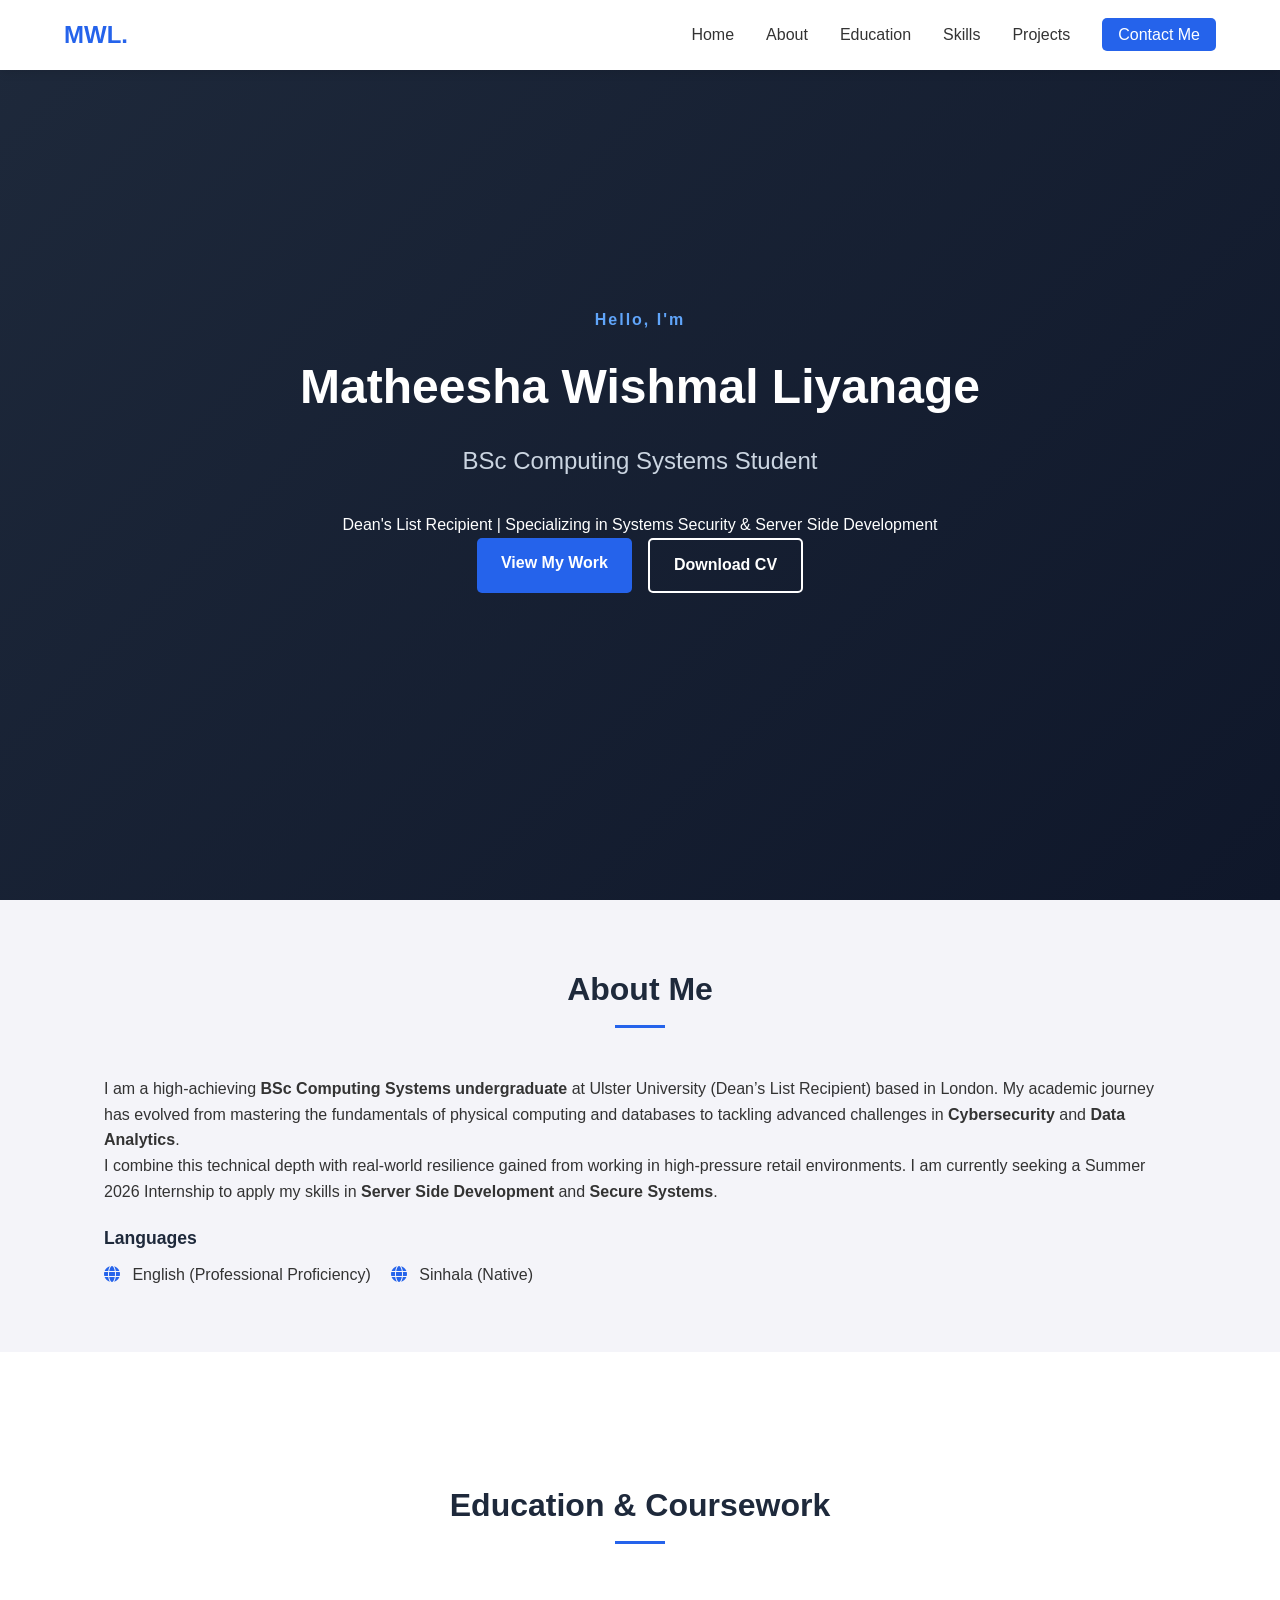
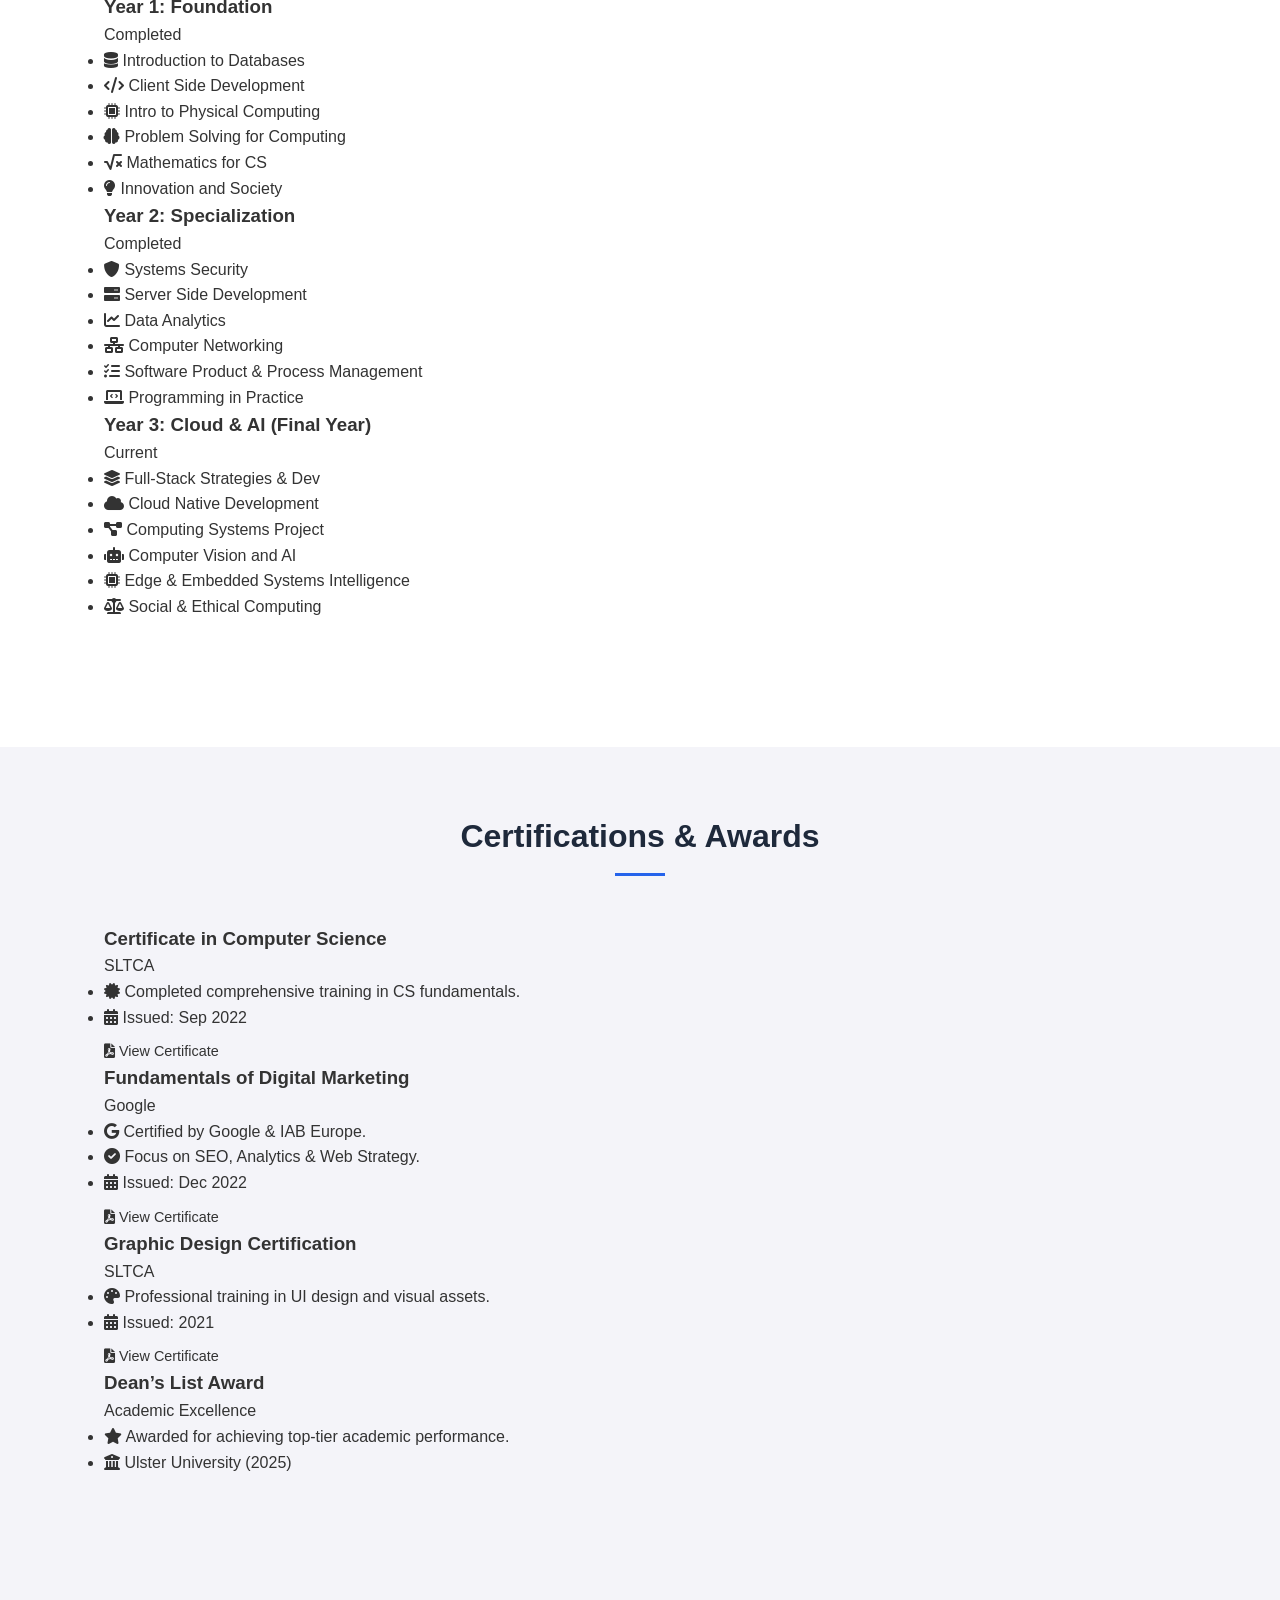
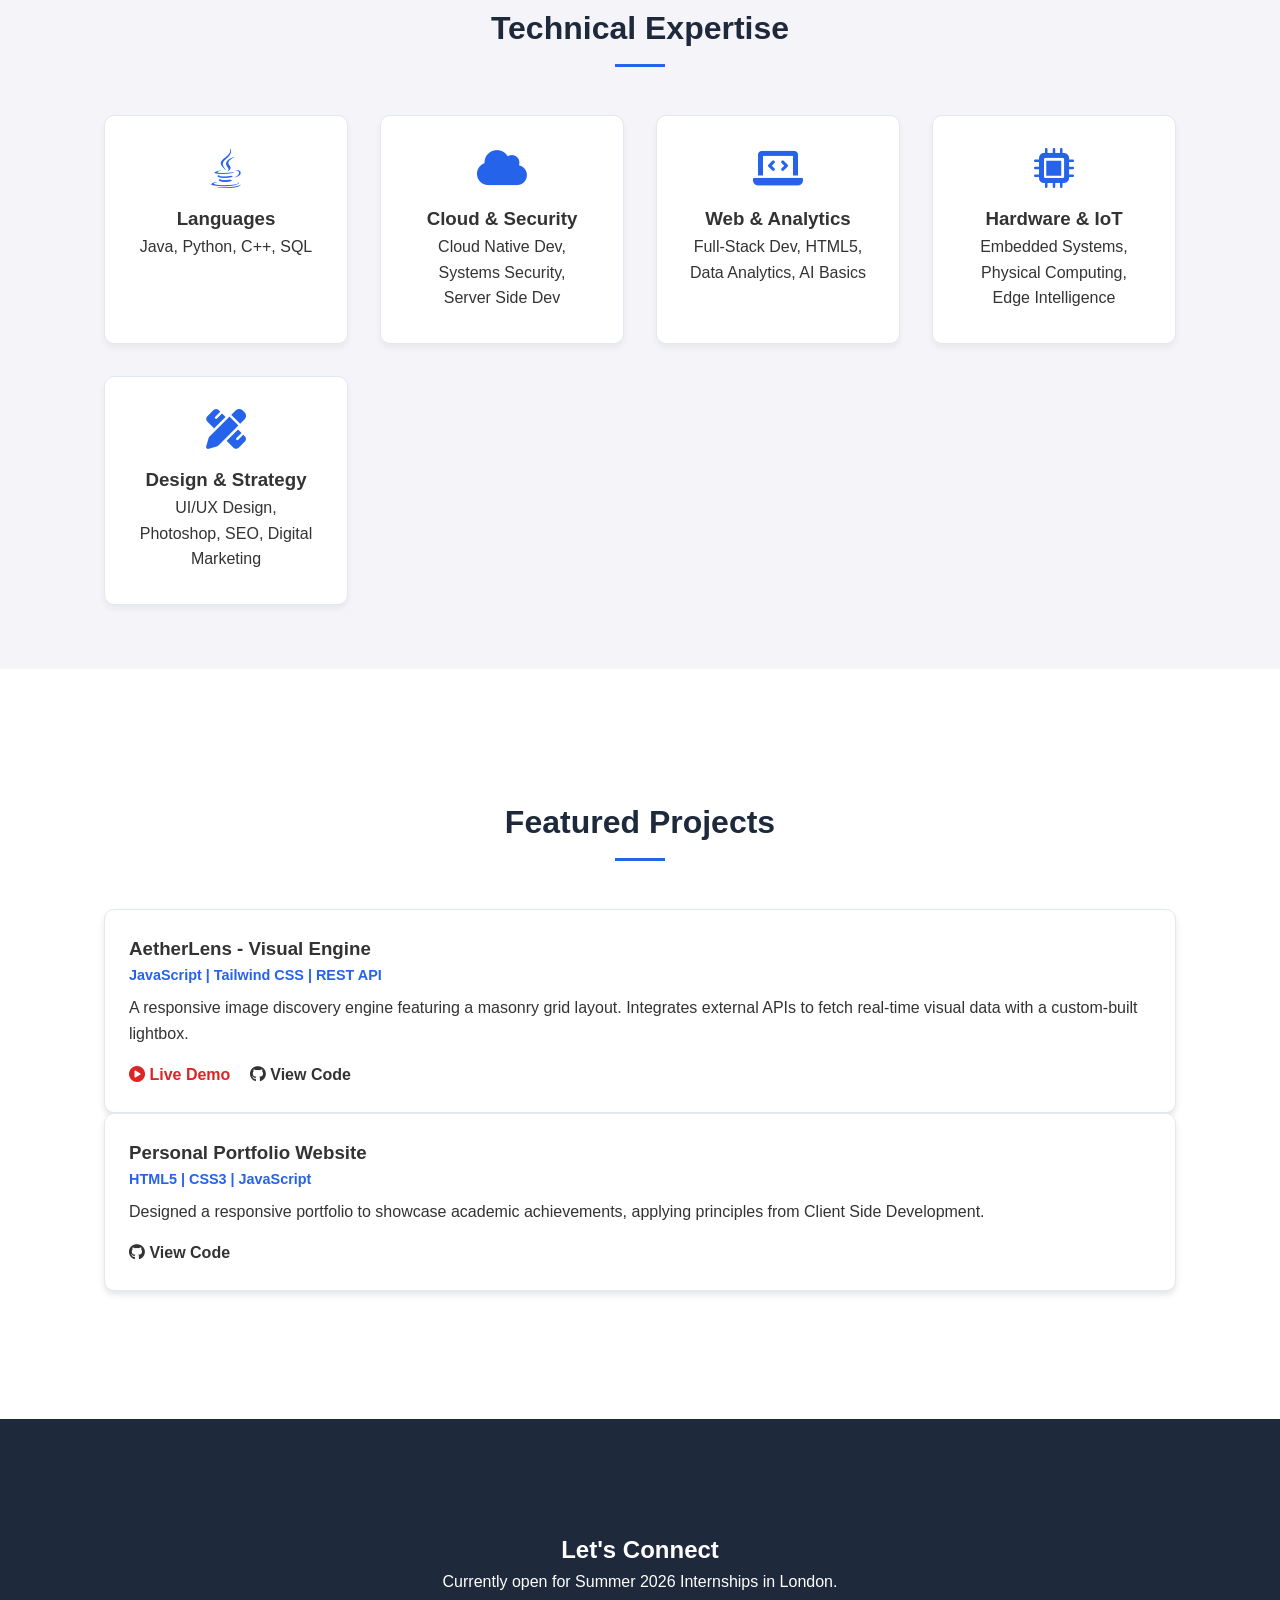
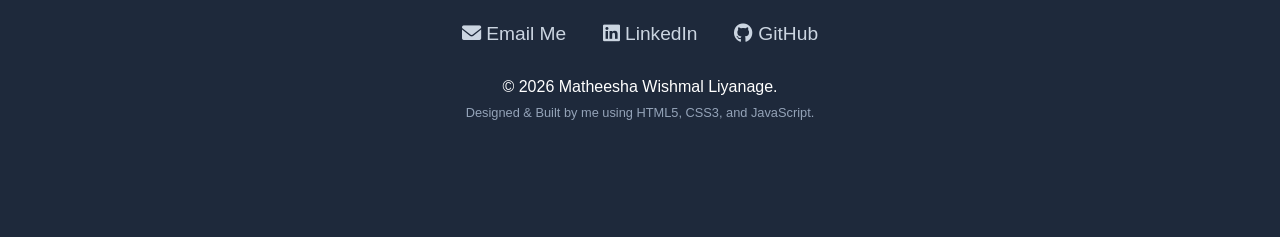
==== index.html @ f0bfdd02 "Revise portfolio website structure and content Updated the portfolio website to include new sections" ====
<!DOCTYPE html>
<html lang="en">
<head>
    <meta charset="UTF-8">
    <meta name="viewport" content="width=device-width, initial-scale=1.0">
    <title>Matheesha Wishmal Liyanage | Portfolio</title>
    <link rel="stylesheet" href="style.css">
    <link rel="stylesheet" href="https://cdnjs.cloudflare.com/ajax/libs/font-awesome/6.0.0/css/all.min.css">
</head>
<body>

    <nav class="navbar">
        <div class="logo">MWL.</div>
        <ul class="nav-links">
            <li><a href="#home">Home</a></li>
            <li><a href="#about">About</a></li>
            <li><a href="#education">Education</a></li>
            <li><a href="#skills">Skills</a></li>
            <li><a href="#projects">Projects</a></li>
            <li><a href="#contact" class="btn-contact">Contact Me</a></li>
        </ul>
        <div class="hamburger">
            <i class="fas fa-bars"></i>
        </div>
    </nav>

    <section id="home" class="hero">
        <div class="hero-content">
            <span class="greeting">Hello, I'm</span>
            <h1>Matheesha Wishmal Liyanage</h1>
            <h2>BSc Computing Systems Student</h2>
            <p>Dean's List Recipient | Specializing in Systems Security & Server Side Development</p>
            <div class="hero-buttons">
                <a href="#projects" class="btn primary">View My Work</a>
                <a href="cv.pdf" target="_blank" class="btn secondary">Download CV</a>
            </div>
        </div>
    </section>

    <section id="about" class="container">
        <h2 class="section-title">About Me</h2>
        <div class="about-content hidden">
            <div class="about-text">
		
                <p>
                    I am a high-achieving <strong>BSc Computing Systems undergraduate</strong> at Ulster University (Dean’s List Recipient) based in London. 
                    My academic journey has evolved from mastering the fundamentals of physical computing and databases to tackling advanced challenges in <strong>Cybersecurity</strong> and <strong>Data Analytics</strong>.
                </p>
                <p>
                    I combine this technical depth with real-world resilience gained from working in high-pressure retail environments. I am currently seeking a Summer 2026 Internship to apply my skills in <strong>Server Side Development</strong> and <strong>Secure Systems</strong>.
                </p>

		<div class="languages-block" style="margin-top: 20px;">
                    <h3 style="font-size: 1.1rem; margin-bottom: 10px; color: #1e293b;">Languages</h3>
                    <ul style="list-style: none; display: flex; gap: 20px;">
                        <li><i class="fas fa-globe" style="color: #2563eb; margin-right: 8px;"></i> English (Professional Proficiency)</li>
                        <li><i class="fas fa-globe" style="color: #2563eb; margin-right: 8px;"></i> Sinhala (Native)</li>
                    </ul>
                </div>
            </div>
        </div>
    </section>

    <section id="education" class="bg-light">
        <div class="container">
            <h2 class="section-title">Education & Coursework</h2>
            <div class="education-grid">
                

                <div class="edu-card hidden">
                    <div class="edu-header">
                        <h3>Year 1: Foundation</h3>
                        <span class="badge completed">Completed</span>
                    </div>
                    <ul class="module-list">
                        <li><i class="fas fa-database"></i> Introduction to Databases</li>
                        <li><i class="fas fa-code"></i> Client Side Development</li>
                        <li><i class="fas fa-microchip"></i> Intro to Physical Computing</li>
                        <li><i class="fas fa-brain"></i> Problem Solving for Computing</li>
                        <li><i class="fas fa-square-root-alt"></i> Mathematics for CS</li>
                        <li><i class="fas fa-lightbulb"></i> Innovation and Society</li>
                    </ul>
                </div>
		
		<div class="edu-card hidden">
                    <div class="edu-header">
                        <h3>Year 2: Specialization</h3>
                        <span class="badge completed">Completed</span>
                    </div>
                    <ul class="module-list">
                        <li><i class="fas fa-shield-alt"></i> Systems Security</li>
                        <li><i class="fas fa-server"></i> Server Side Development</li>
                        <li><i class="fas fa-chart-line"></i> Data Analytics</li>
                        <li><i class="fas fa-network-wired"></i> Computer Networking</li>
                        <li><i class="fas fa-tasks"></i> Software Product & Process Management</li>
                        <li><i class="fas fa-laptop-code"></i> Programming in Practice</li>
                    </ul>
                </div>
		
		<div class="edu-card hidden">
                    <div class="edu-header">
                        <h3>Year 3: Cloud & AI (Final Year)</h3>
                        <span class="badge">Current</span>
                    </div>
                    <ul class="module-list">
                        <li><i class="fas fa-layer-group"></i> Full-Stack Strategies & Dev</li>
                        <li><i class="fas fa-cloud"></i> Cloud Native Development</li>
                        <li><i class="fas fa-project-diagram"></i> Computing Systems Project</li>
                        <li><i class="fas fa-robot"></i> Computer Vision and AI</li>
                        <li><i class="fas fa-microchip"></i> Edge & Embedded Systems Intelligence</li>
                        <li><i class="fas fa-balance-scale"></i> Social & Ethical Computing</li>
                    </ul>
                </div>

            </div>
        </div>
    </section>

	<section id="certifications" class="container">
        <h2 class="section-title">Certifications & Awards</h2>
        <div class="education-grid">
            
            <div class="edu-card hidden">
                <div class="edu-header">
                    <h3>Certificate in Computer Science</h3>
                    <span class="badge">SLTCA</span>
                </div>
                <ul class="module-list">
                    <li><i class="fas fa-certificate"></i> Completed comprehensive training in CS fundamentals.</li>
                    <li><i class="fas fa-calendar-alt"></i> Issued: Sep 2022</li>
                </ul>
                <a href="cert-cs.pdf" target="_blank" class="project-links" style="display:block; margin-top:10px; font-size:0.9rem;">
                    <i class="fas fa-file-pdf"></i> View Certificate
                </a>
            </div>

            <div class="edu-card hidden">
                <div class="edu-header">
                    <h3>Fundamentals of Digital Marketing</h3>
                    <span class="badge">Google</span>
                </div>
                <ul class="module-list">
                    <li><i class="fab fa-google"></i> Certified by Google & IAB Europe.</li>
                    <li><i class="fas fa-check-circle"></i> Focus on SEO, Analytics & Web Strategy.</li>
                    <li><i class="fas fa-calendar-alt"></i> Issued: Dec 2022</li>
                </ul>
                <a href="cert-google.pdf" target="_blank" class="project-links" style="display:block; margin-top:10px; font-size:0.9rem;">
                    <i class="fas fa-file-pdf"></i> View Certificate
                </a>
            </div>

            <div class="edu-card hidden">
                <div class="edu-header">
                    <h3>Graphic Design Certification</h3>
                    <span class="badge">SLTCA</span>
                </div>
                <ul class="module-list">
                    <li><i class="fas fa-palette"></i> Professional training in UI design and visual assets.</li>
                    <li><i class="fas fa-calendar-alt"></i> Issued: 2021</li>
                </ul>
                <a href="cert-graphic.pdf" target="_blank" class="project-links" style="display:block; margin-top:10px; font-size:0.9rem;">
                    <i class="fas fa-file-pdf"></i> View Certificate
                </a>
            </div>

            <div class="edu-card hidden">
                <div class="edu-header">
                    <h3>Dean’s List Award</h3>
                    <span class="badge completed">Academic Excellence</span>
                </div>
                <ul class="module-list">
                    <li><i class="fas fa-star"></i> Awarded for achieving top-tier academic performance.</li>
                    <li><i class="fas fa-university"></i> Ulster University (2025)</li>
                </ul>
                </div>

        </div>
    </section>

            

        </div>
    </section>

    <section id="skills" class="container">
        <h2 class="section-title">Technical Expertise</h2>
        <div class="skills-grid">

            
            <div class="skill-card hidden">
                <i class="fab fa-java"></i>
                <h3>Languages</h3>
                <p>Java, Python, C++, SQL</p>
            </div>
            
            <div class="skill-card hidden">
                <i class="fas fa-cloud"></i>
                <h3>Cloud & Security</h3>
                <p>Cloud Native Dev, Systems Security, Server Side Dev</p>
            </div>
            
            <div class="skill-card hidden">
                <i class="fas fa-laptop-code"></i>
                <h3>Web & Analytics</h3>
                <p>Full-Stack Dev, HTML5, Data Analytics, AI Basics</p>
            </div>

            <div class="skill-card hidden">
                <i class="fas fa-microchip"></i>
                <h3>Hardware & IoT</h3>
                <p>Embedded Systems, Physical Computing, Edge Intelligence</p>
            </div>

	<div class="skill-card hidden">
                <i class="fas fa-pencil-ruler"></i>
                <h3>Design & Strategy</h3>
                <p>UI/UX Design, Photoshop, SEO, Digital Marketing</p>
            </div>

        </div>
    </section>

    <section id="projects" class="bg-light">
        <div class="container">
            <h2 class="section-title">Featured Projects</h2>
            <div class="project-card hidden">
                <div class="project-info">
                    <h3>AetherLens - Visual Engine</h3>
                    <p class="tech-stack">JavaScript | Tailwind CSS | REST API</p>
                    <p>A responsive image discovery engine featuring a masonry grid layout. Integrates external APIs to fetch real-time visual data with a custom-built lightbox.</p>
                    <div class="project-links">
                        <a href="aether-lens.html" target="_blank" style="color: #dc2626; font-weight: bold;">
                            <i class="fas fa-play-circle"></i> Live Demo
                        </a>
                        <a href="https://github.com/matheeshawishmal/matheeshawishmal.github.io/blob/main/aether-lens.html" target="_blank" style="margin-left: 15px;">
                            <i class="fab fa-github"></i> View Code
                        </a>
                    </div>
                </div>
            </div>

                <div class="project-card hidden">
                    <div class="project-info">
                        <h3>Personal Portfolio Website</h3>
                        <p class="tech-stack">HTML5 | CSS3 | JavaScript</p>
                        <p>Designed a responsive portfolio to showcase academic achievements, applying principles from Client Side Development.</p>
                        <div class="project-links">
                            <a href="https://github.com/YOUR_USERNAME/REPO_NAME" target="_blank"><i class="fab fa-github"></i> View Code</a>
                        </div>
                    </div>
                </div>

            </div>
        </div>
    </section>

    <section id="contact" class="footer hidden">
        <div class="container">
            <h2>Let's Connect</h2>
            <p>Currently open for Summer 2026 Internships in London.</p>
            <div class="social-links">
                <a href="mailto:matheesha528@gmail.com"><i class="fas fa-envelope"></i> Email Me</a>
                <a href="https://www.linkedin.com/in/matheesha-wishmal-4859822b1/" target="_blank"><i class="fab fa-linkedin"></i> LinkedIn</a>
                <a href="MatheeshaWishmal.github.io" target="_blank"><i class="fab fa-github"></i> GitHub</a>
            </div>
            <p class="copyright">
    &copy; 2026 Matheesha Wishmal Liyanage. <br>
    <span style="font-size: 0.8rem; color: #94a3b8;">
        Designed & Built by me using HTML5, CSS3, and JavaScript.
    </span>
</p>
        </div>
    </section>

    <script src="script.js"></script>
</body>
</html>
---- style.css ----
/* General Reset */
* {
    margin: 0;
    padding: 0;
    box-sizing: border-box;
    font-family: 'Segoe UI', Tahoma, Geneva, Verdana, sans-serif;
}

body {
    background-color: #f4f4f9;
    color: #333;
    line-height: 1.6;
}

a {
    text-decoration: none;
    color: inherit;
}

/* Navbar */
.navbar {
    display: flex;
    justify-content: space-between;
    align-items: center;
    padding: 1rem 5%;
    background-color: #fff;
    box-shadow: 0 2px 10px rgba(0,0,0,0.1);
    position: fixed;
    width: 100%;
    top: 0;
    z-index: 1000;
}

.logo {
    font-size: 1.5rem;
    font-weight: bold;
    color: #2563eb; /* Tech Blue */
}

.nav-links {
    list-style: none;
    display: flex;
    gap: 2rem;
}

.nav-links a {
    font-weight: 500;
    transition: color 0.3s;
}

.nav-links a:hover {
    color: #2563eb;
}

.btn-contact {
    background-color: #2563eb;
    color: white !important;
    padding: 0.5rem 1rem;
    border-radius: 5px;
}

.hamburger {
    display: none;
    cursor: pointer;
}

/* Hero Section */
.hero {
    height: 100vh;
    display: flex;
    justify-content: center;
    align-items: center;
    text-align: center;
    background: linear-gradient(135deg, #1e293b 0%, #0f172a 100%);
    color: white;
    padding: 0 1rem;
}

.greeting {
    color: #60a5fa;
    font-weight: bold;
    letter-spacing: 2px;
}

.hero h1 {
    font-size: 3rem;
    margin: 1rem 0;
}

.hero h2 {
    font-size: 1.5rem;
    font-weight: 400;
    color: #cbd5e1;
    margin-bottom: 2rem;
}

.hero-buttons {
    display: flex;
    gap: 1rem;
    justify-content: center;
}

.btn {
    padding: 0.8rem 1.5rem;
    border-radius: 5px;
    font-weight: bold;
    transition: transform 0.2s;
}

.btn:hover {
    transform: translateY(-2px);
}

.primary {
    background-color: #2563eb;
    color: white;
}

.secondary {
    background-color: transparent;
    border: 2px solid white;
    color: white;
}

/* Sections General */
.container {
    padding: 4rem 5%;
    max-width: 1200px;
    margin: 0 auto;
}

.section-title {
    text-align: center;
    font-size: 2rem;
    margin-bottom: 3rem;
    color: #1e293b;
    position: relative;
}

.section-title::after {
    content: '';
    display: block;
    width: 50px;
    height: 3px;
    background-color: #2563eb;
    margin: 10px auto 0;
}

.bg-light {
    background-color: white;
    padding: 4rem 0;
}

/* Skills Grid */
.skills-grid {
    display: grid;
    grid-template-columns: repeat(auto-fit, minmax(200px, 1fr));
    gap: 2rem;
}

.skill-card {
    background: white;
    padding: 2rem;
    border-radius: 10px;
    box-shadow: 0 4px 6px rgba(0,0,0,0.05);
    text-align: center;
    border: 1px solid #e2e8f0;
    transition: transform 0.3s;
}

.skill-card:hover {
    transform: translateY(-5px);
    border-color: #2563eb;
}

.skill-card i {
    font-size: 2.5rem;
    color: #2563eb;
    margin-bottom: 1rem;
}

/* Projects Grid */
.projects-grid {
    display: grid;
    grid-template-columns: repeat(auto-fit, minmax(300px, 1fr));
    gap: 2rem;
}

.project-card {
    background: white;
    border-radius: 10px;
    overflow: hidden;
    box-shadow: 0 4px 6px rgba(0,0,0,0.1);
    border: 1px solid #e2e8f0;
}

.project-info {
    padding: 1.5rem;
}

.tech-stack {
    color: #2563eb;
    font-weight: bold;
    font-size: 0.9rem;
    margin-bottom: 0.5rem;
}

.project-links a {
    display: inline-block;
    margin-top: 1rem;
    color: #333;
    font-weight: bold;
}

.project-links a:hover {
    color: #2563eb;
}

/* Footer */
.footer {
    background-color: #1e293b;
    color: white;
    text-align: center;
    padding: 3rem 1rem;
}

.social-links {
    margin: 1.5rem 0;
}

.social-links a {
    margin: 0 1rem;
    font-size: 1.2rem;
    color: #cbd5e1;
}

.social-links a:hover {
    color: white;
}

/* Mobile Responsive */
@media (max-width: 768px) {
    .nav-links {
        display: none; /* Add JS toggle for real menu */
    }
    .hero h1 {
        font-size: 2rem;
    }
}
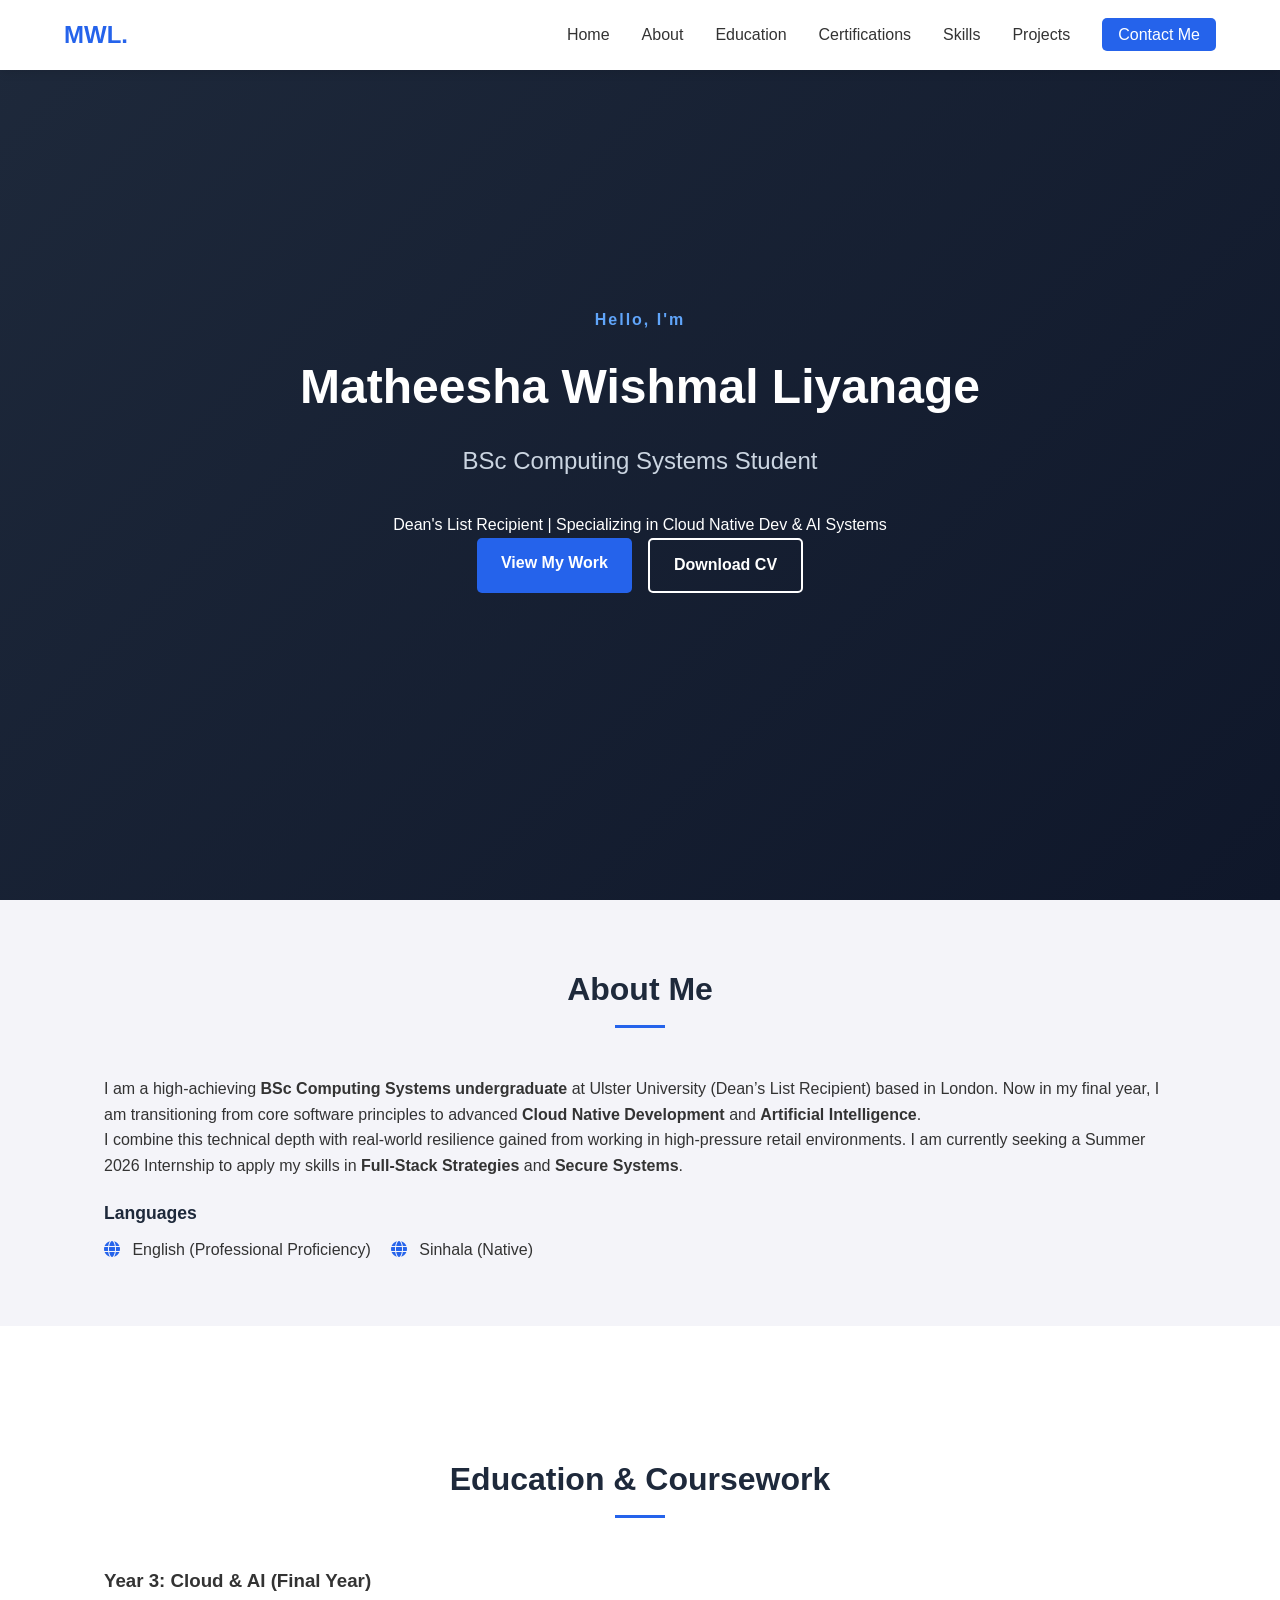
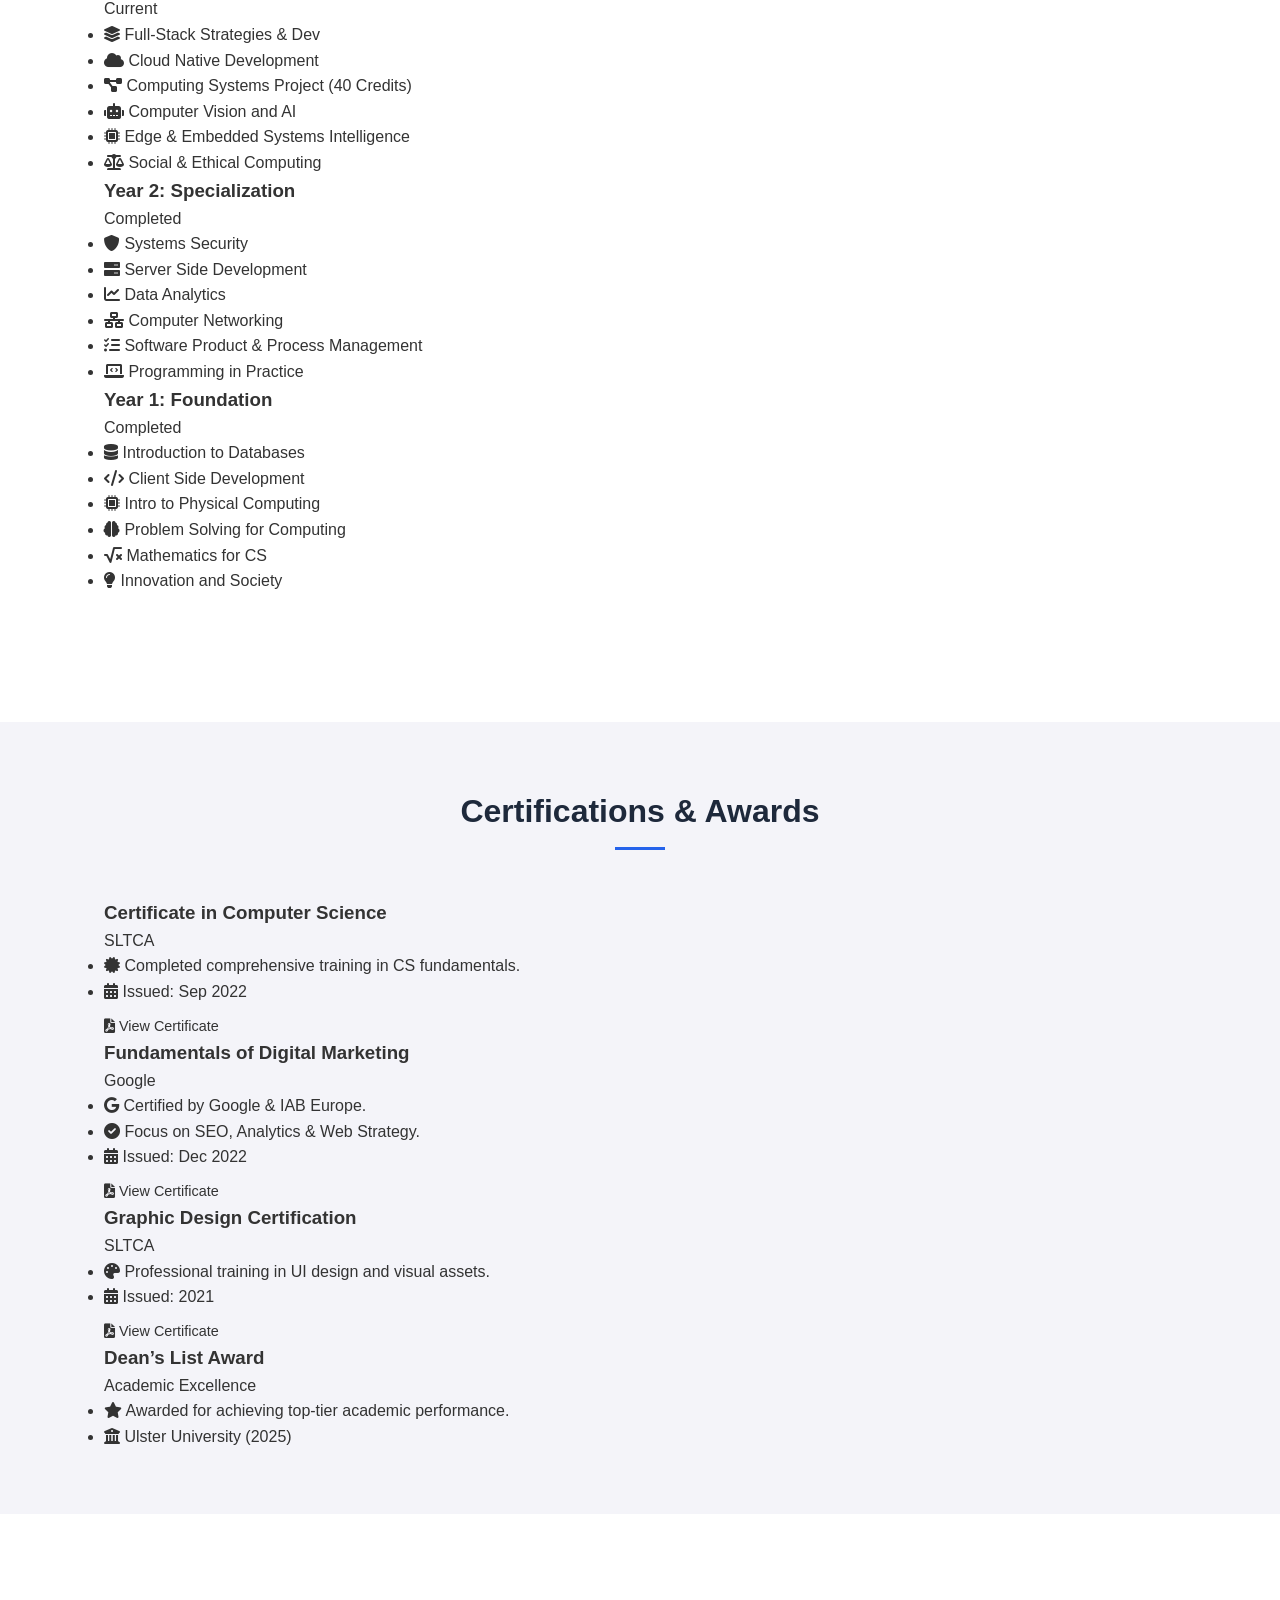
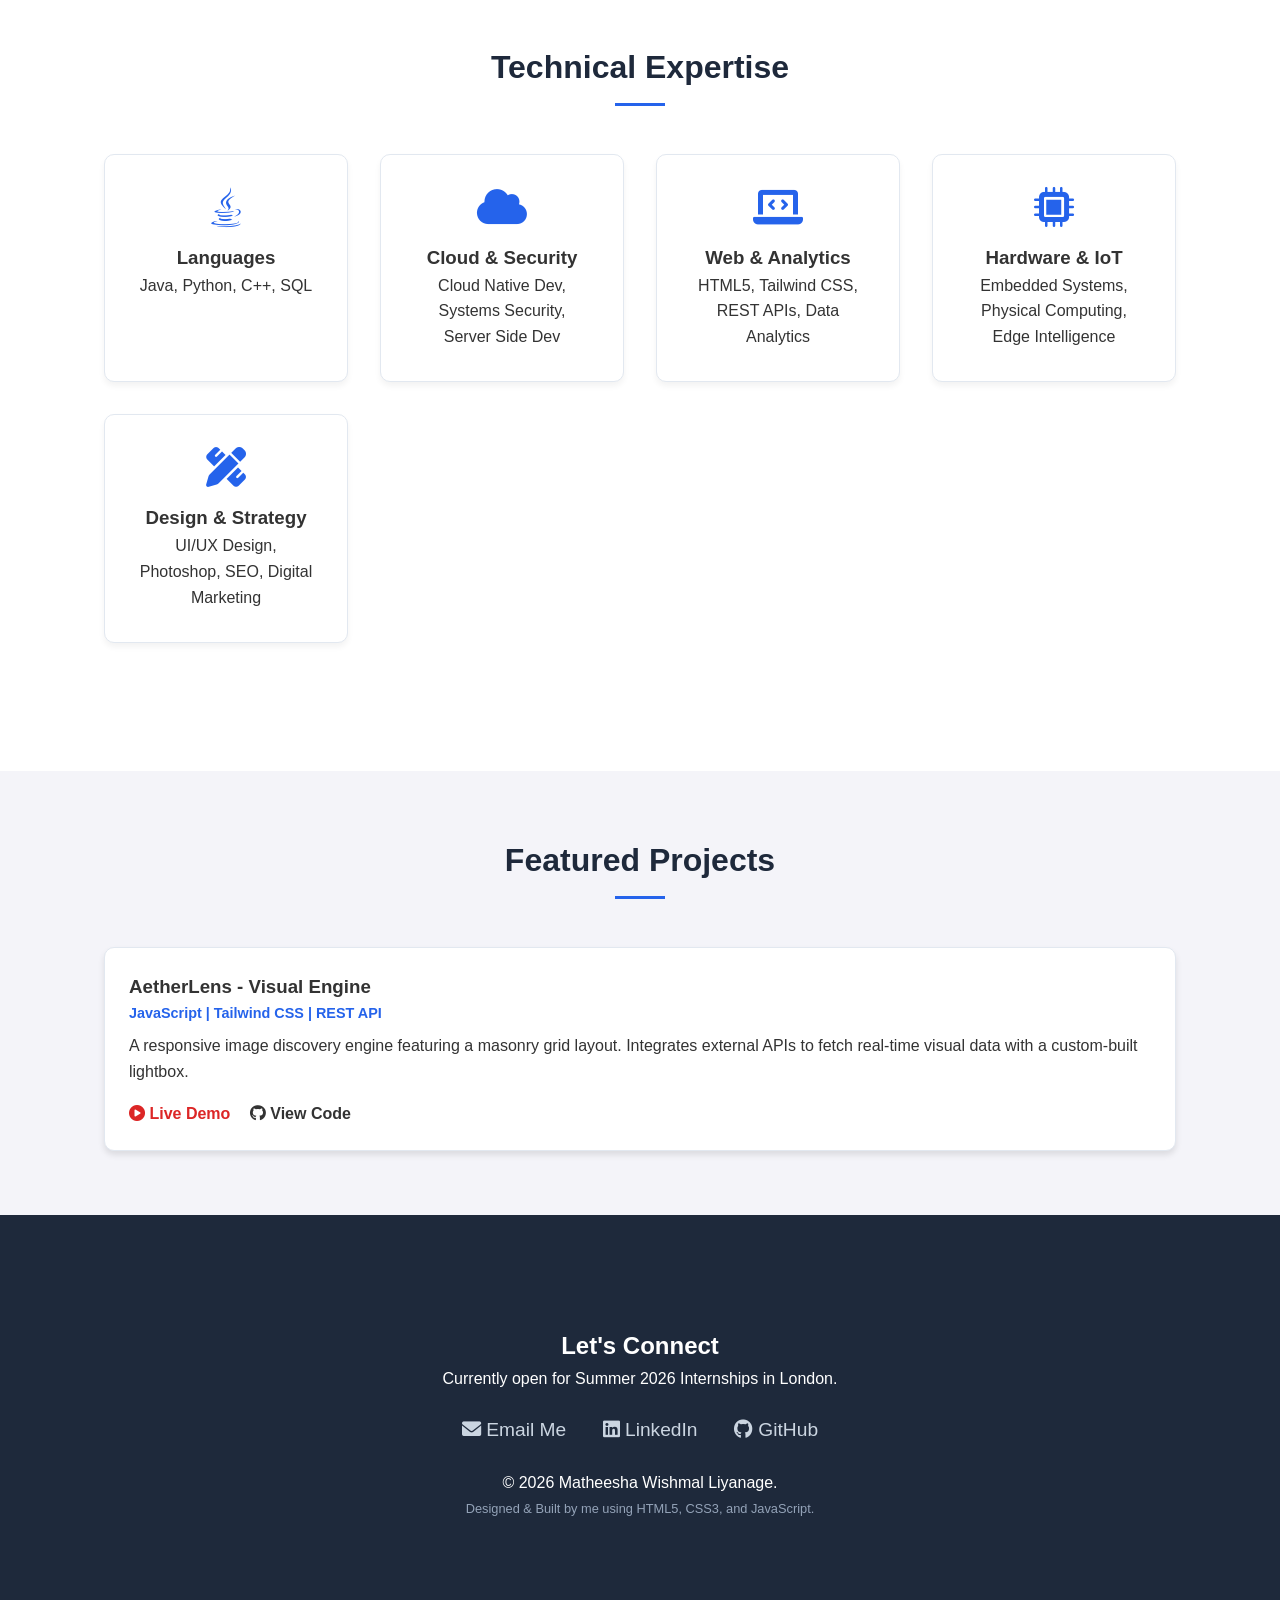
==== commit 273862d9: "Add files via upload" ====
--- a/index.html
+++ b/index.html
@@ -15,6 +15,7 @@
             <li><a href="#home">Home</a></li>
             <li><a href="#about">About</a></li>
             <li><a href="#education">Education</a></li>
+            <li><a href="#certifications">Certifications</a></li>
             <li><a href="#skills">Skills</a></li>
             <li><a href="#projects">Projects</a></li>
             <li><a href="#contact" class="btn-contact">Contact Me</a></li>
@@ -29,7 +30,7 @@
             <span class="greeting">Hello, I'm</span>
             <h1>Matheesha Wishmal Liyanage</h1>
             <h2>BSc Computing Systems Student</h2>
-            <p>Dean's List Recipient | Specializing in Systems Security & Server Side Development</p>
+            <p>Dean's List Recipient | Specializing in Cloud Native Dev & AI Systems</p>
             <div class="hero-buttons">
                 <a href="#projects" class="btn primary">View My Work</a>
                 <a href="cv.pdf" target="_blank" class="btn secondary">Download CV</a>
@@ -41,16 +42,15 @@
         <h2 class="section-title">About Me</h2>
         <div class="about-content hidden">
             <div class="about-text">
-		
                 <p>
                     I am a high-achieving <strong>BSc Computing Systems undergraduate</strong> at Ulster University (Dean’s List Recipient) based in London. 
-                    My academic journey has evolved from mastering the fundamentals of physical computing and databases to tackling advanced challenges in <strong>Cybersecurity</strong> and <strong>Data Analytics</strong>.
+                    Now in my final year, I am transitioning from core software principles to advanced <strong>Cloud Native Development</strong> and <strong>Artificial Intelligence</strong>.
                 </p>
                 <p>
-                    I combine this technical depth with real-world resilience gained from working in high-pressure retail environments. I am currently seeking a Summer 2026 Internship to apply my skills in <strong>Server Side Development</strong> and <strong>Secure Systems</strong>.
+                    I combine this technical depth with real-world resilience gained from working in high-pressure retail environments. I am currently seeking a Summer 2026 Internship to apply my skills in <strong>Full-Stack Strategies</strong> and <strong>Secure Systems</strong>.
                 </p>
-
-		<div class="languages-block" style="margin-top: 20px;">
+                
+                <div class="languages-block" style="margin-top: 20px;">
                     <h3 style="font-size: 1.1rem; margin-bottom: 10px; color: #1e293b;">Languages</h3>
                     <ul style="list-style: none; display: flex; gap: 20px;">
                         <li><i class="fas fa-globe" style="color: #2563eb; margin-right: 8px;"></i> English (Professional Proficiency)</li>
@@ -66,6 +66,35 @@
             <h2 class="section-title">Education & Coursework</h2>
             <div class="education-grid">
                 
+                <div class="edu-card hidden">
+                    <div class="edu-header">
+                        <h3>Year 3: Cloud & AI (Final Year)</h3>
+                        <span class="badge">Current</span>
+                    </div>
+                    <ul class="module-list">
+                        <li><i class="fas fa-layer-group"></i> Full-Stack Strategies & Dev</li>
+                        <li><i class="fas fa-cloud"></i> Cloud Native Development</li>
+                        <li><i class="fas fa-project-diagram"></i> Computing Systems Project (40 Credits)</li>
+                        <li><i class="fas fa-robot"></i> Computer Vision and AI</li>
+                        <li><i class="fas fa-microchip"></i> Edge & Embedded Systems Intelligence</li>
+                        <li><i class="fas fa-balance-scale"></i> Social & Ethical Computing</li>
+                    </ul>
+                </div>
+
+                <div class="edu-card hidden">
+                    <div class="edu-header">
+                        <h3>Year 2: Specialization</h3>
+                        <span class="badge completed">Completed</span>
+                    </div>
+                    <ul class="module-list">
+                        <li><i class="fas fa-shield-alt"></i> Systems Security</li>
+                        <li><i class="fas fa-server"></i> Server Side Development</li>
+                        <li><i class="fas fa-chart-line"></i> Data Analytics</li>
+                        <li><i class="fas fa-network-wired"></i> Computer Networking</li>
+                        <li><i class="fas fa-tasks"></i> Software Product & Process Management</li>
+                        <li><i class="fas fa-laptop-code"></i> Programming in Practice</li>
+                    </ul>
+                </div>
 
                 <div class="edu-card hidden">
                     <div class="edu-header">
@@ -81,42 +110,12 @@
                         <li><i class="fas fa-lightbulb"></i> Innovation and Society</li>
                     </ul>
                 </div>
-		
-		<div class="edu-card hidden">
-                    <div class="edu-header">
-                        <h3>Year 2: Specialization</h3>
-                        <span class="badge completed">Completed</span>
-                    </div>
-                    <ul class="module-list">
-                        <li><i class="fas fa-shield-alt"></i> Systems Security</li>
-                        <li><i class="fas fa-server"></i> Server Side Development</li>
-                        <li><i class="fas fa-chart-line"></i> Data Analytics</li>
-                        <li><i class="fas fa-network-wired"></i> Computer Networking</li>
-                        <li><i class="fas fa-tasks"></i> Software Product & Process Management</li>
-                        <li><i class="fas fa-laptop-code"></i> Programming in Practice</li>
-                    </ul>
-                </div>
-		
-		<div class="edu-card hidden">
-                    <div class="edu-header">
-                        <h3>Year 3: Cloud & AI (Final Year)</h3>
-                        <span class="badge">Current</span>
-                    </div>
-                    <ul class="module-list">
-                        <li><i class="fas fa-layer-group"></i> Full-Stack Strategies & Dev</li>
-                        <li><i class="fas fa-cloud"></i> Cloud Native Development</li>
-                        <li><i class="fas fa-project-diagram"></i> Computing Systems Project</li>
-                        <li><i class="fas fa-robot"></i> Computer Vision and AI</li>
-                        <li><i class="fas fa-microchip"></i> Edge & Embedded Systems Intelligence</li>
-                        <li><i class="fas fa-balance-scale"></i> Social & Ethical Computing</li>
-                    </ul>
-                </div>
-
-            </div>
-        </div>
-    </section>
-
-	<section id="certifications" class="container">
+
+            </div>
+        </div>
+    </section>
+
+    <section id="certifications" class="container">
         <h2 class="section-title">Certifications & Awards</h2>
         <div class="education-grid">
             
@@ -172,85 +171,70 @@
                     <li><i class="fas fa-star"></i> Awarded for achieving top-tier academic performance.</li>
                     <li><i class="fas fa-university"></i> Ulster University (2025)</li>
                 </ul>
-                </div>
-
-        </div>
-    </section>
-
+            </div>
+
+        </div>
+    </section>
+
+    <section id="skills" class="bg-light">
+        <div class="container">
+            <h2 class="section-title">Technical Expertise</h2>
+            <div class="skills-grid">
+                
+                <div class="skill-card hidden">
+                    <i class="fab fa-java"></i>
+                    <h3>Languages</h3>
+                    <p>Java, Python, C++, SQL</p>
+                </div>
+                
+                <div class="skill-card hidden">
+                    <i class="fas fa-cloud"></i>
+                    <h3>Cloud & Security</h3>
+                    <p>Cloud Native Dev, Systems Security, Server Side Dev</p>
+                </div>
+                
+                <div class="skill-card hidden">
+                    <i class="fas fa-laptop-code"></i>
+                    <h3>Web & Analytics</h3>
+                    <p>HTML5, Tailwind CSS, REST APIs, Data Analytics</p>
+                </div>
+
+                <div class="skill-card hidden">
+                    <i class="fas fa-microchip"></i>
+                    <h3>Hardware & IoT</h3>
+                    <p>Embedded Systems, Physical Computing, Edge Intelligence</p>
+                </div>
+
+                <div class="skill-card hidden">
+                    <i class="fas fa-pencil-ruler"></i>
+                    <h3>Design & Strategy</h3>
+                    <p>UI/UX Design, Photoshop, SEO, Digital Marketing</p>
+                </div>
+
+            </div>
+        </div>
+    </section>
+
+    <section id="projects" class="container">
+        <h2 class="section-title">Featured Projects</h2>
+        <div class="projects-grid">
             
-
-        </div>
-    </section>
-
-    <section id="skills" class="container">
-        <h2 class="section-title">Technical Expertise</h2>
-        <div class="skills-grid">
-
-            
-            <div class="skill-card hidden">
-                <i class="fab fa-java"></i>
-                <h3>Languages</h3>
-                <p>Java, Python, C++, SQL</p>
-            </div>
-            
-            <div class="skill-card hidden">
-                <i class="fas fa-cloud"></i>
-                <h3>Cloud & Security</h3>
-                <p>Cloud Native Dev, Systems Security, Server Side Dev</p>
-            </div>
-            
-            <div class="skill-card hidden">
-                <i class="fas fa-laptop-code"></i>
-                <h3>Web & Analytics</h3>
-                <p>Full-Stack Dev, HTML5, Data Analytics, AI Basics</p>
-            </div>
-
-            <div class="skill-card hidden">
-                <i class="fas fa-microchip"></i>
-                <h3>Hardware & IoT</h3>
-                <p>Embedded Systems, Physical Computing, Edge Intelligence</p>
-            </div>
-
-	<div class="skill-card hidden">
-                <i class="fas fa-pencil-ruler"></i>
-                <h3>Design & Strategy</h3>
-                <p>UI/UX Design, Photoshop, SEO, Digital Marketing</p>
-            </div>
-
-        </div>
-    </section>
-
-    <section id="projects" class="bg-light">
-        <div class="container">
-            <h2 class="section-title">Featured Projects</h2>
             <div class="project-card hidden">
                 <div class="project-info">
                     <h3>AetherLens - Visual Engine</h3>
                     <p class="tech-stack">JavaScript | Tailwind CSS | REST API</p>
                     <p>A responsive image discovery engine featuring a masonry grid layout. Integrates external APIs to fetch real-time visual data with a custom-built lightbox.</p>
                     <div class="project-links">
-                        <a href="aether-lens.html" target="_blank" style="color: #dc2626; font-weight: bold;">
+                        <a href="aether-lens.html" target="_blank" style="color: #dc2626; font-weight: bold; margin-right: 15px;">
                             <i class="fas fa-play-circle"></i> Live Demo
                         </a>
-                        <a href="https://github.com/matheeshawishmal/matheeshawishmal.github.io/blob/main/aether-lens.html" target="_blank" style="margin-left: 15px;">
+                        <a href="https://github.com/matheeshawishmal/matheeshawishmal.github.io/blob/main/aether-lens.html" target="_blank">
                             <i class="fab fa-github"></i> View Code
                         </a>
                     </div>
                 </div>
             </div>
 
-                <div class="project-card hidden">
-                    <div class="project-info">
-                        <h3>Personal Portfolio Website</h3>
-                        <p class="tech-stack">HTML5 | CSS3 | JavaScript</p>
-                        <p>Designed a responsive portfolio to showcase academic achievements, applying principles from Client Side Development.</p>
-                        <div class="project-links">
-                            <a href="https://github.com/YOUR_USERNAME/REPO_NAME" target="_blank"><i class="fab fa-github"></i> View Code</a>
-                        </div>
-                    </div>
-                </div>
-
-            </div>
         </div>
     </section>
 
@@ -260,18 +244,18 @@
             <p>Currently open for Summer 2026 Internships in London.</p>
             <div class="social-links">
                 <a href="mailto:matheesha528@gmail.com"><i class="fas fa-envelope"></i> Email Me</a>
-                <a href="https://www.linkedin.com/in/matheesha-wishmal-4859822b1/" target="_blank"><i class="fab fa-linkedin"></i> LinkedIn</a>
-                <a href="MatheeshaWishmal.github.io" target="_blank"><i class="fab fa-github"></i> GitHub</a>
+                <a href="https://www.linkedin.com/in/matheesha-wishmal/" target="_blank"><i class="fab fa-linkedin"></i> LinkedIn</a>
+                <a href="https://github.com/" target="_blank"><i class="fab fa-github"></i> GitHub</a>
             </div>
             <p class="copyright">
-    &copy; 2026 Matheesha Wishmal Liyanage. <br>
-    <span style="font-size: 0.8rem; color: #94a3b8;">
-        Designed & Built by me using HTML5, CSS3, and JavaScript.
-    </span>
-</p>
+                &copy; 2026 Matheesha Wishmal Liyanage. <br>
+                <span style="font-size: 0.8rem; color: #94a3b8;">
+                    Designed & Built by me using HTML5, CSS3, and JavaScript.
+                </span>
+            </p>
         </div>
     </section>
 
     <script src="script.js"></script>
 </body>
-</html>
+</html>
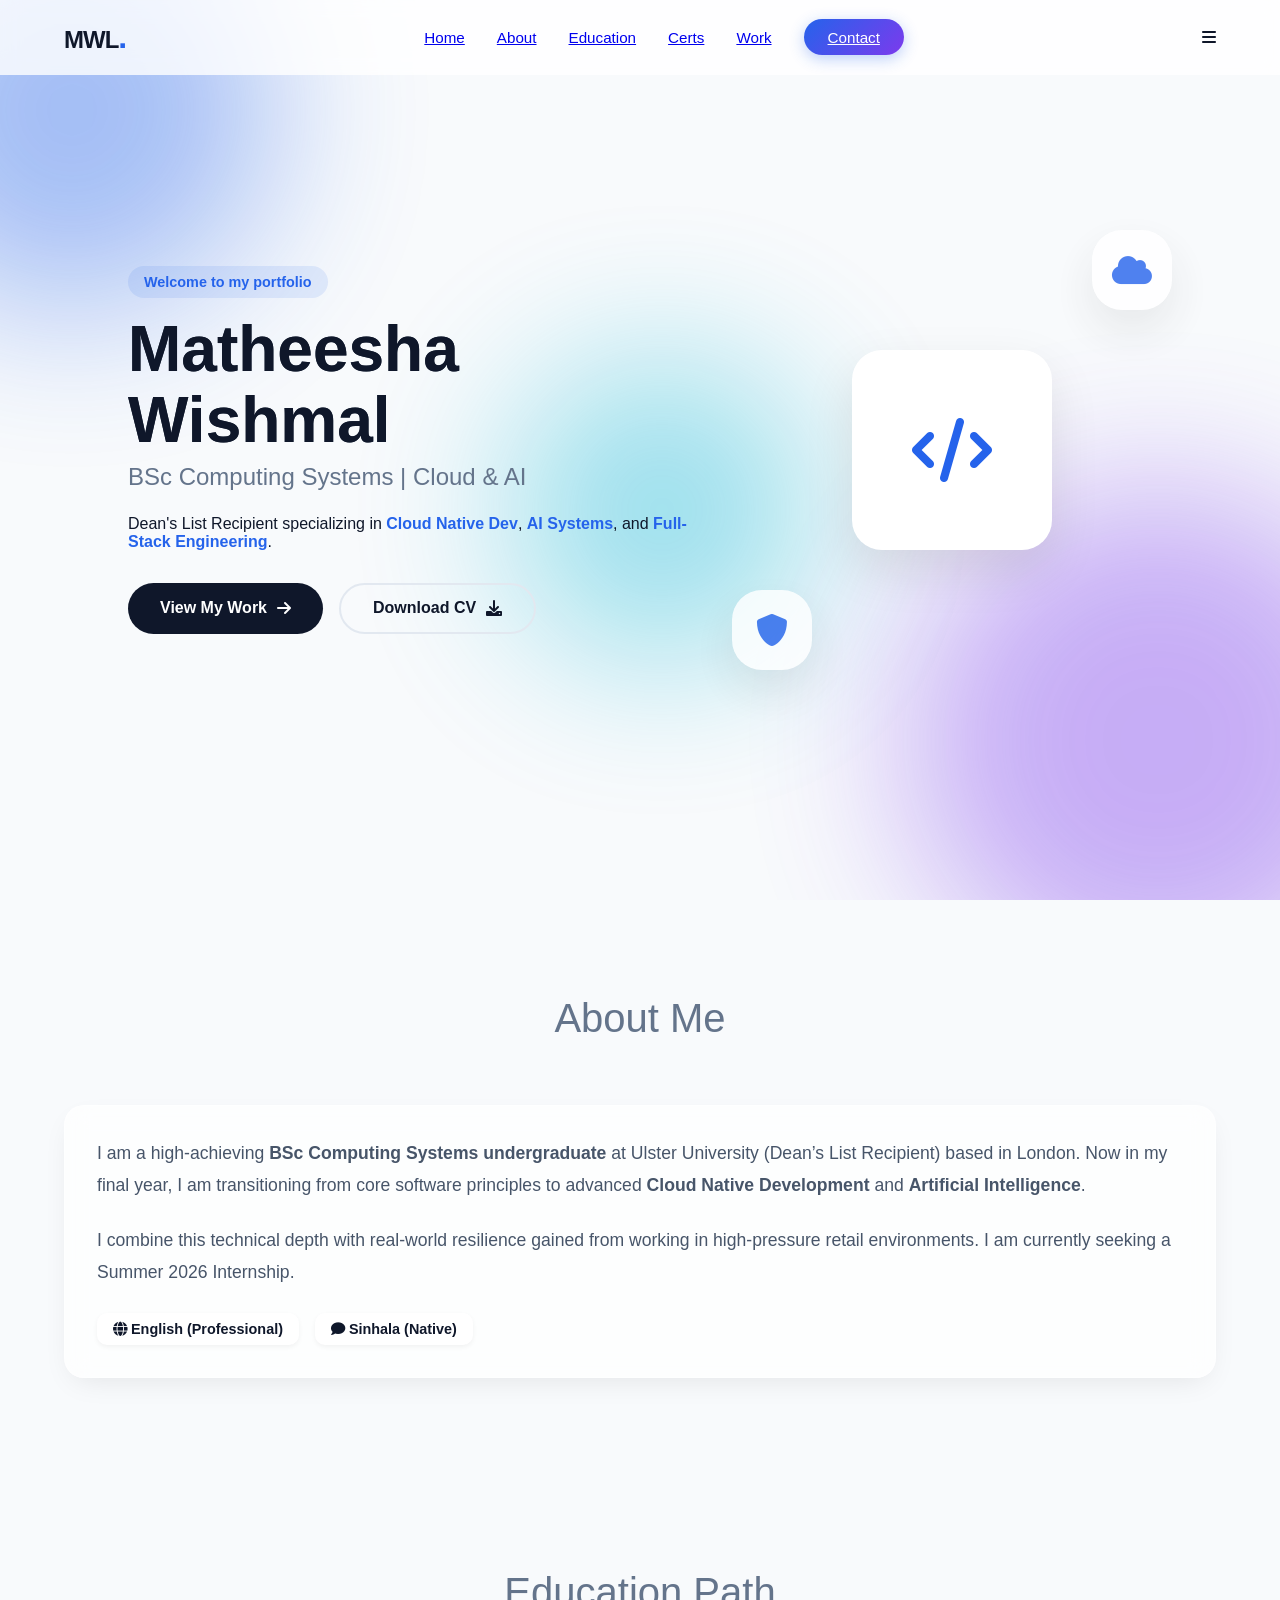
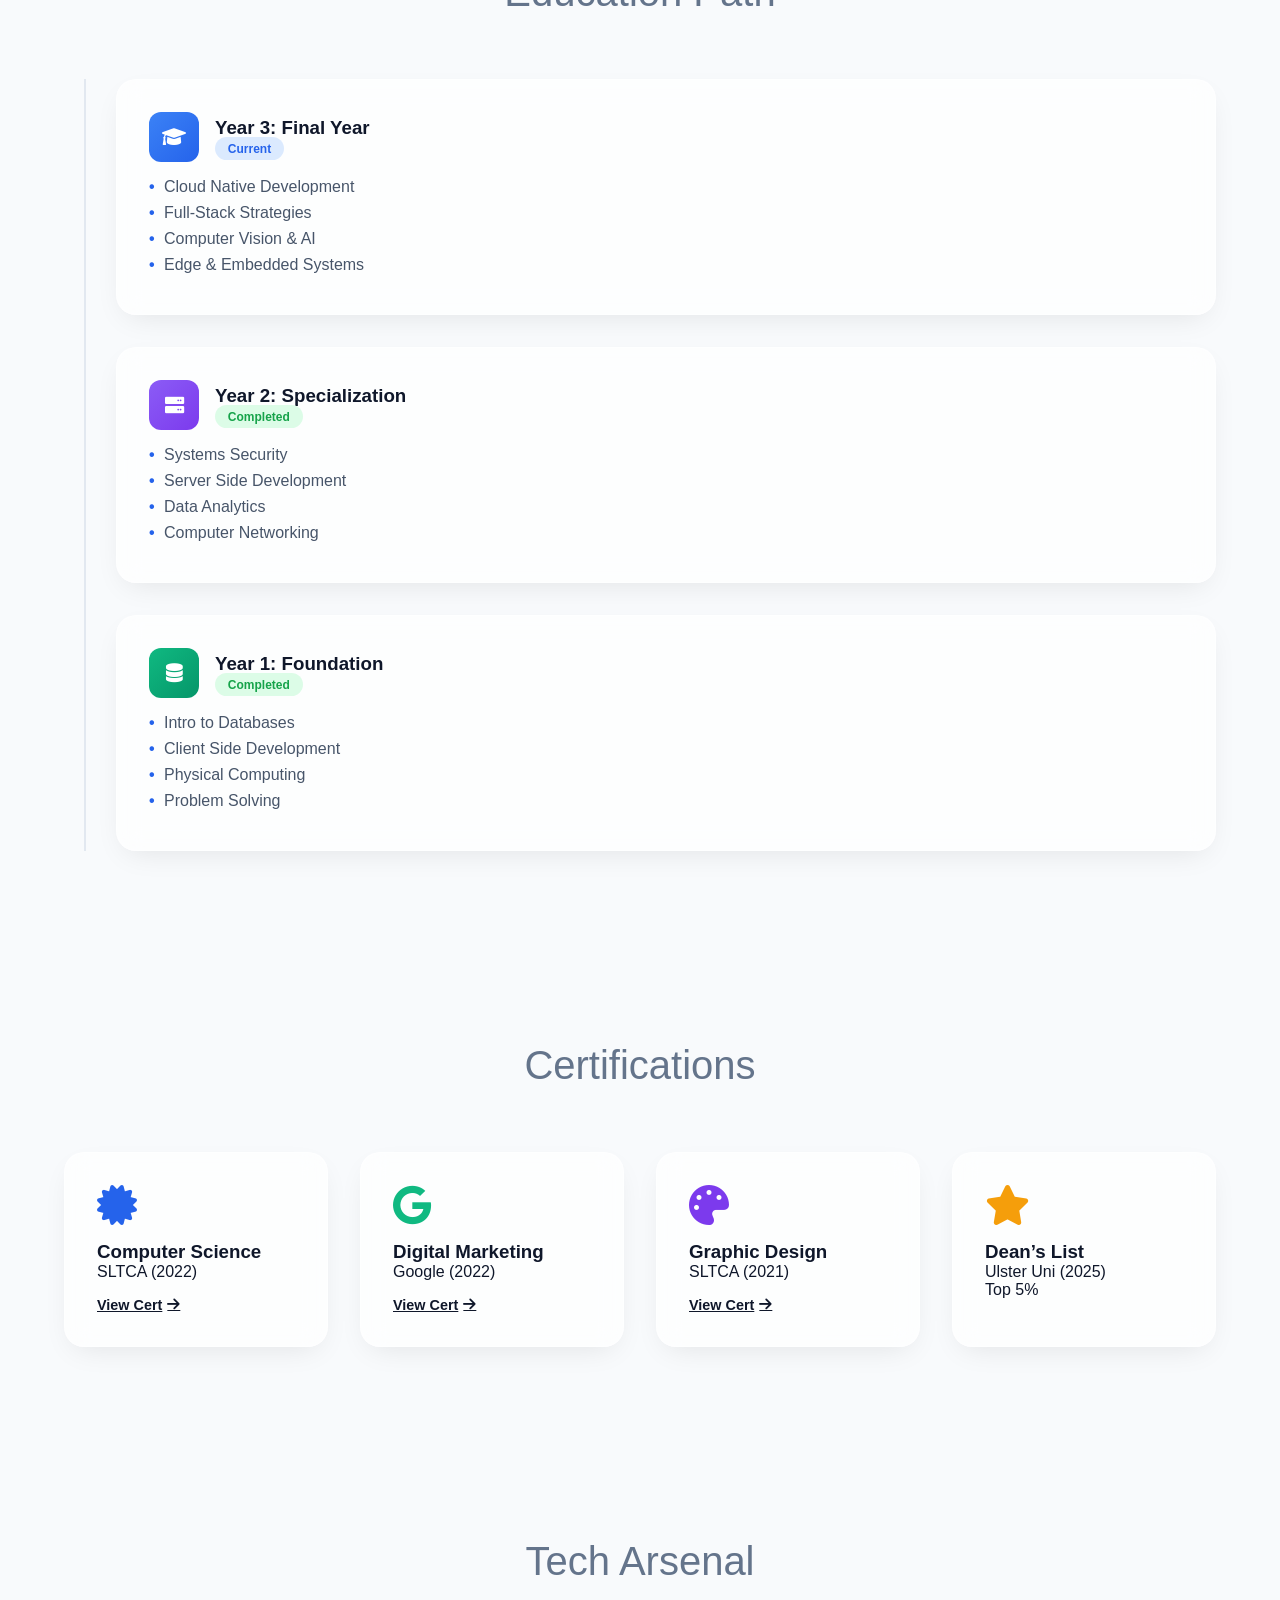
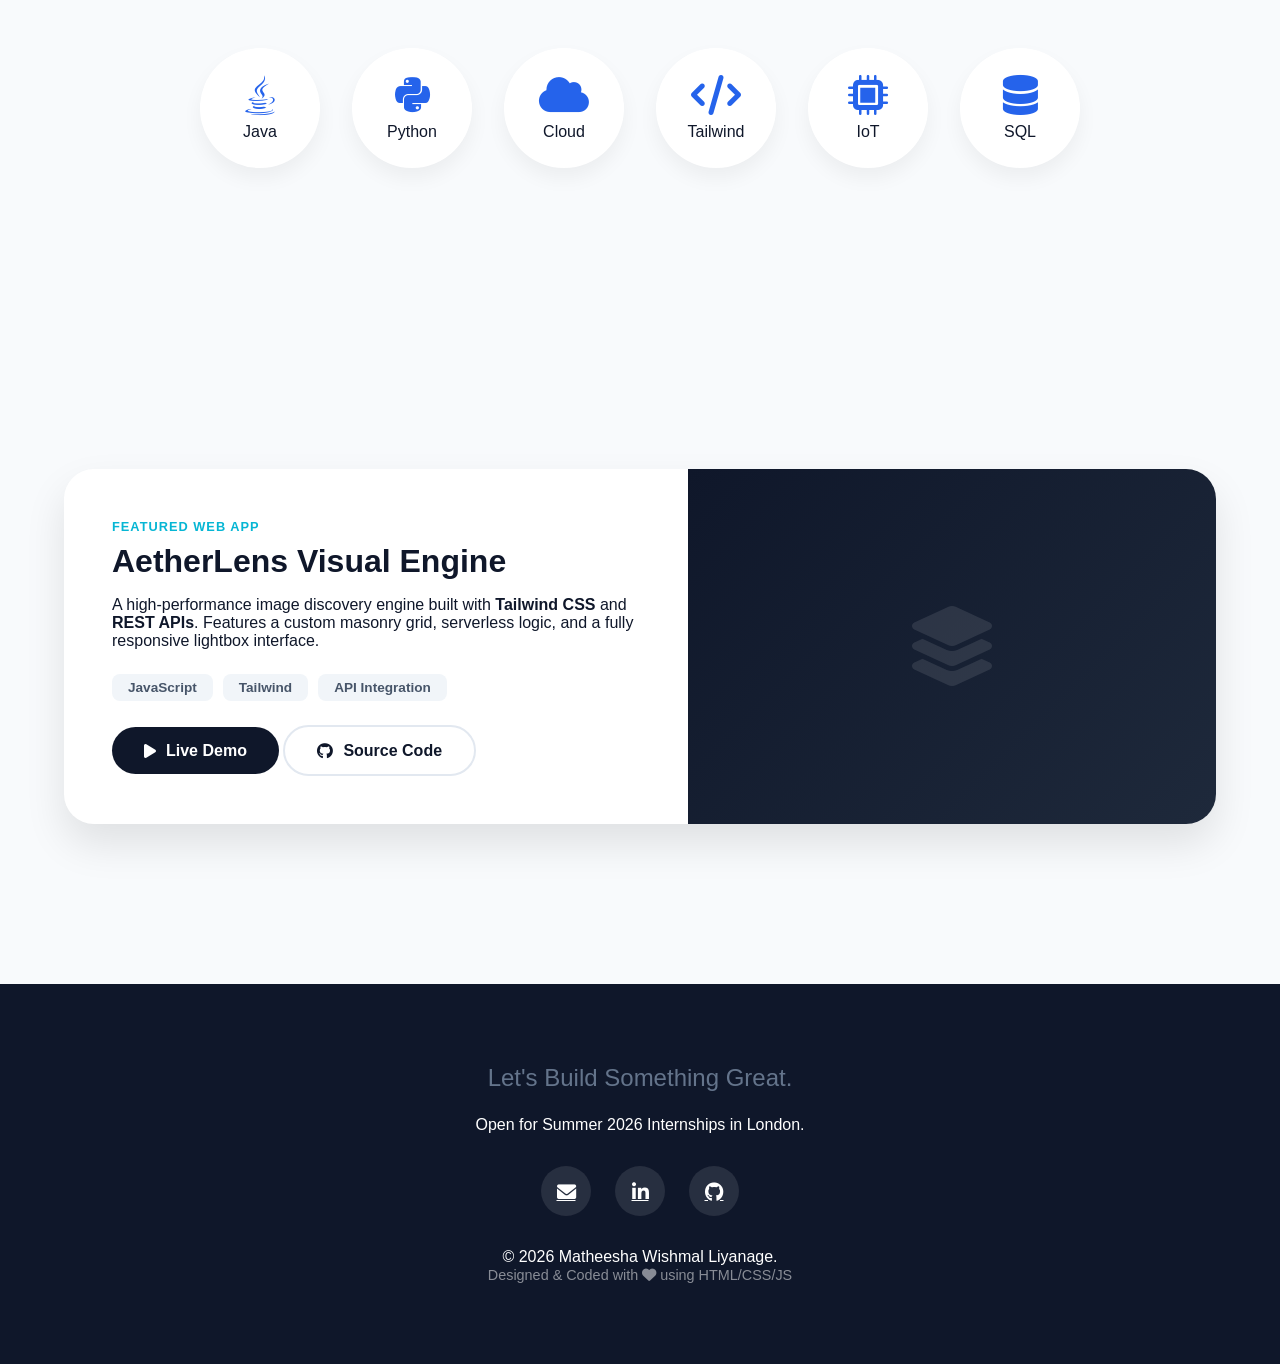
==== commit ca1fa337: "Add files via upload" ====
--- a/index.html
+++ b/index.html
@@ -9,249 +9,243 @@
 </head>
 <body>
 
+    <div class="background-blobs">
+        <div class="blob blob-1"></div>
+        <div class="blob blob-2"></div>
+        <div class="blob blob-3"></div>
+    </div>
+
     <nav class="navbar">
-        <div class="logo">MWL.</div>
+        <div class="logo">MWL<span class="dot">.</span></div>
         <ul class="nav-links">
             <li><a href="#home">Home</a></li>
             <li><a href="#about">About</a></li>
             <li><a href="#education">Education</a></li>
-            <li><a href="#certifications">Certifications</a></li>
-            <li><a href="#skills">Skills</a></li>
-            <li><a href="#projects">Projects</a></li>
-            <li><a href="#contact" class="btn-contact">Contact Me</a></li>
+            <li><a href="#certifications">Certs</a></li>
+            <li><a href="#projects">Work</a></li>
+            <li><a href="#contact" class="btn-contact">Contact</a></li>
         </ul>
-        <div class="hamburger">
-            <i class="fas fa-bars"></i>
-        </div>
+        <div class="hamburger"><i class="fas fa-bars"></i></div>
     </nav>
 
     <section id="home" class="hero">
         <div class="hero-content">
-            <span class="greeting">Hello, I'm</span>
-            <h1>Matheesha Wishmal Liyanage</h1>
-            <h2>BSc Computing Systems Student</h2>
-            <p>Dean's List Recipient | Specializing in Cloud Native Dev & AI Systems</p>
-            <div class="hero-buttons">
-                <a href="#projects" class="btn primary">View My Work</a>
-                <a href="cv.pdf" target="_blank" class="btn secondary">Download CV</a>
+            <span class="badge-pill fade-in-up">Welcome to my portfolio</span>
+            <h1 class="typing-text">Matheesha Wishmal</h1>
+            <h2 class="fade-in-up delay-1">BSc Computing Systems | Cloud & AI</h2>
+            <p class="fade-in-up delay-2">Dean's List Recipient specializing in <span class="highlight">Cloud Native Dev</span>, <span class="highlight">AI Systems</span>, and <span class="highlight">Full-Stack Engineering</span>.</p>
+            
+            <div class="hero-buttons fade-in-up delay-3">
+                <a href="#projects" class="btn primary glow-effect">View My Work <i class="fas fa-arrow-right"></i></a>
+                <a href="cv.pdf" target="_blank" class="btn secondary">Download CV <i class="fas fa-download"></i></a>
+            </div>
+        </div>
+        
+        <div class="hero-visual fade-in-right">
+            <div class="floating-card">
+                <i class="fas fa-code"></i>
+            </div>
+            <div class="floating-card small" style="top: -20px; right: -20px;">
+                <i class="fas fa-cloud"></i>
+            </div>
+            <div class="floating-card small" style="bottom: -20px; left: -20px;">
+                <i class="fas fa-shield-alt"></i>
             </div>
         </div>
     </section>
 
     <section id="about" class="container">
-        <h2 class="section-title">About Me</h2>
-        <div class="about-content hidden">
-            <div class="about-text">
-                <p>
-                    I am a high-achieving <strong>BSc Computing Systems undergraduate</strong> at Ulster University (Dean’s List Recipient) based in London. 
-                    Now in my final year, I am transitioning from core software principles to advanced <strong>Cloud Native Development</strong> and <strong>Artificial Intelligence</strong>.
-                </p>
-                <p>
-                    I combine this technical depth with real-world resilience gained from working in high-pressure retail environments. I am currently seeking a Summer 2026 Internship to apply my skills in <strong>Full-Stack Strategies</strong> and <strong>Secure Systems</strong>.
-                </p>
+        <h2 class="section-title scroll-reveal">About Me</h2>
+        <div class="glass-panel scroll-reveal">
+            <div class="about-grid">
+                <div class="about-text">
+                    <p>
+                        I am a high-achieving <strong>BSc Computing Systems undergraduate</strong> at Ulster University (Dean’s List Recipient) based in London. 
+                        Now in my final year, I am transitioning from core software principles to advanced <strong>Cloud Native Development</strong> and <strong>Artificial Intelligence</strong>.
+                    </p>
+                    <p>
+                        I combine this technical depth with real-world resilience gained from working in high-pressure retail environments. I am currently seeking a Summer 2026 Internship.
+                    </p>
+                    
+                    <div class="languages-row">
+                        <div class="lang-pill"><i class="fas fa-globe"></i> English (Professional)</div>
+                        <div class="lang-pill"><i class="fas fa-comment"></i> Sinhala (Native)</div>
+                    </div>
+                </div>
+            </div>
+        </div>
+    </section>
+
+    <section id="education" class="container">
+        <h2 class="section-title scroll-reveal">Education Path</h2>
+        <div class="timeline">
+            
+            <div class="timeline-item scroll-reveal left">
+                <div class="timeline-content glass-card">
+                    <div class="card-header">
+                        <div class="icon-box gradient-1"><i class="fas fa-graduation-cap"></i></div>
+                        <div>
+                            <h3>Year 3: Final Year</h3>
+                            <span class="status-badge pulse">Current</span>
+                        </div>
+                    </div>
+                    <ul class="styled-list">
+                        <li>Cloud Native Development</li>
+                        <li>Full-Stack Strategies</li>
+                        <li>Computer Vision & AI</li>
+                        <li>Edge & Embedded Systems</li>
+                    </ul>
+                </div>
+            </div>
+
+            <div class="timeline-item scroll-reveal right">
+                <div class="timeline-content glass-card">
+                    <div class="card-header">
+                        <div class="icon-box gradient-2"><i class="fas fa-server"></i></div>
+                        <div>
+                            <h3>Year 2: Specialization</h3>
+                            <span class="status-badge completed">Completed</span>
+                        </div>
+                    </div>
+                    <ul class="styled-list">
+                        <li>Systems Security</li>
+                        <li>Server Side Development</li>
+                        <li>Data Analytics</li>
+                        <li>Computer Networking</li>
+                    </ul>
+                </div>
+            </div>
+
+            <div class="timeline-item scroll-reveal left">
+                <div class="timeline-content glass-card">
+                    <div class="card-header">
+                        <div class="icon-box gradient-3"><i class="fas fa-database"></i></div>
+                        <div>
+                            <h3>Year 1: Foundation</h3>
+                            <span class="status-badge completed">Completed</span>
+                        </div>
+                    </div>
+                    <ul class="styled-list">
+                        <li>Intro to Databases</li>
+                        <li>Client Side Development</li>
+                        <li>Physical Computing</li>
+                        <li>Problem Solving</li>
+                    </ul>
+                </div>
+            </div>
+
+        </div>
+    </section>
+
+    <section id="certifications" class="container">
+        <h2 class="section-title scroll-reveal">Certifications</h2>
+        <div class="grid-4">
+            
+            <div class="glass-card hover-zoom scroll-reveal bottom">
+                <i class="fas fa-certificate card-icon text-blue"></i>
+                <h3>Computer Science</h3>
+                <p class="sm-text">SLTCA (2022)</p>
+                <a href="cert-cs.pdf" target="_blank" class="link-arrow">View Cert <i class="fas fa-arrow-right"></i></a>
+            </div>
+
+            <div class="glass-card hover-zoom scroll-reveal bottom delay-1">
+                <i class="fab fa-google card-icon text-green"></i>
+                <h3>Digital Marketing</h3>
+                <p class="sm-text">Google (2022)</p>
+                <a href="cert-google.pdf" target="_blank" class="link-arrow">View Cert <i class="fas fa-arrow-right"></i></a>
+            </div>
+
+            <div class="glass-card hover-zoom scroll-reveal bottom delay-2">
+                <i class="fas fa-palette card-icon text-purple"></i>
+                <h3>Graphic Design</h3>
+                <p class="sm-text">SLTCA (2021)</p>
+                <a href="cert-graphic.pdf" target="_blank" class="link-arrow">View Cert <i class="fas fa-arrow-right"></i></a>
+            </div>
+
+            <div class="glass-card hover-zoom scroll-reveal bottom delay-3 special-border">
+                <i class="fas fa-star card-icon text-gold"></i>
+                <h3>Dean’s List</h3>
+                <p class="sm-text">Ulster Uni (2025)</p>
+                <span class="gold-badge">Top 5%</span>
+            </div>
+
+        </div>
+    </section>
+
+    <section id="skills" class="container">
+        <h2 class="section-title scroll-reveal">Tech Arsenal</h2>
+        <div class="skills-wrapper">
+            
+            <div class="skill-circle scroll-reveal zoom">
+                <i class="fab fa-java"></i>
+                <span>Java</span>
+            </div>
+            <div class="skill-circle scroll-reveal zoom delay-1">
+                <i class="fab fa-python"></i>
+                <span>Python</span>
+            </div>
+            <div class="skill-circle scroll-reveal zoom delay-2">
+                <i class="fas fa-cloud"></i>
+                <span>Cloud</span>
+            </div>
+            <div class="skill-circle scroll-reveal zoom delay-3">
+                <i class="fas fa-code"></i>
+                <span>Tailwind</span>
+            </div>
+            <div class="skill-circle scroll-reveal zoom delay-1">
+                <i class="fas fa-microchip"></i>
+                <span>IoT</span>
+            </div>
+            <div class="skill-circle scroll-reveal zoom delay-2">
+                <i class="fas fa-database"></i>
+                <span>SQL</span>
+            </div>
+
+        </div>
+    </section>
+
+    <section id="projects" class="container">
+        <h2 class="section-title scroll-reveal">Featured Work</h2>
+        
+        <div class="project-showcase scroll-reveal">
+            <div class="project-content">
+                <span class="project-tag">Featured Web App</span>
+                <h3>AetherLens Visual Engine</h3>
+                <p>A high-performance image discovery engine built with <strong>Tailwind CSS</strong> and <strong>REST APIs</strong>. Features a custom masonry grid, serverless logic, and a fully responsive lightbox interface.</p>
                 
-                <div class="languages-block" style="margin-top: 20px;">
-                    <h3 style="font-size: 1.1rem; margin-bottom: 10px; color: #1e293b;">Languages</h3>
-                    <ul style="list-style: none; display: flex; gap: 20px;">
-                        <li><i class="fas fa-globe" style="color: #2563eb; margin-right: 8px;"></i> English (Professional Proficiency)</li>
-                        <li><i class="fas fa-globe" style="color: #2563eb; margin-right: 8px;"></i> Sinhala (Native)</li>
-                    </ul>
-                </div>
-            </div>
-        </div>
-    </section>
-
-    <section id="education" class="bg-light">
-        <div class="container">
-            <h2 class="section-title">Education & Coursework</h2>
-            <div class="education-grid">
-                
-                <div class="edu-card hidden">
-                    <div class="edu-header">
-                        <h3>Year 3: Cloud & AI (Final Year)</h3>
-                        <span class="badge">Current</span>
-                    </div>
-                    <ul class="module-list">
-                        <li><i class="fas fa-layer-group"></i> Full-Stack Strategies & Dev</li>
-                        <li><i class="fas fa-cloud"></i> Cloud Native Development</li>
-                        <li><i class="fas fa-project-diagram"></i> Computing Systems Project (40 Credits)</li>
-                        <li><i class="fas fa-robot"></i> Computer Vision and AI</li>
-                        <li><i class="fas fa-microchip"></i> Edge & Embedded Systems Intelligence</li>
-                        <li><i class="fas fa-balance-scale"></i> Social & Ethical Computing</li>
-                    </ul>
-                </div>
-
-                <div class="edu-card hidden">
-                    <div class="edu-header">
-                        <h3>Year 2: Specialization</h3>
-                        <span class="badge completed">Completed</span>
-                    </div>
-                    <ul class="module-list">
-                        <li><i class="fas fa-shield-alt"></i> Systems Security</li>
-                        <li><i class="fas fa-server"></i> Server Side Development</li>
-                        <li><i class="fas fa-chart-line"></i> Data Analytics</li>
-                        <li><i class="fas fa-network-wired"></i> Computer Networking</li>
-                        <li><i class="fas fa-tasks"></i> Software Product & Process Management</li>
-                        <li><i class="fas fa-laptop-code"></i> Programming in Practice</li>
-                    </ul>
-                </div>
-
-                <div class="edu-card hidden">
-                    <div class="edu-header">
-                        <h3>Year 1: Foundation</h3>
-                        <span class="badge completed">Completed</span>
-                    </div>
-                    <ul class="module-list">
-                        <li><i class="fas fa-database"></i> Introduction to Databases</li>
-                        <li><i class="fas fa-code"></i> Client Side Development</li>
-                        <li><i class="fas fa-microchip"></i> Intro to Physical Computing</li>
-                        <li><i class="fas fa-brain"></i> Problem Solving for Computing</li>
-                        <li><i class="fas fa-square-root-alt"></i> Mathematics for CS</li>
-                        <li><i class="fas fa-lightbulb"></i> Innovation and Society</li>
-                    </ul>
-                </div>
-
-            </div>
-        </div>
-    </section>
-
-    <section id="certifications" class="container">
-        <h2 class="section-title">Certifications & Awards</h2>
-        <div class="education-grid">
-            
-            <div class="edu-card hidden">
-                <div class="edu-header">
-                    <h3>Certificate in Computer Science</h3>
-                    <span class="badge">SLTCA</span>
-                </div>
-                <ul class="module-list">
-                    <li><i class="fas fa-certificate"></i> Completed comprehensive training in CS fundamentals.</li>
-                    <li><i class="fas fa-calendar-alt"></i> Issued: Sep 2022</li>
-                </ul>
-                <a href="cert-cs.pdf" target="_blank" class="project-links" style="display:block; margin-top:10px; font-size:0.9rem;">
-                    <i class="fas fa-file-pdf"></i> View Certificate
-                </a>
-            </div>
-
-            <div class="edu-card hidden">
-                <div class="edu-header">
-                    <h3>Fundamentals of Digital Marketing</h3>
-                    <span class="badge">Google</span>
-                </div>
-                <ul class="module-list">
-                    <li><i class="fab fa-google"></i> Certified by Google & IAB Europe.</li>
-                    <li><i class="fas fa-check-circle"></i> Focus on SEO, Analytics & Web Strategy.</li>
-                    <li><i class="fas fa-calendar-alt"></i> Issued: Dec 2022</li>
-                </ul>
-                <a href="cert-google.pdf" target="_blank" class="project-links" style="display:block; margin-top:10px; font-size:0.9rem;">
-                    <i class="fas fa-file-pdf"></i> View Certificate
-                </a>
-            </div>
-
-            <div class="edu-card hidden">
-                <div class="edu-header">
-                    <h3>Graphic Design Certification</h3>
-                    <span class="badge">SLTCA</span>
-                </div>
-                <ul class="module-list">
-                    <li><i class="fas fa-palette"></i> Professional training in UI design and visual assets.</li>
-                    <li><i class="fas fa-calendar-alt"></i> Issued: 2021</li>
-                </ul>
-                <a href="cert-graphic.pdf" target="_blank" class="project-links" style="display:block; margin-top:10px; font-size:0.9rem;">
-                    <i class="fas fa-file-pdf"></i> View Certificate
-                </a>
-            </div>
-
-            <div class="edu-card hidden">
-                <div class="edu-header">
-                    <h3>Dean’s List Award</h3>
-                    <span class="badge completed">Academic Excellence</span>
-                </div>
-                <ul class="module-list">
-                    <li><i class="fas fa-star"></i> Awarded for achieving top-tier academic performance.</li>
-                    <li><i class="fas fa-university"></i> Ulster University (2025)</li>
-                </ul>
-            </div>
-
-        </div>
-    </section>
-
-    <section id="skills" class="bg-light">
-        <div class="container">
-            <h2 class="section-title">Technical Expertise</h2>
-            <div class="skills-grid">
-                
-                <div class="skill-card hidden">
-                    <i class="fab fa-java"></i>
-                    <h3>Languages</h3>
-                    <p>Java, Python, C++, SQL</p>
-                </div>
-                
-                <div class="skill-card hidden">
-                    <i class="fas fa-cloud"></i>
-                    <h3>Cloud & Security</h3>
-                    <p>Cloud Native Dev, Systems Security, Server Side Dev</p>
-                </div>
-                
-                <div class="skill-card hidden">
-                    <i class="fas fa-laptop-code"></i>
-                    <h3>Web & Analytics</h3>
-                    <p>HTML5, Tailwind CSS, REST APIs, Data Analytics</p>
-                </div>
-
-                <div class="skill-card hidden">
-                    <i class="fas fa-microchip"></i>
-                    <h3>Hardware & IoT</h3>
-                    <p>Embedded Systems, Physical Computing, Edge Intelligence</p>
-                </div>
-
-                <div class="skill-card hidden">
-                    <i class="fas fa-pencil-ruler"></i>
-                    <h3>Design & Strategy</h3>
-                    <p>UI/UX Design, Photoshop, SEO, Digital Marketing</p>
-                </div>
-
-            </div>
-        </div>
-    </section>
-
-    <section id="projects" class="container">
-        <h2 class="section-title">Featured Projects</h2>
-        <div class="projects-grid">
-            
-            <div class="project-card hidden">
-                <div class="project-info">
-                    <h3>AetherLens - Visual Engine</h3>
-                    <p class="tech-stack">JavaScript | Tailwind CSS | REST API</p>
-                    <p>A responsive image discovery engine featuring a masonry grid layout. Integrates external APIs to fetch real-time visual data with a custom-built lightbox.</p>
-                    <div class="project-links">
-                        <a href="aether-lens.html" target="_blank" style="color: #dc2626; font-weight: bold; margin-right: 15px;">
-                            <i class="fas fa-play-circle"></i> Live Demo
-                        </a>
-                        <a href="https://github.com/matheeshawishmal/matheeshawishmal.github.io/blob/main/aether-lens.html" target="_blank">
-                            <i class="fab fa-github"></i> View Code
-                        </a>
-                    </div>
-                </div>
-            </div>
-
-        </div>
-    </section>
-
-    <section id="contact" class="footer hidden">
-        <div class="container">
-            <h2>Let's Connect</h2>
-            <p>Currently open for Summer 2026 Internships in London.</p>
-            <div class="social-links">
-                <a href="mailto:matheesha528@gmail.com"><i class="fas fa-envelope"></i> Email Me</a>
-                <a href="https://www.linkedin.com/in/matheesha-wishmal/" target="_blank"><i class="fab fa-linkedin"></i> LinkedIn</a>
-                <a href="https://github.com/" target="_blank"><i class="fab fa-github"></i> GitHub</a>
-            </div>
+                <div class="tech-tags">
+                    <span>JavaScript</span>
+                    <span>Tailwind</span>
+                    <span>API Integration</span>
+                </div>
+
+                <div class="project-actions">
+                    <a href="aether-lens.html" target="_blank" class="btn primary"><i class="fas fa-play"></i> Live Demo</a>
+                    <a href="https://github.com/matheeshawishmal/matheeshawishmal.github.io/blob/main/aether-lens.html" target="_blank" class="btn secondary"><i class="fab fa-github"></i> Source Code</a>
+                </div>
+            </div>
+            <div class="project-image">
+                <i class="fas fa-layer-group big-icon"></i>
+                <div class="overlay"></div>
+            </div>
+        </div>
+
+    </section>
+
+    <section id="contact" class="footer">
+        <div class="footer-content scroll-reveal">
+            <h2>Let's Build Something Great.</h2>
+            <p>Open for Summer 2026 Internships in London.</p>
+            
+            <div class="social-orbit">
+                <a href="mailto:matheesha528@gmail.com" class="orbit-item"><i class="fas fa-envelope"></i></a>
+                <a href="https://www.linkedin.com/in/matheesha-wishmal/" target="_blank" class="orbit-item"><i class="fab fa-linkedin-in"></i></a>
+                <a href="https://github.com/" target="_blank" class="orbit-item"><i class="fab fa-github"></i></a>
+            </div>
+
             <p class="copyright">
-                &copy; 2026 Matheesha Wishmal Liyanage. <br>
-                <span style="font-size: 0.8rem; color: #94a3b8;">
-                    Designed & Built by me using HTML5, CSS3, and JavaScript.
-                </span>
+                &copy; 2026 Matheesha Wishmal Liyanage.<br>
+                <span class="faint">Designed & Coded with <i class="fas fa-heart"></i> using HTML/CSS/JS</span>
             </p>
         </div>
     </section>
--- a/style.css
+++ b/style.css
@@ -1,249 +1,179 @@
-/* General Reset */
-* {
-    margin: 0;
-    padding: 0;
-    box-sizing: border-box;
-    font-family: 'Segoe UI', Tahoma, Geneva, Verdana, sans-serif;
+/* --- 1. Variables & Reset --- */
+:root {
+    --primary: #2563eb;
+    --secondary: #7c3aed;
+    --accent: #06b6d4;
+    --dark: #0f172a;
+    --light: #f8fafc;
+    --glass: rgba(255, 255, 255, 0.7);
+    --glass-border: rgba(255, 255, 255, 0.5);
+    --shadow: 0 10px 30px -10px rgba(0, 0, 0, 0.1);
 }
 
-body {
-    background-color: #f4f4f9;
-    color: #333;
-    line-height: 1.6;
+* { margin: 0; padding: 0; box-sizing: border-box; font-family: 'Poppins', sans-serif; }
+html { scroll-behavior: smooth; overflow-x: hidden; }
+body { background: var(--light); color: var(--dark); overflow-x: hidden; position: relative; }
+
+/* --- 2. Animated Background Blobs --- */
+.background-blobs { position: fixed; top: 0; left: 0; width: 100%; height: 100%; z-index: -1; overflow: hidden; }
+.blob { position: absolute; border-radius: 50%; filter: blur(80px); opacity: 0.4; animation: float 10s infinite ease-in-out; }
+.blob-1 { width: 400px; height: 400px; background: var(--primary); top: -10%; left: -10%; }
+.blob-2 { width: 500px; height: 500px; background: var(--secondary); bottom: -10%; right: -10%; animation-delay: 2s; }
+.blob-3 { width: 300px; height: 300px; background: var(--accent); top: 40%; left: 40%; animation-delay: 4s; }
+
+@keyframes float {
+    0%, 100% { transform: translate(0, 0); }
+    50% { transform: translate(30px, -50px); }
 }
 
-a {
-    text-decoration: none;
-    color: inherit;
+/* --- 3. Navbar --- */
+.navbar {
+    display: flex; justify-content: space-between; align-items: center;
+    padding: 1.2rem 5%; position: fixed; width: 100%; top: 0; z-index: 1000;
+    background: rgba(255, 255, 255, 0.8); backdrop-filter: blur(10px);
+    transition: all 0.3s;
 }
+.logo { font-size: 1.5rem; font-weight: 800; letter-spacing: -1px; }
+.logo .dot { color: var(--primary); font-size: 2rem; }
+.nav-links { display: flex; list-style: none; gap: 2rem; }
+.nav-links a { font-weight: 500; transition: color 0.3s; font-size: 0.95rem; }
+.nav-links a:hover { color: var(--primary); }
+.btn-contact {
+    background: linear-gradient(135deg, var(--primary), var(--secondary));
+    color: white !important; padding: 0.6rem 1.5rem; border-radius: 50px;
+    box-shadow: 0 4px 15px rgba(37, 99, 235, 0.3); transition: transform 0.3s;
+}
+.btn-contact:hover { transform: translateY(-3px); }
 
-/* Navbar */
-.navbar {
-    display: flex;
-    justify-content: space-between;
-    align-items: center;
-    padding: 1rem 5%;
-    background-color: #fff;
-    box-shadow: 0 2px 10px rgba(0,0,0,0.1);
-    position: fixed;
-    width: 100%;
-    top: 0;
-    z-index: 1000;
+/* --- 4. Hero Section --- */
+.hero {
+    height: 100vh; display: flex; align-items: center; justify-content: space-between;
+    padding: 0 10%; position: relative;
 }
+.hero-content { max-width: 600px; z-index: 2; }
+.badge-pill {
+    background: rgba(37, 99, 235, 0.1); color: var(--primary); padding: 0.5rem 1rem;
+    border-radius: 30px; font-weight: 600; font-size: 0.9rem; display: inline-block; margin-bottom: 1rem;
+}
+h1 { font-size: 4rem; line-height: 1.1; margin-bottom: 0.5rem; background: linear-gradient(to right, #1e293b, #334155); -webkit-background-clip: text; color: transparent; background-clip: text; color: #0f172a; }
+h2 { font-size: 1.5rem; color: #64748b; font-weight: 400; margin-bottom: 1.5rem; }
+.highlight { color: var(--primary); font-weight: 600; }
 
-.logo {
-    font-size: 1.5rem;
-    font-weight: bold;
-    color: #2563eb; /* Tech Blue */
+.hero-buttons { display: flex; gap: 1rem; margin-top: 2rem; }
+.btn { padding: 0.9rem 2rem; border-radius: 50px; font-weight: 600; text-decoration: none; transition: all 0.3s; display: inline-flex; align-items: center; gap: 10px; }
+.primary { background: var(--dark); color: white; }
+.primary:hover { background: var(--primary); transform: translateY(-5px); box-shadow: 0 10px 20px rgba(37, 99, 235, 0.3); }
+.secondary { border: 2px solid #e2e8f0; color: var(--dark); }
+.secondary:hover { border-color: var(--dark); background: white; }
+
+/* 3D Visual */
+.hero-visual { position: relative; width: 400px; height: 400px; display: flex; justify-content: center; align-items: center; }
+.floating-card {
+    width: 200px; height: 200px; background: white; border-radius: 30px;
+    box-shadow: 0 20px 50px rgba(0,0,0,0.1); display: flex; justify-content: center; align-items: center;
+    font-size: 4rem; color: var(--primary); animation: float 6s infinite ease-in-out; position: absolute;
 }
+.small { width: 80px; height: 80px; font-size: 2rem; z-index: -1; opacity: 0.8; }
 
-.nav-links {
-    list-style: none;
-    display: flex;
-    gap: 2rem;
+/* --- 5. Sections & Glass Cards --- */
+.container { padding: 6rem 5%; max-width: 1300px; margin: 0 auto; }
+.section-title { text-align: center; font-size: 2.5rem; margin-bottom: 4rem; position: relative; }
+.glass-panel, .glass-card {
+    background: var(--glass); backdrop-filter: blur(12px); border: 1px solid var(--glass-border);
+    border-radius: 20px; padding: 2rem; box-shadow: var(--shadow); transition: all 0.4s;
 }
+.hover-zoom:hover { transform: translateY(-10px) scale(1.02); border-color: var(--primary); }
 
-.nav-links a {
-    font-weight: 500;
-    transition: color 0.3s;
+/* About */
+.about-text p { font-size: 1.1rem; color: #475569; margin-bottom: 1.5rem; line-height: 1.8; }
+.languages-row { display: flex; gap: 1rem; margin-top: 1rem; }
+.lang-pill { background: white; padding: 0.5rem 1rem; border-radius: 10px; font-weight: 600; font-size: 0.9rem; box-shadow: 0 2px 5px rgba(0,0,0,0.05); }
+
+/* Timeline */
+.timeline { position: relative; border-left: 2px solid #e2e8f0; margin-left: 20px; padding-left: 30px; display: flex; flex-direction: column; gap: 2rem; }
+.timeline-content { position: relative; }
+.card-header { display: flex; align-items: center; gap: 1rem; margin-bottom: 1rem; }
+.icon-box { width: 50px; height: 50px; border-radius: 12px; display: flex; align-items: center; justify-content: center; color: white; font-size: 1.2rem; }
+.gradient-1 { background: linear-gradient(135deg, #3b82f6, #2563eb); }
+.gradient-2 { background: linear-gradient(135deg, #8b5cf6, #7c3aed); }
+.gradient-3 { background: linear-gradient(135deg, #10b981, #059669); }
+.status-badge { padding: 0.3rem 0.8rem; border-radius: 20px; font-size: 0.75rem; font-weight: 700; background: #dbeafe; color: var(--primary); }
+.status-badge.completed { background: #dcfce7; color: #16a34a; }
+.styled-list li { margin-bottom: 0.5rem; color: #475569; position: relative; padding-left: 15px; list-style: none; }
+.styled-list li::before { content: '•'; color: var(--primary); font-weight: bold; position: absolute; left: 0; }
+
+/* Grid for Certs */
+.grid-4 { display: grid; grid-template-columns: repeat(auto-fit, minmax(250px, 1fr)); gap: 2rem; }
+.card-icon { font-size: 2.5rem; margin-bottom: 1rem; display: block; }
+.text-blue { color: var(--primary); }
+.text-green { color: #10b981; }
+.text-purple { color: var(--secondary); }
+.text-gold { color: #f59e0b; }
+.link-arrow { display: inline-flex; align-items: center; gap: 5px; margin-top: 1rem; color: var(--dark); font-weight: 600; font-size: 0.9rem; }
+.link-arrow:hover { color: var(--primary); gap: 10px; transition: gap 0.3s; }
+
+/* Skills Circles */
+.skills-wrapper { display: flex; flex-wrap: wrap; justify-content: center; gap: 2rem; }
+.skill-circle {
+    width: 120px; height: 120px; border-radius: 50%; background: white;
+    display: flex; flex-direction: column; align-items: center; justify-content: center;
+    box-shadow: 0 10px 20px rgba(0,0,0,0.05); transition: all 0.4s;
 }
+.skill-circle i { font-size: 2.5rem; color: var(--primary); margin-bottom: 0.5rem; }
+.skill-circle:hover { transform: scale(1.1) rotate(5deg); background: var(--primary); }
+.skill-circle:hover i, .skill-circle:hover span { color: white; }
 
-.nav-links a:hover {
-    color: #2563eb;
+/* Projects */
+.project-showcase {
+    background: white; border-radius: 30px; overflow: hidden; display: flex;
+    box-shadow: 0 20px 40px rgba(0,0,0,0.1); flex-wrap: wrap;
 }
+.project-content { padding: 3rem; flex: 1; min-width: 300px; }
+.project-image {
+    flex: 1; min-width: 300px; background: linear-gradient(135deg, #0f172a, #1e293b);
+    display: flex; align-items: center; justify-content: center; position: relative; min-height: 300px;
+}
+.big-icon { font-size: 5rem; color: rgba(255,255,255,0.1); }
+.project-tag { text-transform: uppercase; font-size: 0.8rem; font-weight: 800; color: var(--accent); letter-spacing: 1px; }
+.project-content h3 { font-size: 2rem; margin: 0.5rem 0 1rem; }
+.tech-tags { display: flex; gap: 10px; margin: 1.5rem 0; flex-wrap: wrap; }
+.tech-tags span { background: #f1f5f9; padding: 0.4rem 1rem; border-radius: 8px; font-size: 0.85rem; font-weight: 600; color: #475569; }
 
-.btn-contact {
-    background-color: #2563eb;
-    color: white !important;
-    padding: 0.5rem 1rem;
-    border-radius: 5px;
+/* Contact */
+.footer { background: var(--dark); color: white; padding: 5rem 1rem; text-align: center; margin-top: 4rem; }
+.social-orbit { display: flex; justify-content: center; gap: 1.5rem; margin: 2rem 0; }
+.orbit-item {
+    width: 50px; height: 50px; border-radius: 50%; background: rgba(255,255,255,0.1);
+    display: flex; align-items: center; justify-content: center; color: white;
+    transition: all 0.3s; font-size: 1.2rem;
 }
+.orbit-item:hover { background: var(--primary); transform: scale(1.2); }
+.faint { opacity: 0.5; font-size: 0.9rem; }
 
-.hamburger {
-    display: none;
-    cursor: pointer;
-}
+/* --- 6. Animations --- */
+.scroll-reveal { opacity: 0; transition: all 1s ease; }
+.scroll-reveal.visible { opacity: 1; transform: translate(0, 0); }
 
-/* Hero Section */
-.hero {
-    height: 100vh;
-    display: flex;
-    justify-content: center;
-    align-items: center;
-    text-align: center;
-    background: linear-gradient(135deg, #1e293b 0%, #0f172a 100%);
-    color: white;
-    padding: 0 1rem;
-}
+.left { transform: translateX(-50px); }
+.right { transform: translateX(50px); }
+.bottom { transform: translateY(50px); }
+.zoom { transform: scale(0.5); }
+.zoom.visible { transform: scale(1); }
 
-.greeting {
-    color: #60a5fa;
-    font-weight: bold;
-    letter-spacing: 2px;
-}
+.fade-in-up { opacity: 0; animation: fadeInUp 0.8s forwards; }
+.fade-in-right { opacity: 0; animation: fadeInRight 0.8s forwards; }
 
-.hero h1 {
-    font-size: 3rem;
-    margin: 1rem 0;
-}
+.delay-1 { animation-delay: 0.2s; transition-delay: 0.2s; }
+.delay-2 { animation-delay: 0.4s; transition-delay: 0.4s; }
+.delay-3 { animation-delay: 0.6s; transition-delay: 0.6s; }
 
-.hero h2 {
-    font-size: 1.5rem;
-    font-weight: 400;
-    color: #cbd5e1;
-    margin-bottom: 2rem;
-}
+@keyframes fadeInUp { from { opacity: 0; transform: translateY(30px); } to { opacity: 1; transform: translateY(0); } }
+@keyframes fadeInRight { from { opacity: 0; transform: translateX(50px); } to { opacity: 1; transform: translateX(0); } }
 
-.hero-buttons {
-    display: flex;
-    gap: 1rem;
-    justify-content: center;
-}
-
-.btn {
-    padding: 0.8rem 1.5rem;
-    border-radius: 5px;
-    font-weight: bold;
-    transition: transform 0.2s;
-}
-
-.btn:hover {
-    transform: translateY(-2px);
-}
-
-.primary {
-    background-color: #2563eb;
-    color: white;
-}
-
-.secondary {
-    background-color: transparent;
-    border: 2px solid white;
-    color: white;
-}
-
-/* Sections General */
-.container {
-    padding: 4rem 5%;
-    max-width: 1200px;
-    margin: 0 auto;
-}
-
-.section-title {
-    text-align: center;
-    font-size: 2rem;
-    margin-bottom: 3rem;
-    color: #1e293b;
-    position: relative;
-}
-
-.section-title::after {
-    content: '';
-    display: block;
-    width: 50px;
-    height: 3px;
-    background-color: #2563eb;
-    margin: 10px auto 0;
-}
-
-.bg-light {
-    background-color: white;
-    padding: 4rem 0;
-}
-
-/* Skills Grid */
-.skills-grid {
-    display: grid;
-    grid-template-columns: repeat(auto-fit, minmax(200px, 1fr));
-    gap: 2rem;
-}
-
-.skill-card {
-    background: white;
-    padding: 2rem;
-    border-radius: 10px;
-    box-shadow: 0 4px 6px rgba(0,0,0,0.05);
-    text-align: center;
-    border: 1px solid #e2e8f0;
-    transition: transform 0.3s;
-}
-
-.skill-card:hover {
-    transform: translateY(-5px);
-    border-color: #2563eb;
-}
-
-.skill-card i {
-    font-size: 2.5rem;
-    color: #2563eb;
-    margin-bottom: 1rem;
-}
-
-/* Projects Grid */
-.projects-grid {
-    display: grid;
-    grid-template-columns: repeat(auto-fit, minmax(300px, 1fr));
-    gap: 2rem;
-}
-
-.project-card {
-    background: white;
-    border-radius: 10px;
-    overflow: hidden;
-    box-shadow: 0 4px 6px rgba(0,0,0,0.1);
-    border: 1px solid #e2e8f0;
-}
-
-.project-info {
-    padding: 1.5rem;
-}
-
-.tech-stack {
-    color: #2563eb;
-    font-weight: bold;
-    font-size: 0.9rem;
-    margin-bottom: 0.5rem;
-}
-
-.project-links a {
-    display: inline-block;
-    margin-top: 1rem;
-    color: #333;
-    font-weight: bold;
-}
-
-.project-links a:hover {
-    color: #2563eb;
-}
-
-/* Footer */
-.footer {
-    background-color: #1e293b;
-    color: white;
-    text-align: center;
-    padding: 3rem 1rem;
-}
-
-.social-links {
-    margin: 1.5rem 0;
-}
-
-.social-links a {
-    margin: 0 1rem;
-    font-size: 1.2rem;
-    color: #cbd5e1;
-}
-
-.social-links a:hover {
-    color: white;
-}
-
-/* Mobile Responsive */
+/* Mobile */
 @media (max-width: 768px) {
-    .nav-links {
-        display: none; /* Add JS toggle for real menu */
-    }
-    .hero h1 {
-        font-size: 2rem;
-    }
+    .hero { flex-direction: column; text-align: center; padding-top: 100px; height: auto; padding-bottom: 50px; }
+    .hero-visual { display: none; }
+    h1 { font-size: 2.5rem; }
+    .nav-links { display: none; }
 }
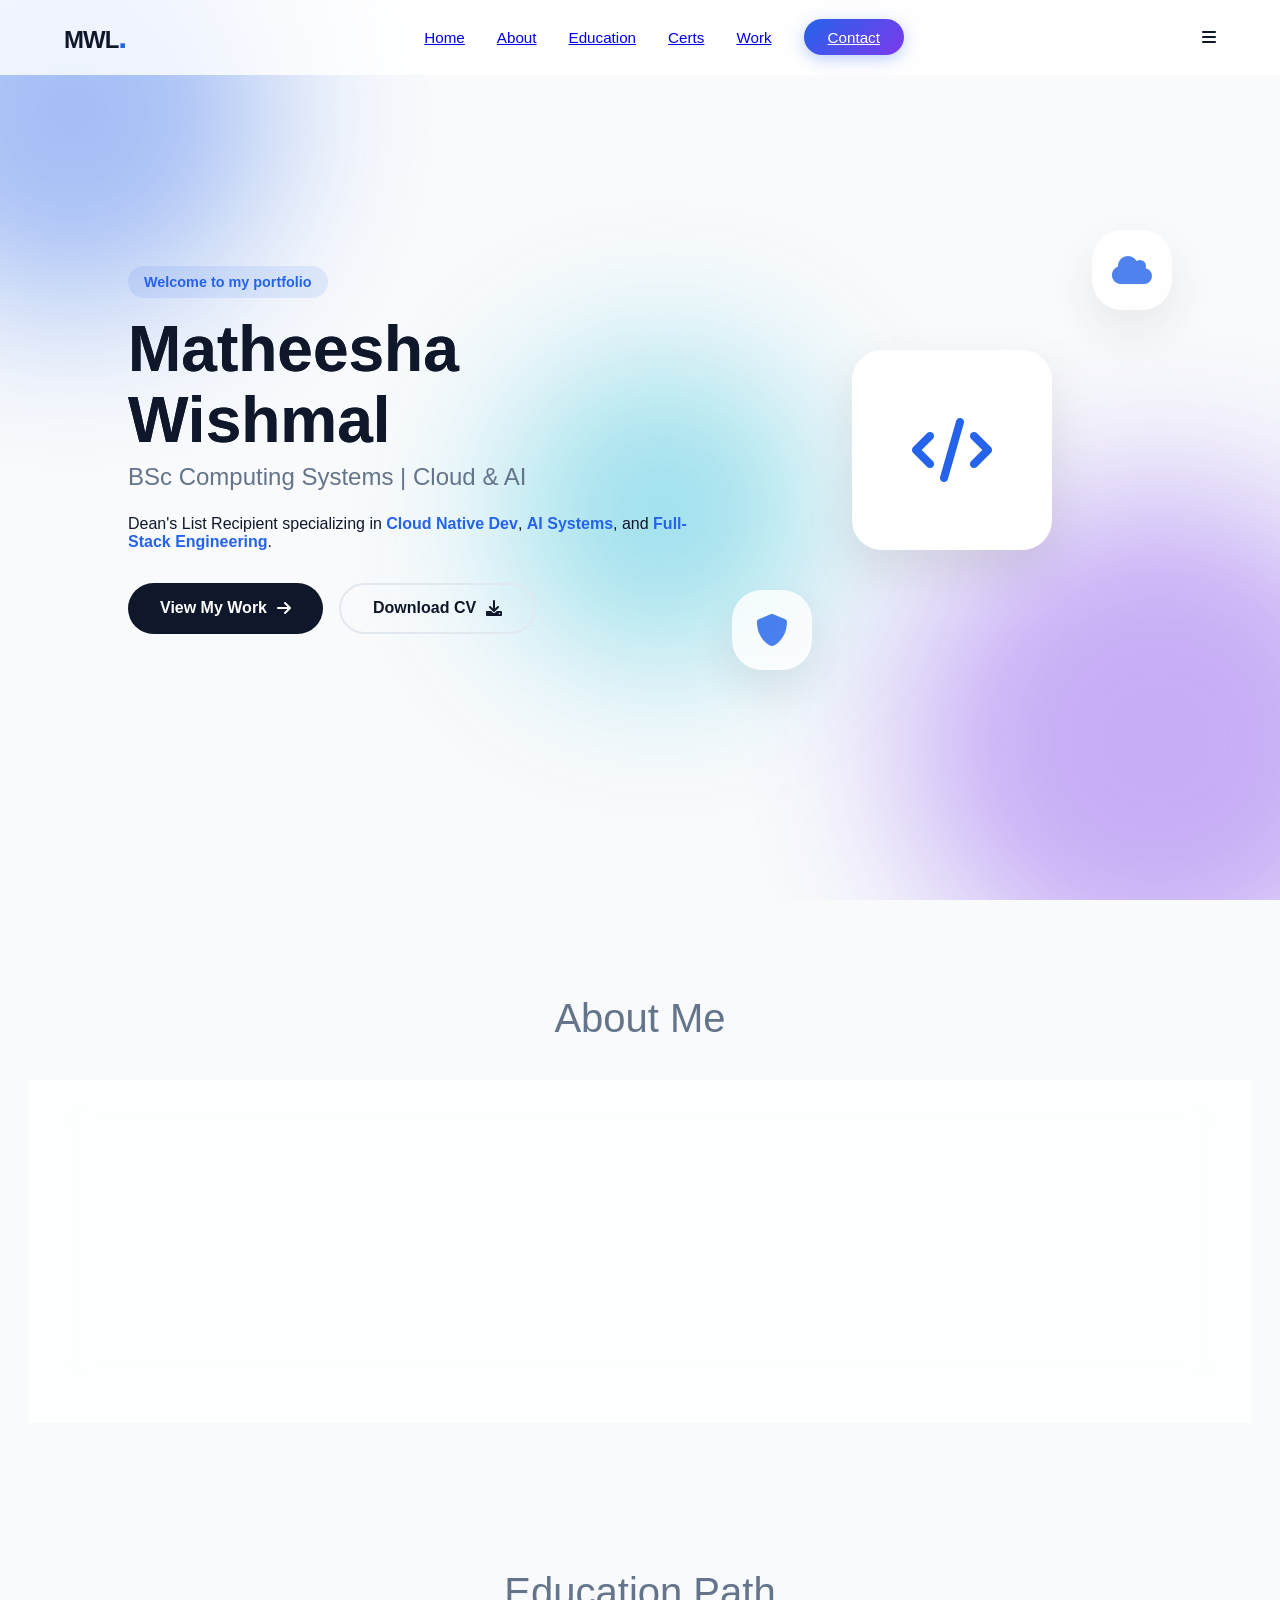
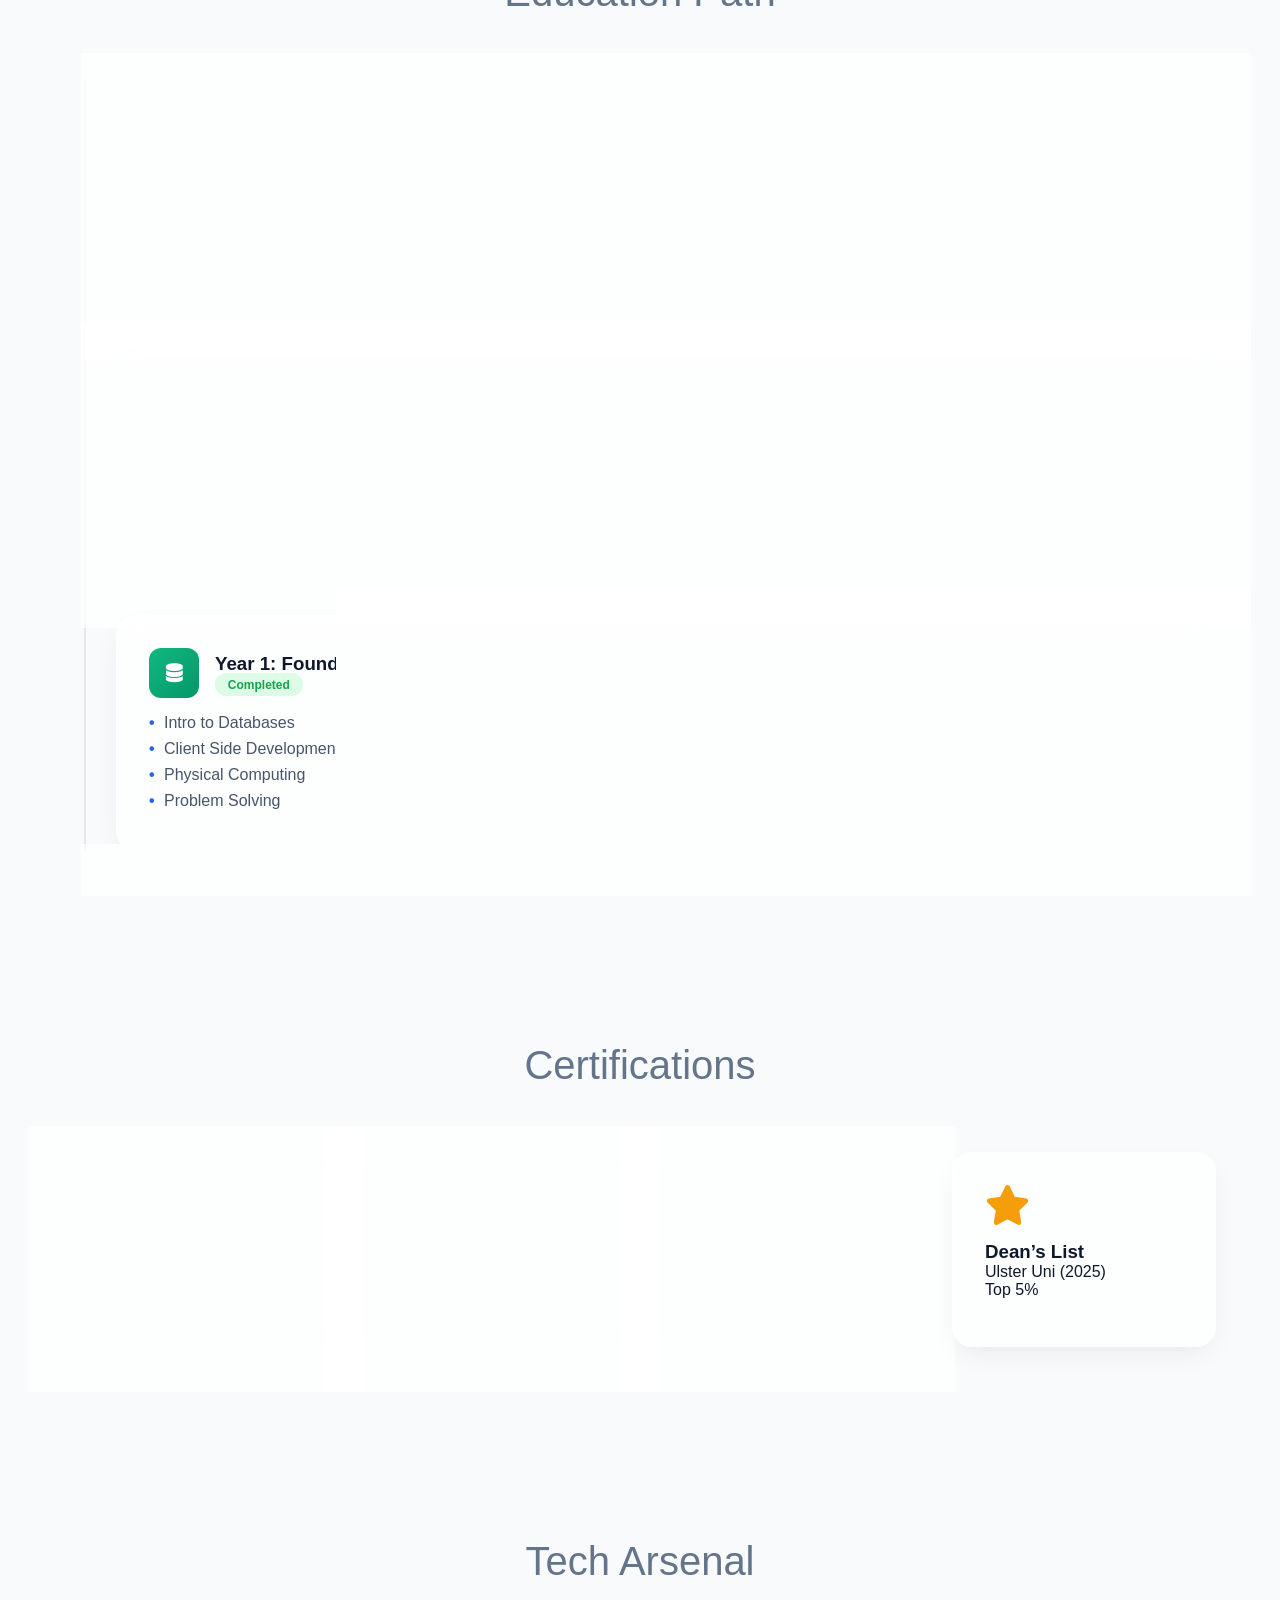
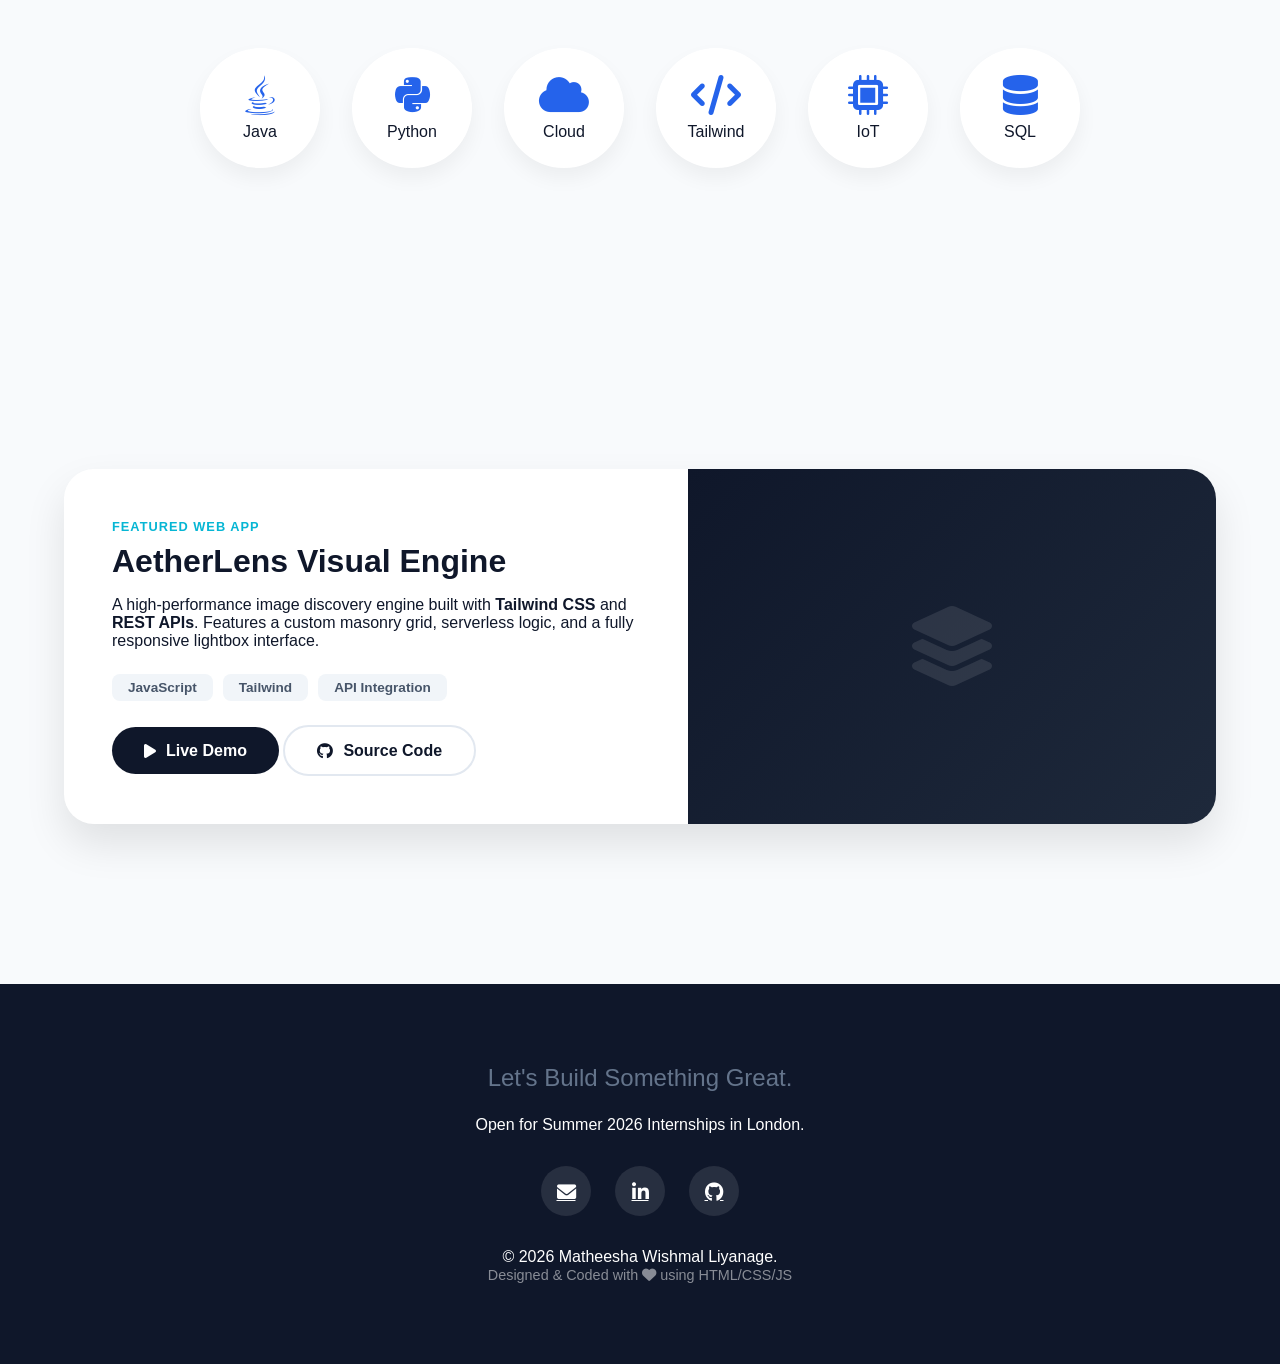
==== commit b0ec85c8: "Add files via upload" ====
--- a/index.html
+++ b/index.html
@@ -220,7 +220,7 @@
                 </div>
 
                 <div class="project-actions">
-                    <a href="aether-lens.html" target="_blank" class="btn primary"><i class="fas fa-play"></i> Live Demo</a>
+                    <a href="https://matheeshawishmal.github.io/aether-lens.html" target="_blank" class="btn primary"><i class="fas fa-play"></i> Live Demo</a>
                     <a href="https://github.com/matheeshawishmal/matheeshawishmal.github.io/blob/main/aether-lens.html" target="_blank" class="btn secondary"><i class="fab fa-github"></i> Source Code</a>
                 </div>
             </div>
@@ -239,7 +239,7 @@
             
             <div class="social-orbit">
                 <a href="mailto:matheesha528@gmail.com" class="orbit-item"><i class="fas fa-envelope"></i></a>
-                <a href="https://www.linkedin.com/in/matheesha-wishmal/" target="_blank" class="orbit-item"><i class="fab fa-linkedin-in"></i></a>
+                <a href="https://www.linkedin.com/in/matheesha-wishmal-4859822b1/" target="_blank" class="orbit-item"><i class="fab fa-linkedin-in"></i></a>
                 <a href="https://github.com/" target="_blank" class="orbit-item"><i class="fab fa-github"></i></a>
             </div>
 
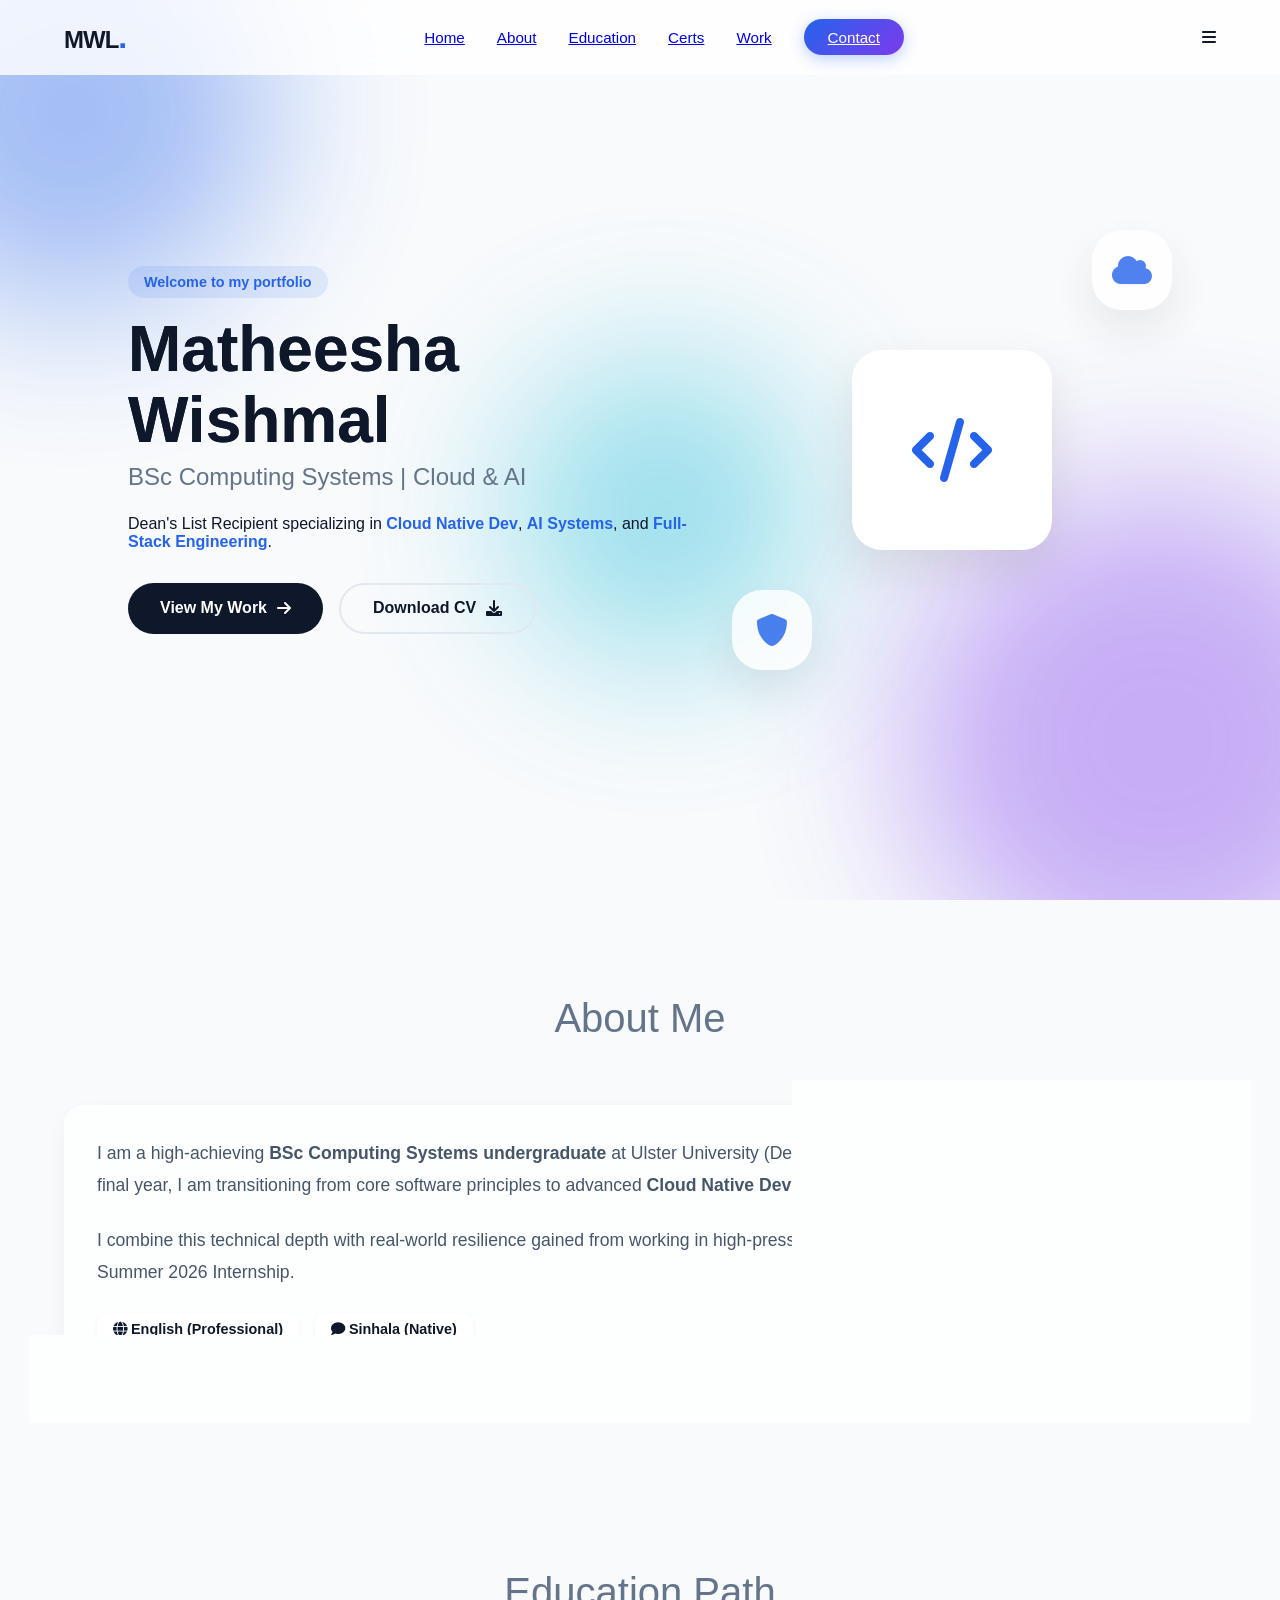
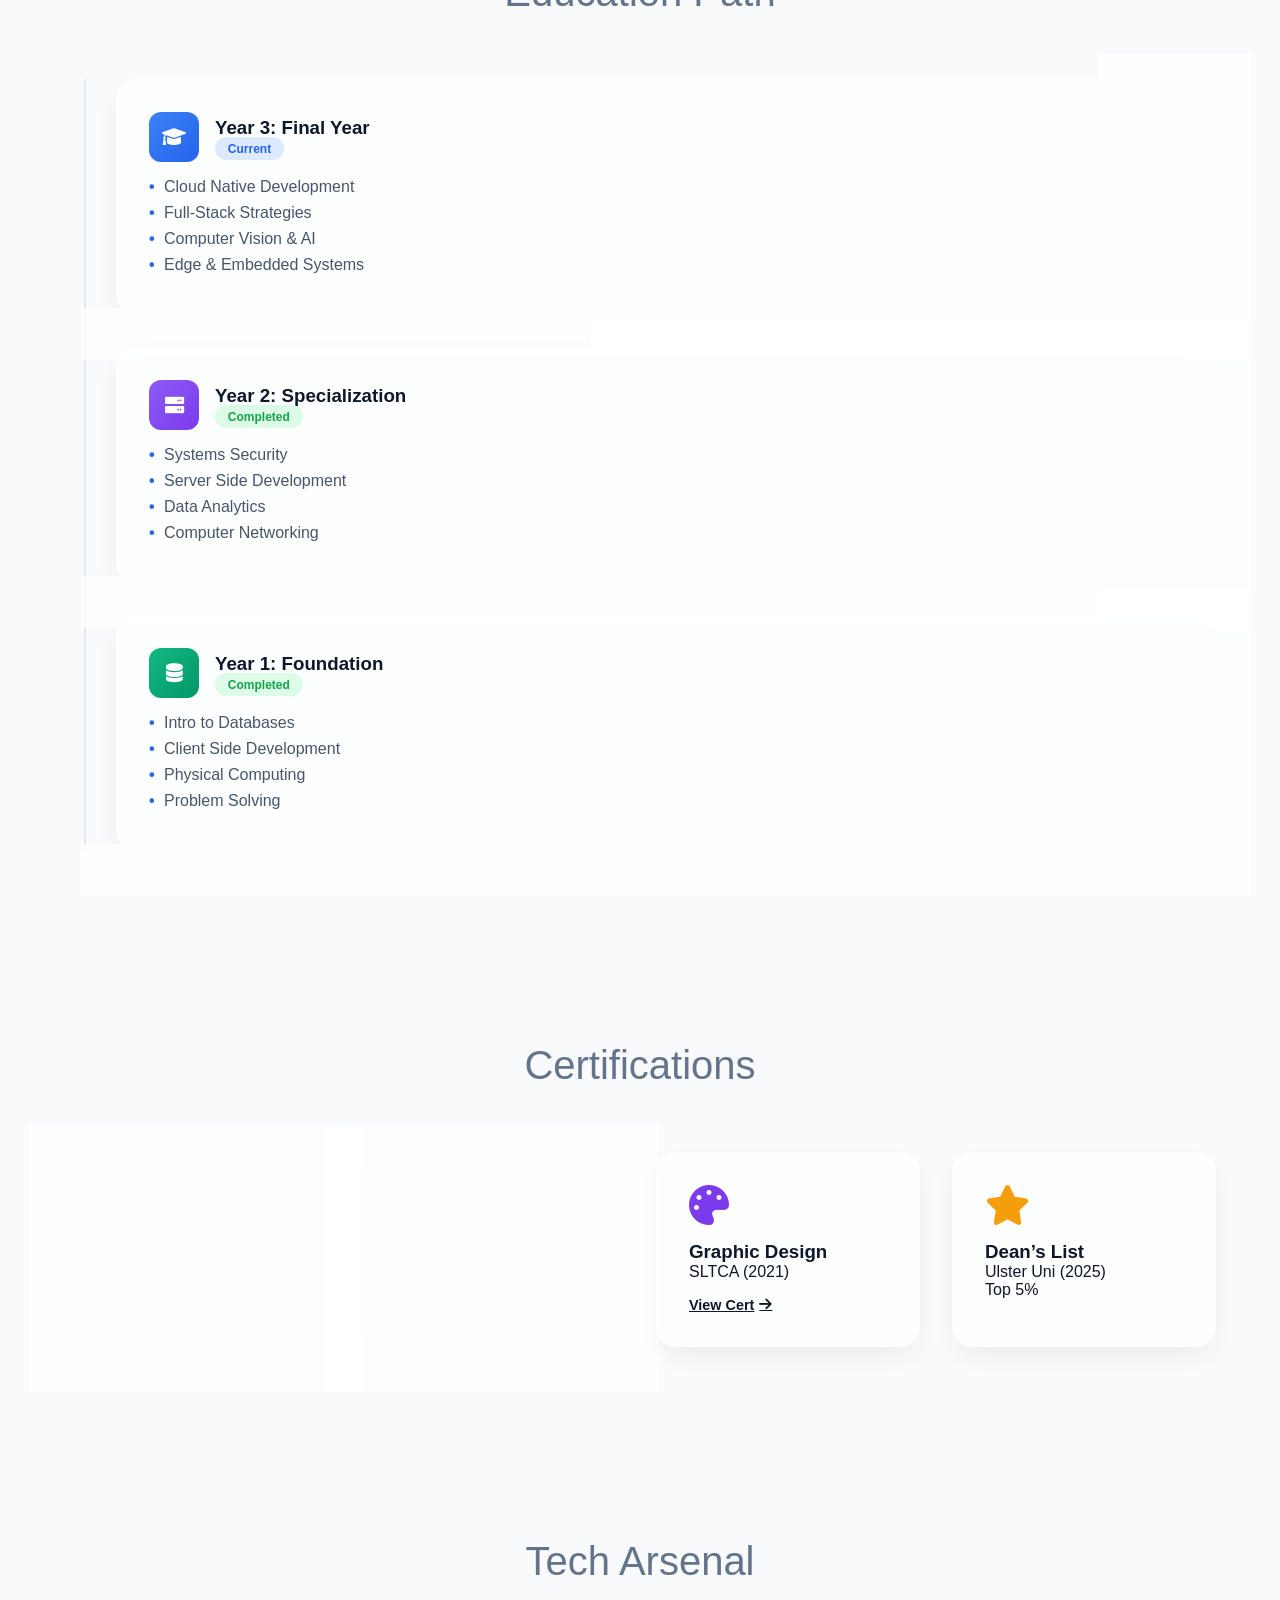
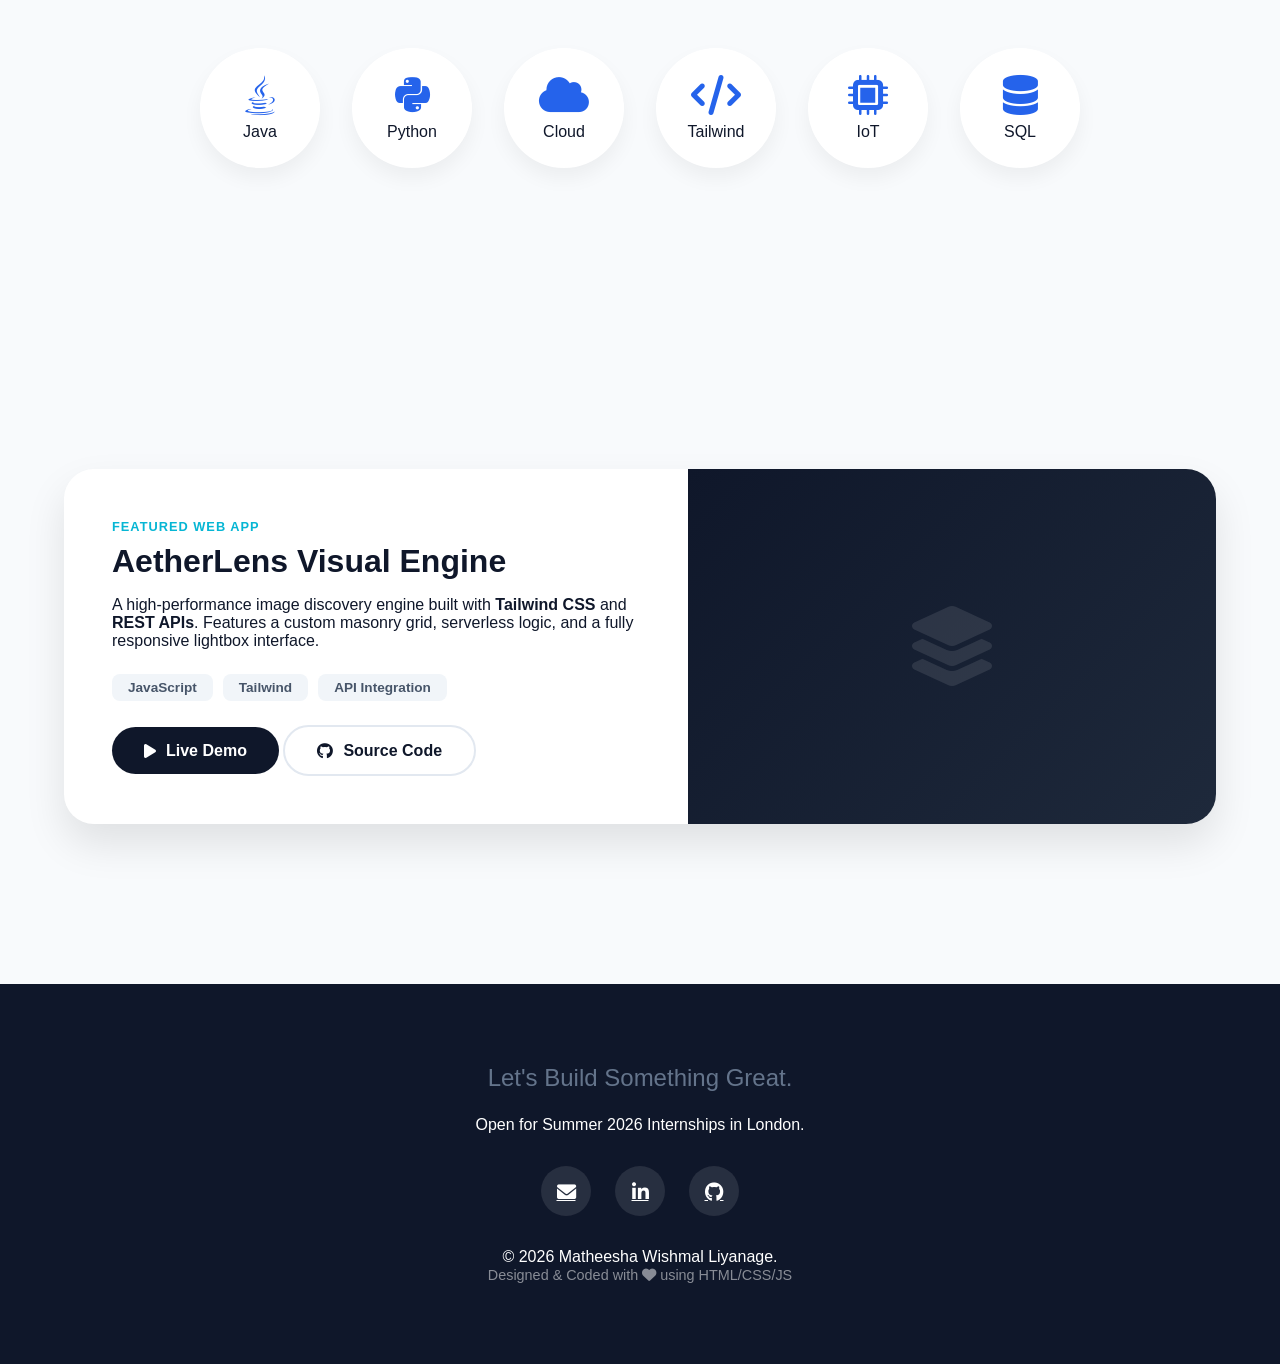
==== commit f32101eb: "Add files via upload" ====
--- a/index.html
+++ b/index.html
@@ -37,7 +37,7 @@
             
             <div class="hero-buttons fade-in-up delay-3">
                 <a href="#projects" class="btn primary glow-effect">View My Work <i class="fas fa-arrow-right"></i></a>
-                <a href="cv.pdf" target="_blank" class="btn secondary">Download CV <i class="fas fa-download"></i></a>
+                <a href="Matheesha_Liyanage_CV_Computing.pdf" target="_blank" class="btn secondary">Download CV <i class="fas fa-download"></i></a>
             </div>
         </div>
         
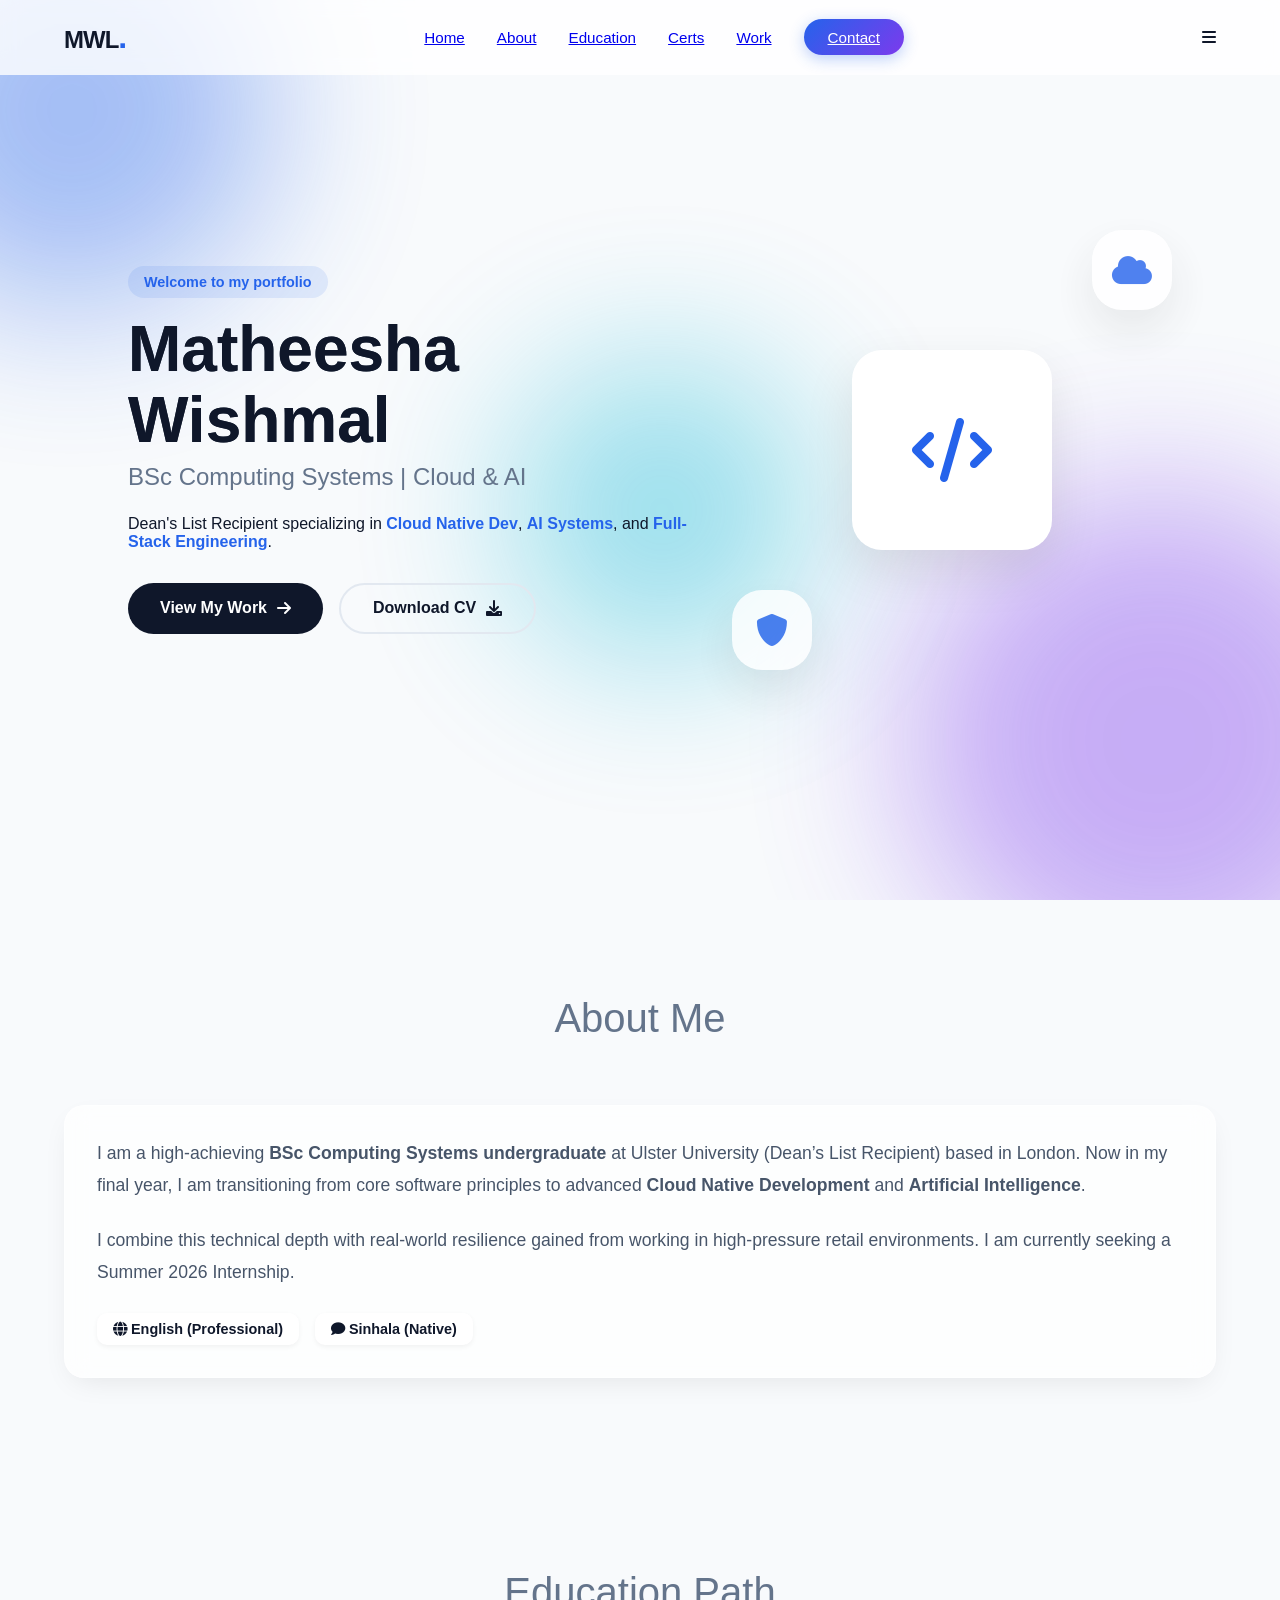
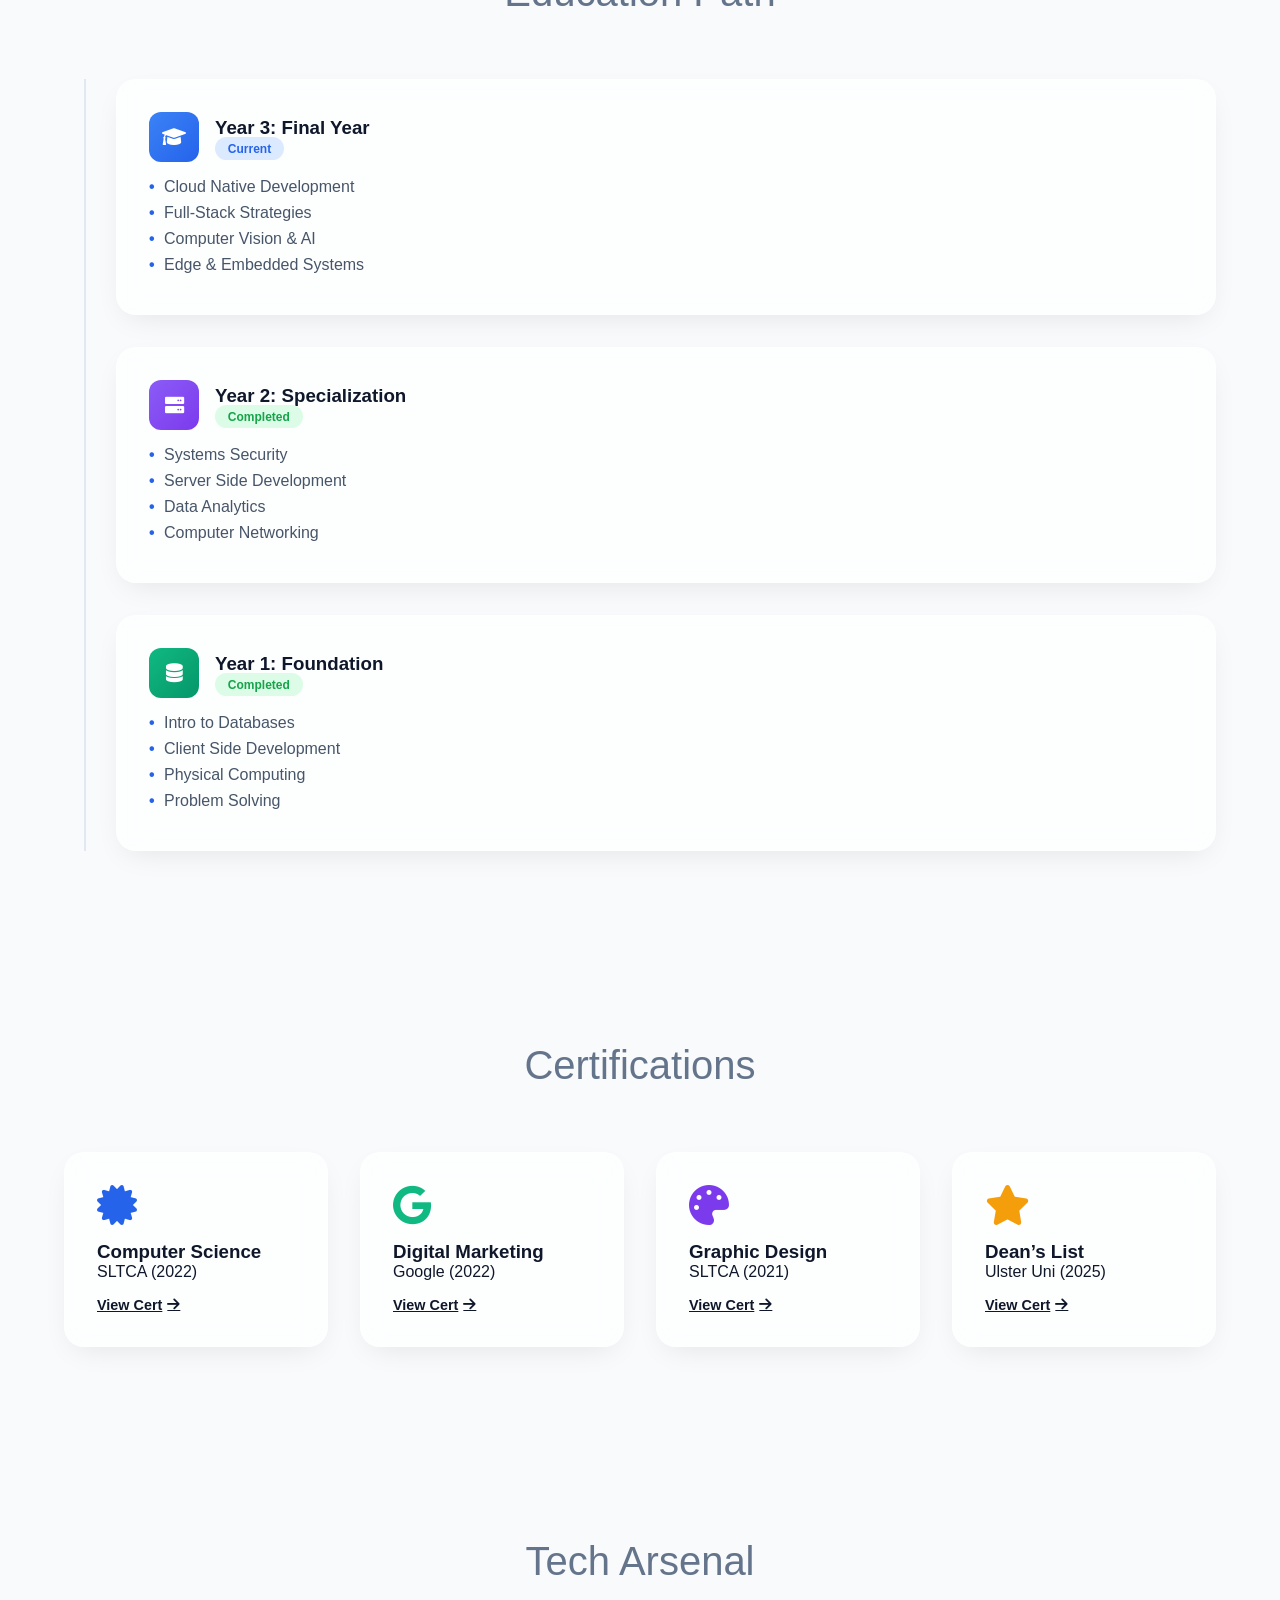
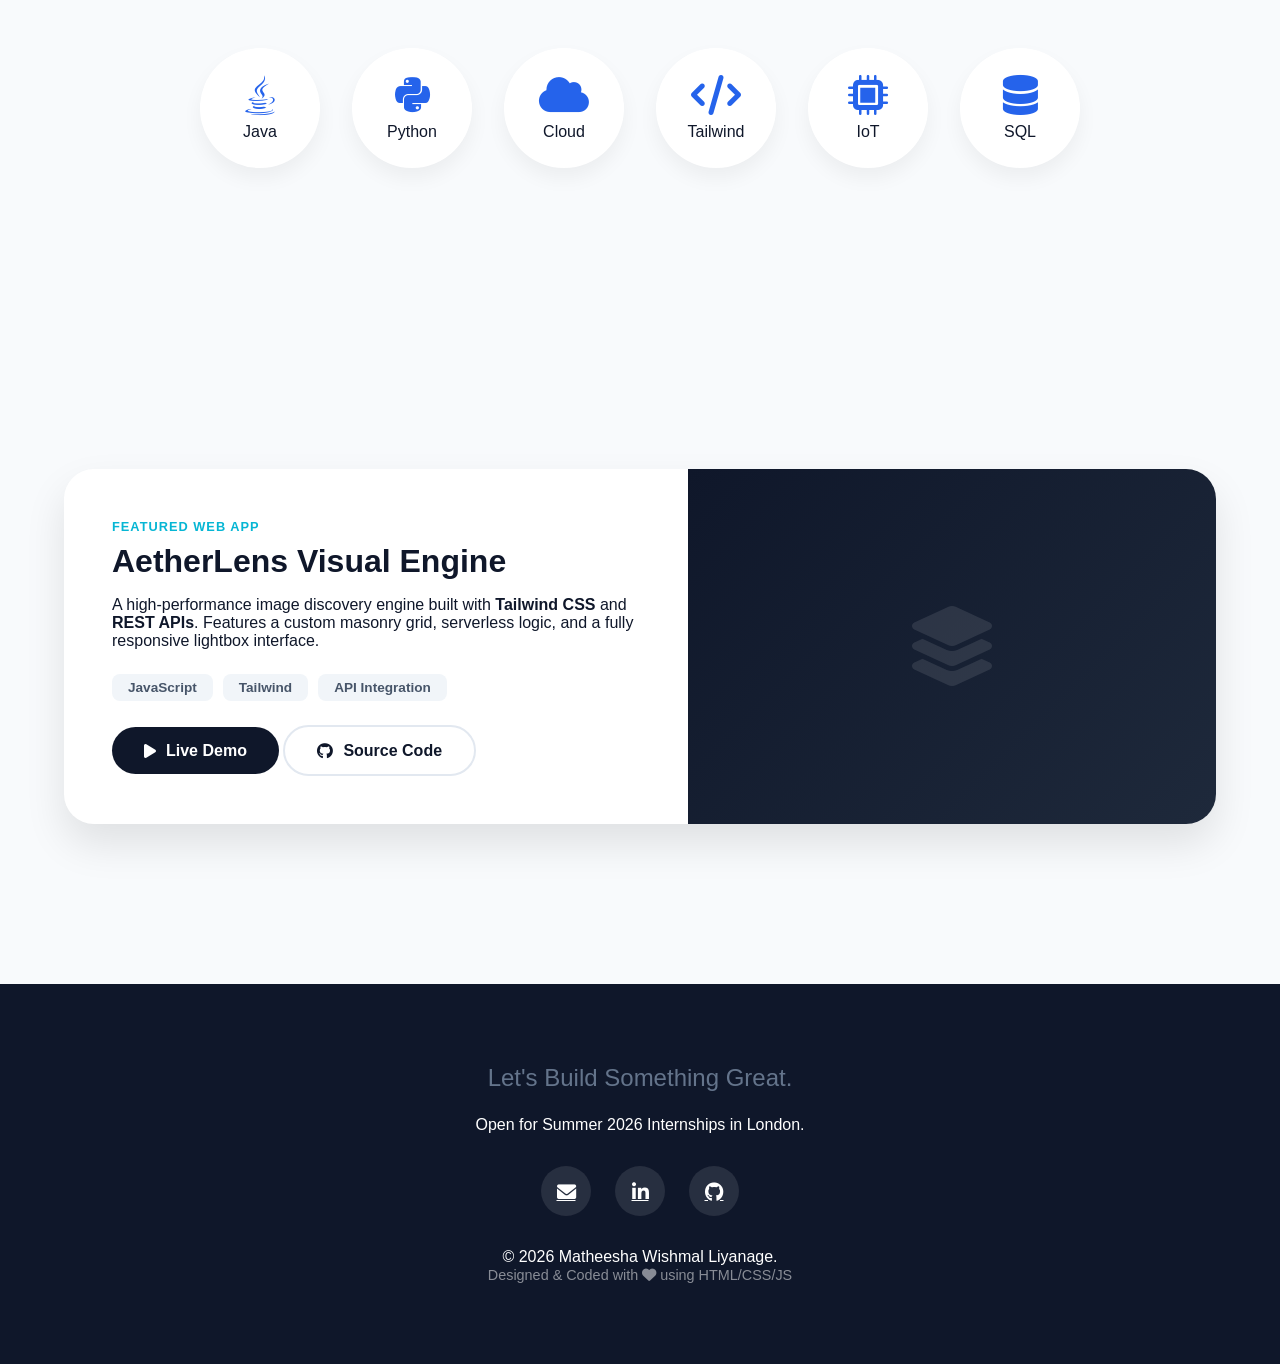
==== commit b3444fe1: "Fix HTML encoding issues in index.html" ====
--- a/index.html
+++ b/index.html
@@ -166,7 +166,7 @@
                 <i class="fas fa-star card-icon text-gold"></i>
                 <h3>Dean’s List</h3>
                 <p class="sm-text">Ulster Uni (2025)</p>
-                <span class="gold-badge">Top 5%</span>
+                <a href="cert-deanslist.pdf" target="_blank" class="link-arrow">View Cert <i class="fas fa-arrow-right"></i></a>
             </div>
 
         </div>
@@ -252,4 +252,4 @@
 
     <script src="script.js"></script>
 </body>
-</html>+</html>
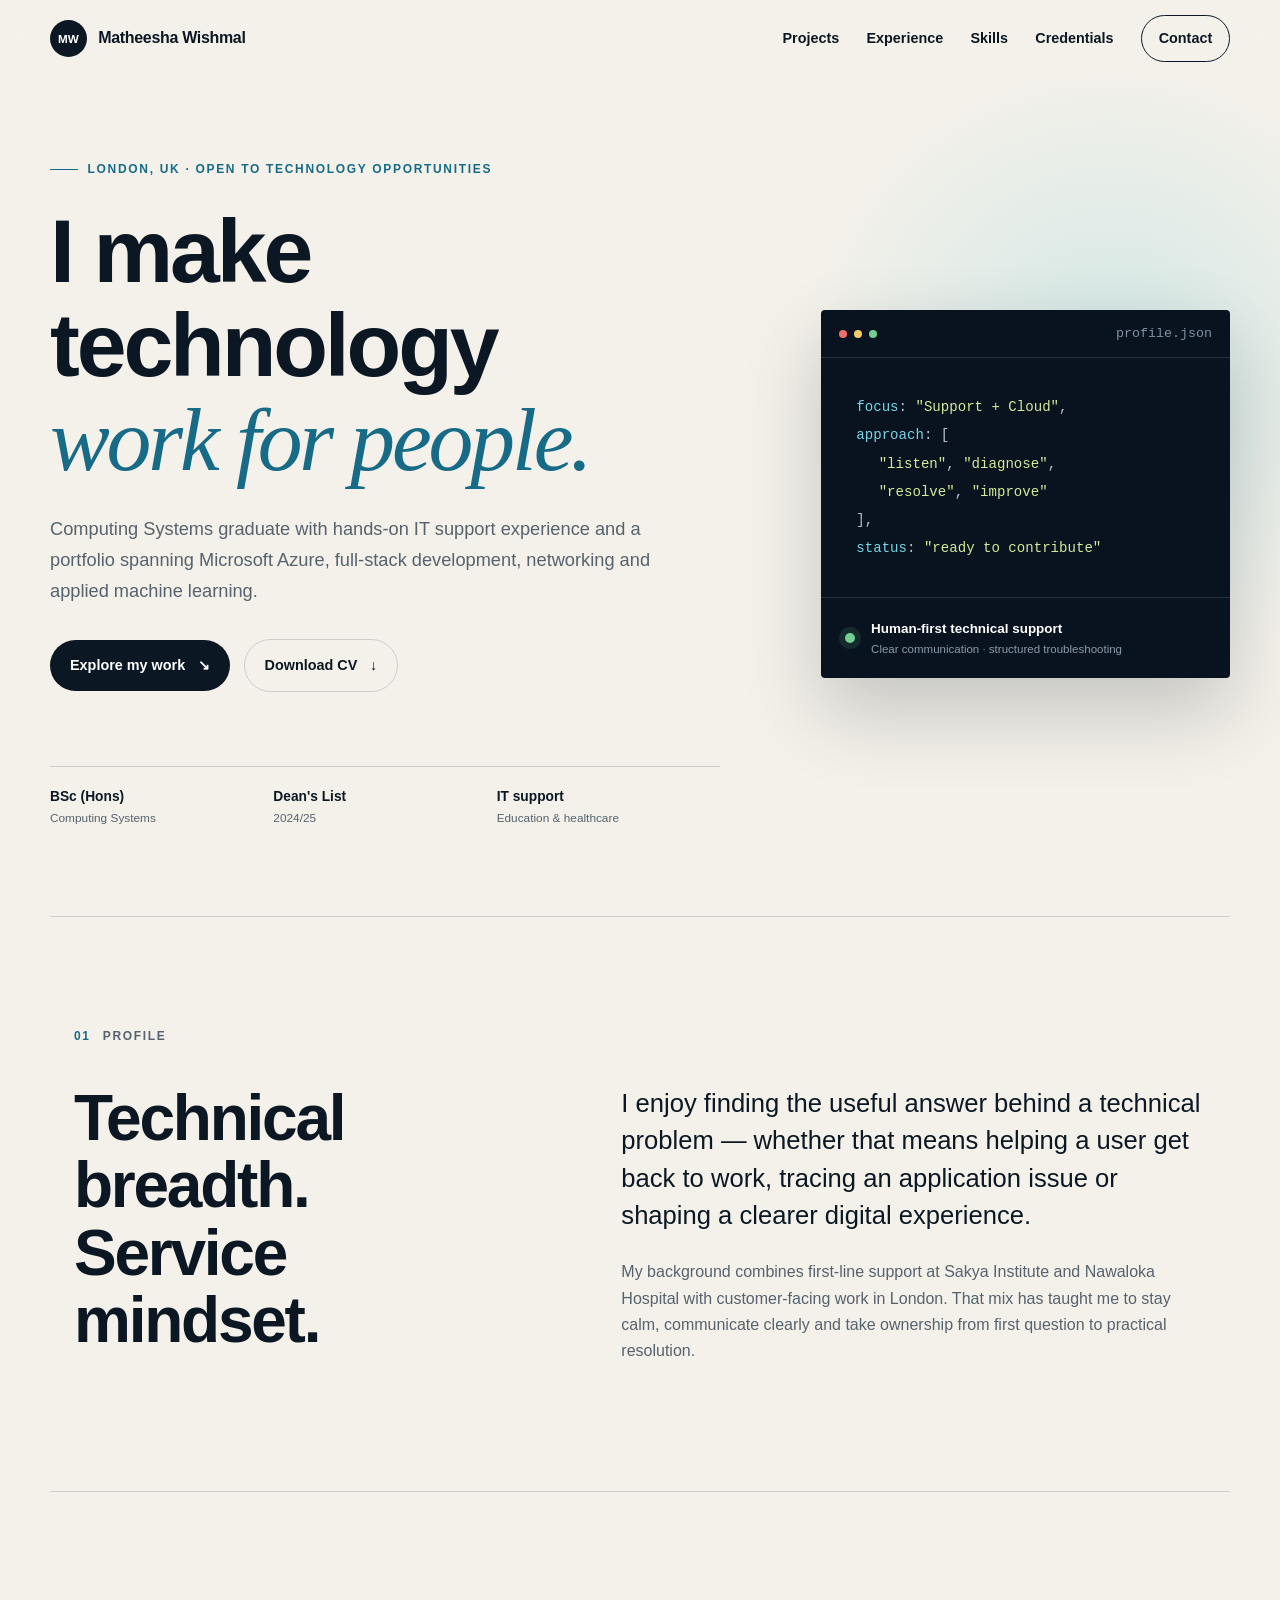
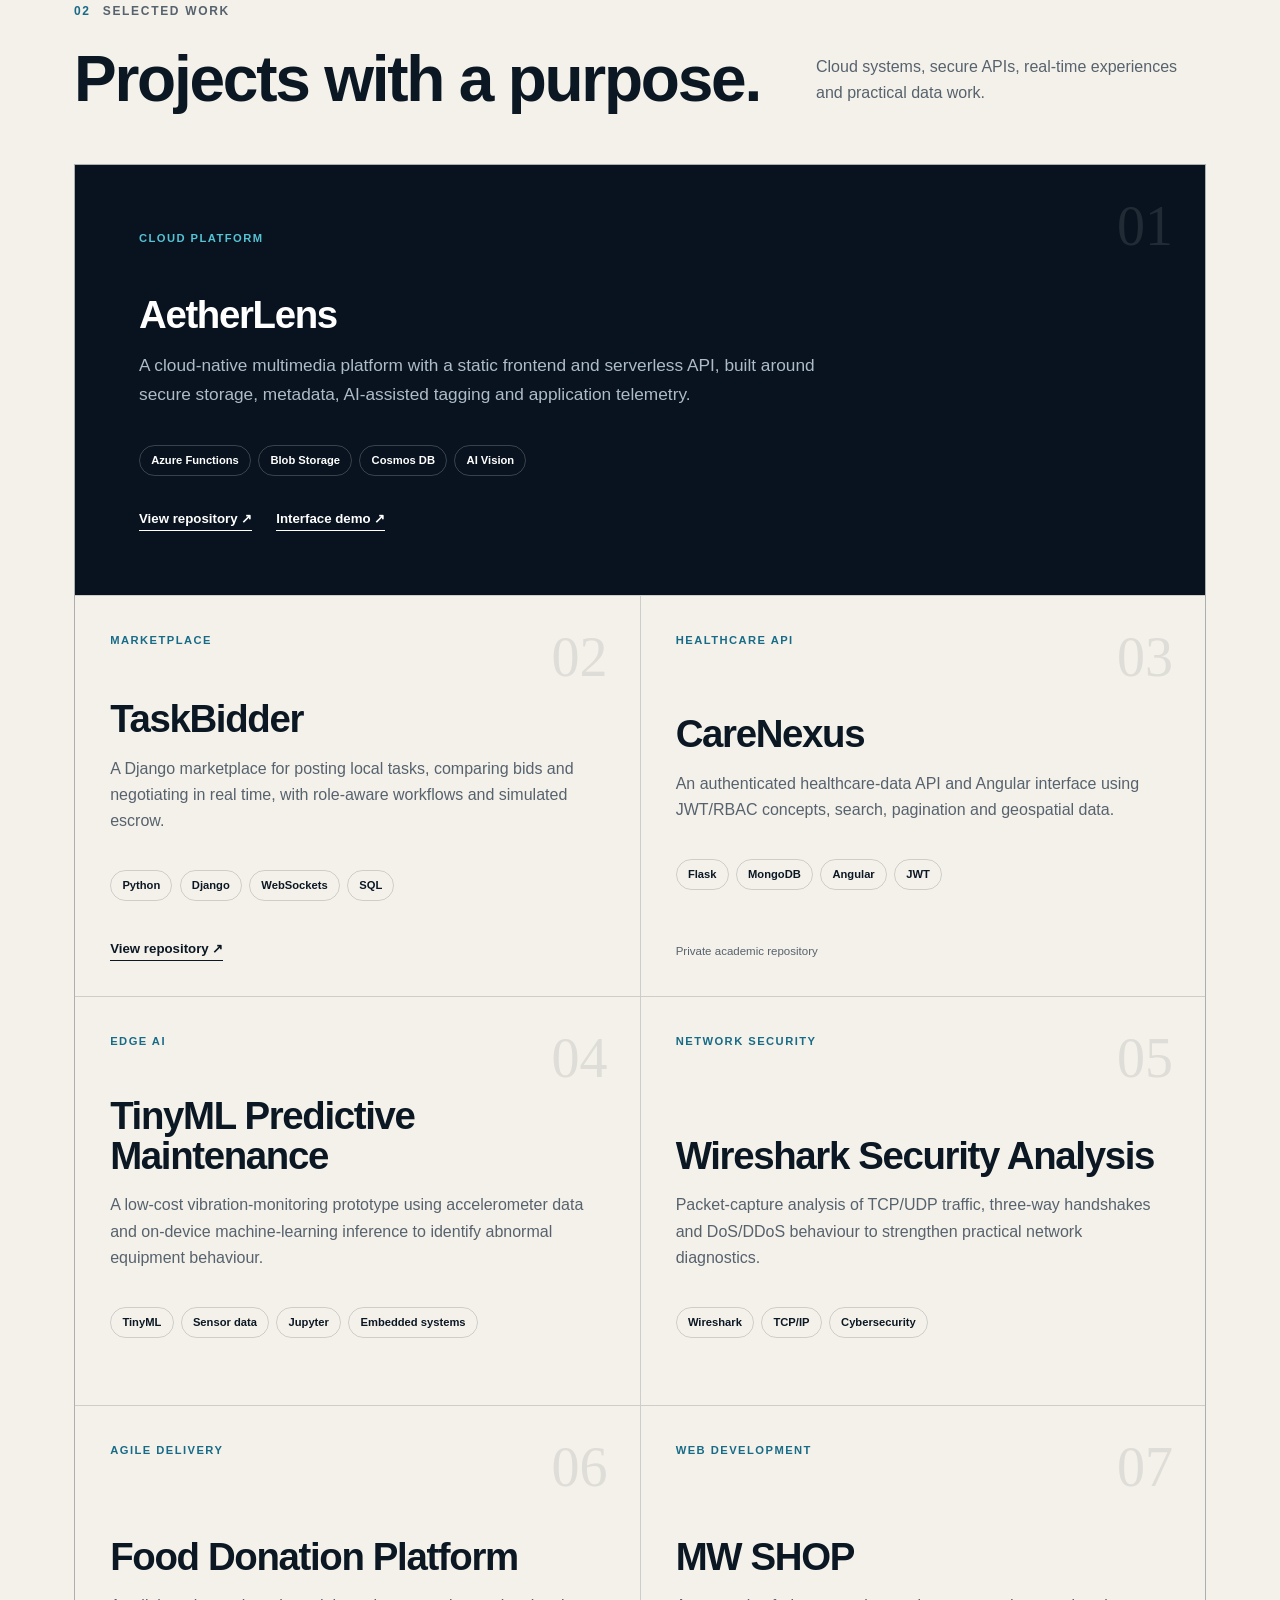
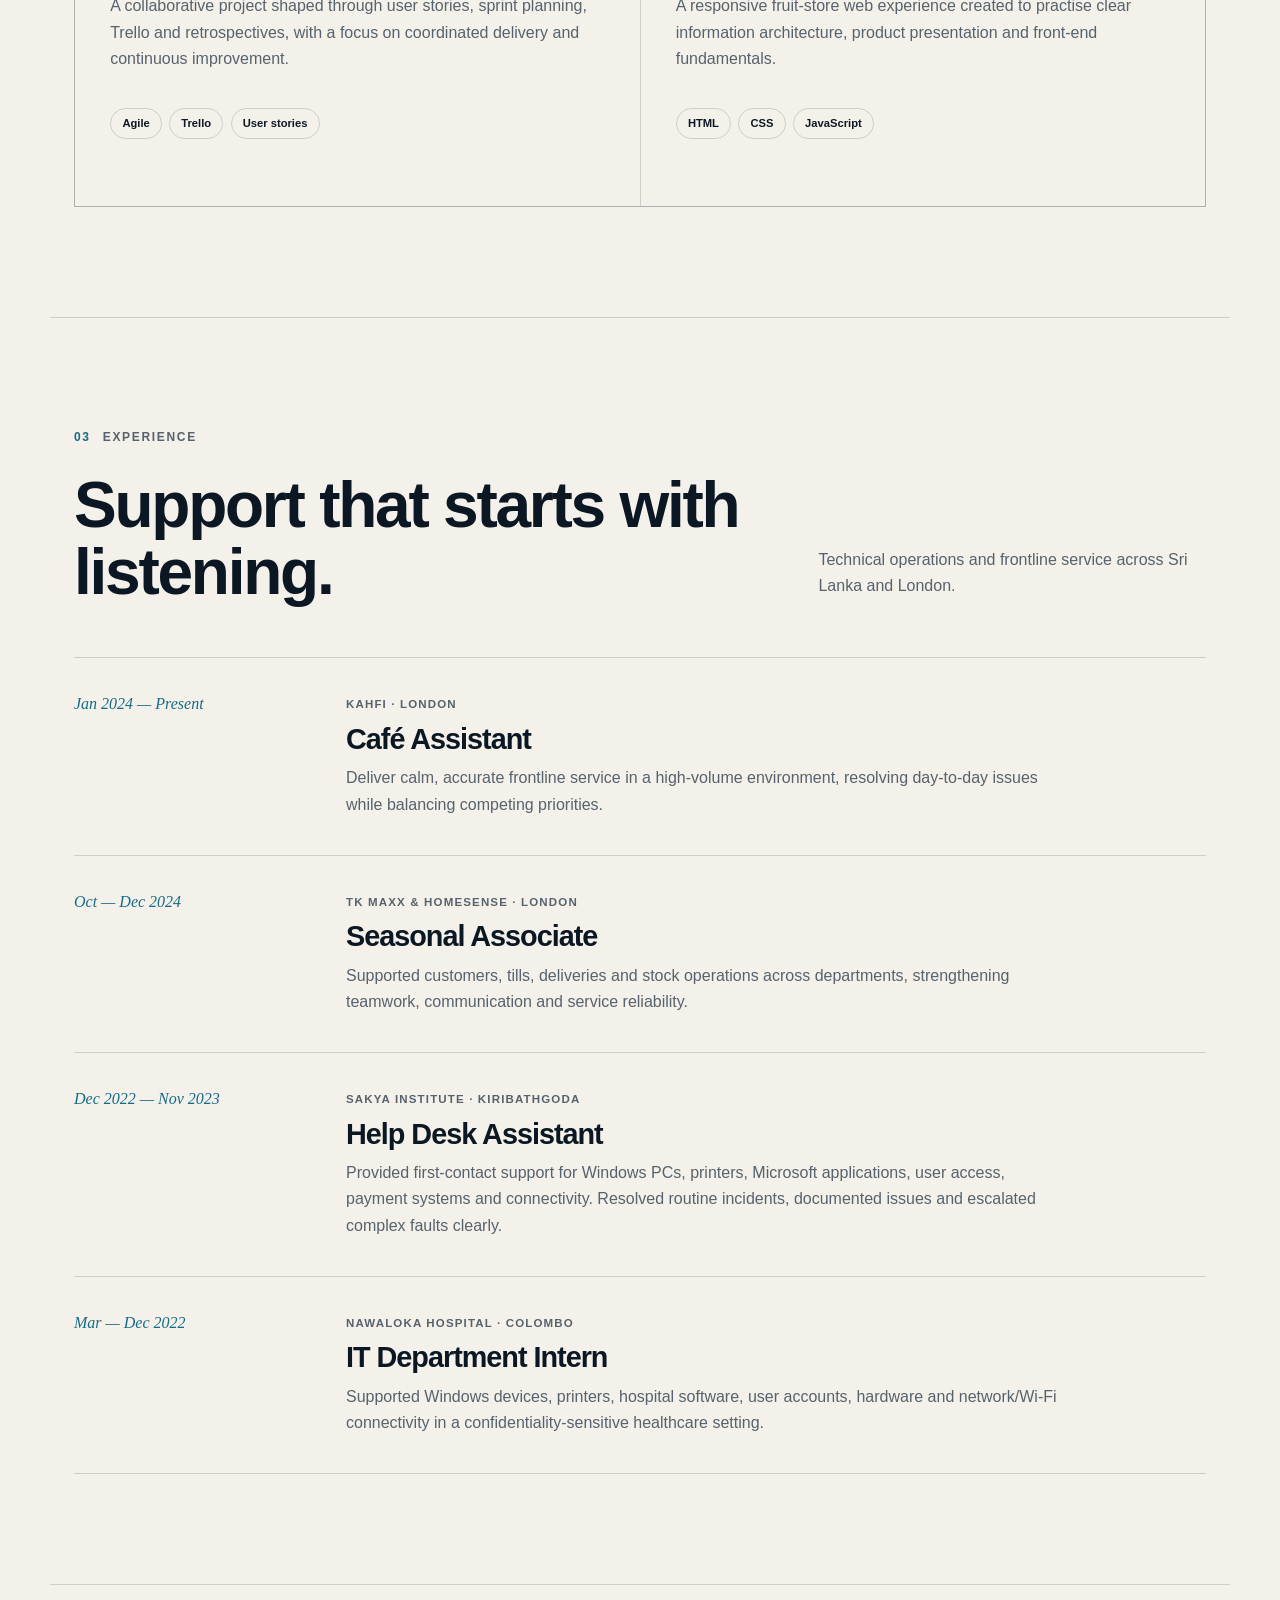
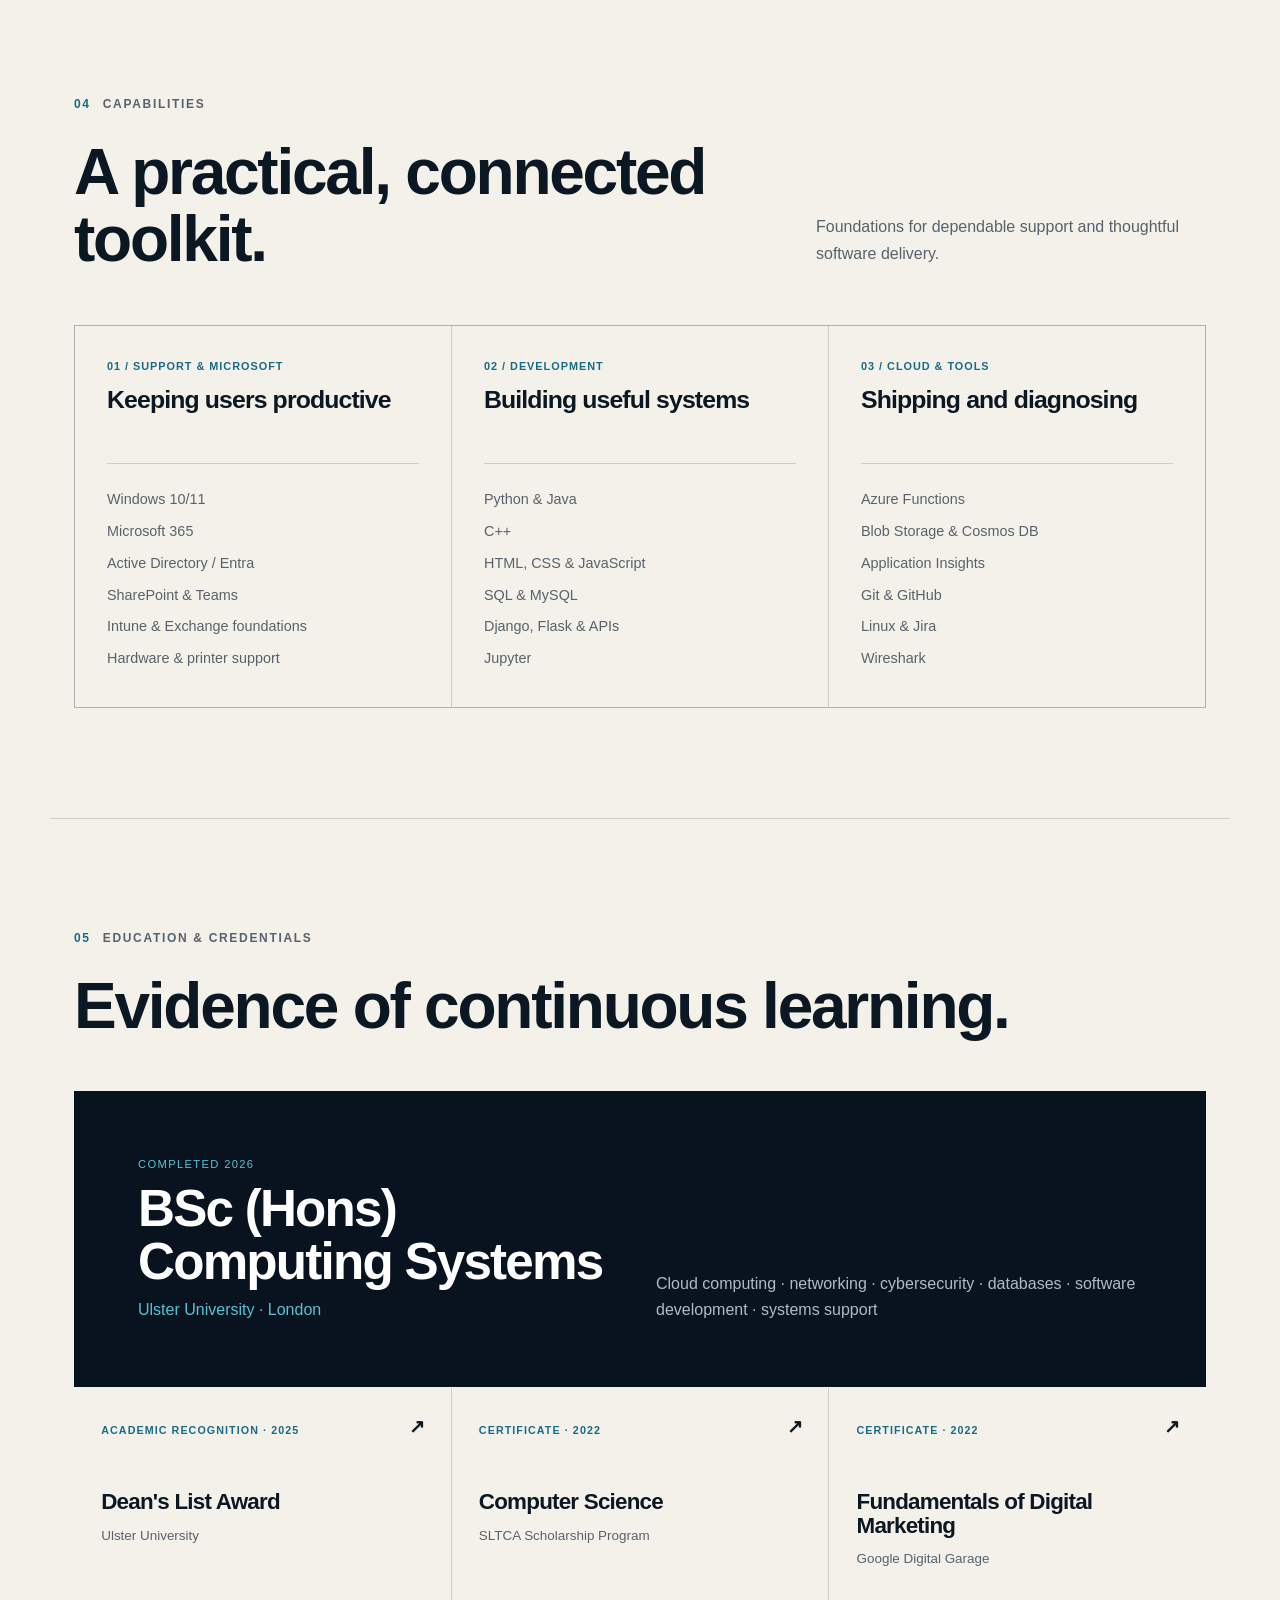
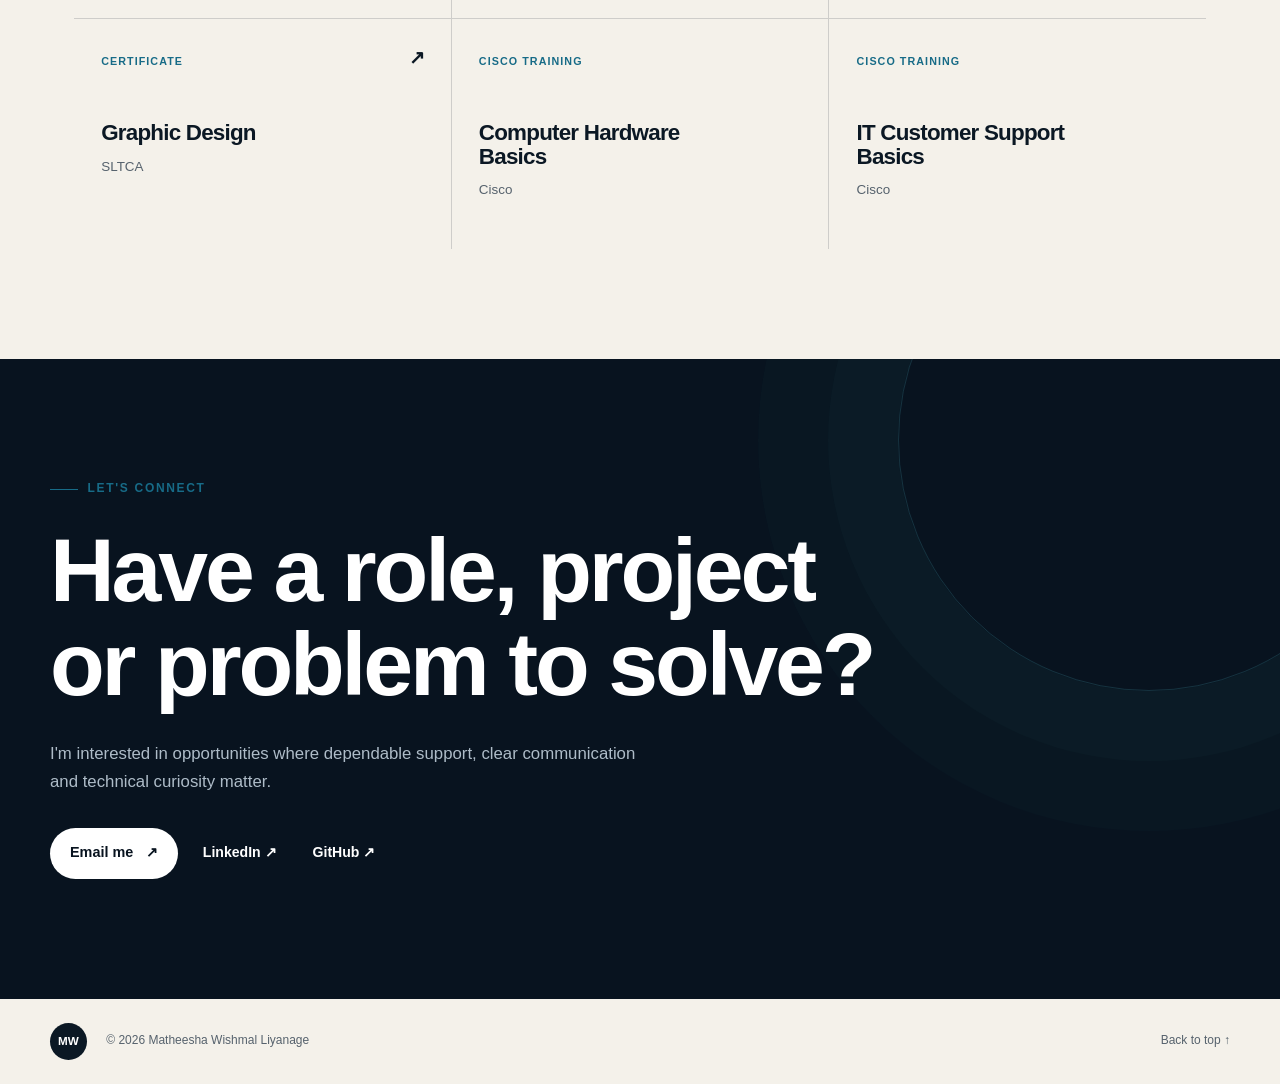
==== commit cfaaa02f: "Redesign portfolio and refresh professional profile" ====
--- a/index.html
+++ b/index.html
@@ -1,255 +1,140 @@
-<!DOCTYPE html>
-<html lang="en">
-<head>
-    <meta charset="UTF-8">
-    <meta name="viewport" content="width=device-width, initial-scale=1.0">
-    <title>Matheesha Wishmal Liyanage | Portfolio</title>
-    <link rel="stylesheet" href="style.css">
-    <link rel="stylesheet" href="https://cdnjs.cloudflare.com/ajax/libs/font-awesome/6.0.0/css/all.min.css">
-</head>
-<body>
-
-    <div class="background-blobs">
-        <div class="blob blob-1"></div>
-        <div class="blob blob-2"></div>
-        <div class="blob blob-3"></div>
-    </div>
-
-    <nav class="navbar">
-        <div class="logo">MWL<span class="dot">.</span></div>
-        <ul class="nav-links">
-            <li><a href="#home">Home</a></li>
-            <li><a href="#about">About</a></li>
-            <li><a href="#education">Education</a></li>
-            <li><a href="#certifications">Certs</a></li>
-            <li><a href="#projects">Work</a></li>
-            <li><a href="#contact" class="btn-contact">Contact</a></li>
-        </ul>
-        <div class="hamburger"><i class="fas fa-bars"></i></div>
-    </nav>
-
-    <section id="home" class="hero">
-        <div class="hero-content">
-            <span class="badge-pill fade-in-up">Welcome to my portfolio</span>
-            <h1 class="typing-text">Matheesha Wishmal</h1>
-            <h2 class="fade-in-up delay-1">BSc Computing Systems | Cloud & AI</h2>
-            <p class="fade-in-up delay-2">Dean's List Recipient specializing in <span class="highlight">Cloud Native Dev</span>, <span class="highlight">AI Systems</span>, and <span class="highlight">Full-Stack Engineering</span>.</p>
-            
-            <div class="hero-buttons fade-in-up delay-3">
-                <a href="#projects" class="btn primary glow-effect">View My Work <i class="fas fa-arrow-right"></i></a>
-                <a href="Matheesha_Liyanage_CV_Computing.pdf" target="_blank" class="btn secondary">Download CV <i class="fas fa-download"></i></a>
-            </div>
-        </div>
-        
-        <div class="hero-visual fade-in-right">
-            <div class="floating-card">
-                <i class="fas fa-code"></i>
-            </div>
-            <div class="floating-card small" style="top: -20px; right: -20px;">
-                <i class="fas fa-cloud"></i>
-            </div>
-            <div class="floating-card small" style="bottom: -20px; left: -20px;">
-                <i class="fas fa-shield-alt"></i>
-            </div>
-        </div>
-    </section>
-
-    <section id="about" class="container">
-        <h2 class="section-title scroll-reveal">About Me</h2>
-        <div class="glass-panel scroll-reveal">
-            <div class="about-grid">
-                <div class="about-text">
-                    <p>
-                        I am a high-achieving <strong>BSc Computing Systems undergraduate</strong> at Ulster University (Dean’s List Recipient) based in London. 
-                        Now in my final year, I am transitioning from core software principles to advanced <strong>Cloud Native Development</strong> and <strong>Artificial Intelligence</strong>.
-                    </p>
-                    <p>
-                        I combine this technical depth with real-world resilience gained from working in high-pressure retail environments. I am currently seeking a Summer 2026 Internship.
-                    </p>
-                    
-                    <div class="languages-row">
-                        <div class="lang-pill"><i class="fas fa-globe"></i> English (Professional)</div>
-                        <div class="lang-pill"><i class="fas fa-comment"></i> Sinhala (Native)</div>
-                    </div>
-                </div>
-            </div>
-        </div>
-    </section>
-
-    <section id="education" class="container">
-        <h2 class="section-title scroll-reveal">Education Path</h2>
-        <div class="timeline">
-            
-            <div class="timeline-item scroll-reveal left">
-                <div class="timeline-content glass-card">
-                    <div class="card-header">
-                        <div class="icon-box gradient-1"><i class="fas fa-graduation-cap"></i></div>
-                        <div>
-                            <h3>Year 3: Final Year</h3>
-                            <span class="status-badge pulse">Current</span>
-                        </div>
-                    </div>
-                    <ul class="styled-list">
-                        <li>Cloud Native Development</li>
-                        <li>Full-Stack Strategies</li>
-                        <li>Computer Vision & AI</li>
-                        <li>Edge & Embedded Systems</li>
-                    </ul>
-                </div>
-            </div>
-
-            <div class="timeline-item scroll-reveal right">
-                <div class="timeline-content glass-card">
-                    <div class="card-header">
-                        <div class="icon-box gradient-2"><i class="fas fa-server"></i></div>
-                        <div>
-                            <h3>Year 2: Specialization</h3>
-                            <span class="status-badge completed">Completed</span>
-                        </div>
-                    </div>
-                    <ul class="styled-list">
-                        <li>Systems Security</li>
-                        <li>Server Side Development</li>
-                        <li>Data Analytics</li>
-                        <li>Computer Networking</li>
-                    </ul>
-                </div>
-            </div>
-
-            <div class="timeline-item scroll-reveal left">
-                <div class="timeline-content glass-card">
-                    <div class="card-header">
-                        <div class="icon-box gradient-3"><i class="fas fa-database"></i></div>
-                        <div>
-                            <h3>Year 1: Foundation</h3>
-                            <span class="status-badge completed">Completed</span>
-                        </div>
-                    </div>
-                    <ul class="styled-list">
-                        <li>Intro to Databases</li>
-                        <li>Client Side Development</li>
-                        <li>Physical Computing</li>
-                        <li>Problem Solving</li>
-                    </ul>
-                </div>
-            </div>
-
-        </div>
-    </section>
-
-    <section id="certifications" class="container">
-        <h2 class="section-title scroll-reveal">Certifications</h2>
-        <div class="grid-4">
-            
-            <div class="glass-card hover-zoom scroll-reveal bottom">
-                <i class="fas fa-certificate card-icon text-blue"></i>
-                <h3>Computer Science</h3>
-                <p class="sm-text">SLTCA (2022)</p>
-                <a href="cert-cs.pdf" target="_blank" class="link-arrow">View Cert <i class="fas fa-arrow-right"></i></a>
-            </div>
-
-            <div class="glass-card hover-zoom scroll-reveal bottom delay-1">
-                <i class="fab fa-google card-icon text-green"></i>
-                <h3>Digital Marketing</h3>
-                <p class="sm-text">Google (2022)</p>
-                <a href="cert-google.pdf" target="_blank" class="link-arrow">View Cert <i class="fas fa-arrow-right"></i></a>
-            </div>
-
-            <div class="glass-card hover-zoom scroll-reveal bottom delay-2">
-                <i class="fas fa-palette card-icon text-purple"></i>
-                <h3>Graphic Design</h3>
-                <p class="sm-text">SLTCA (2021)</p>
-                <a href="cert-graphic.pdf" target="_blank" class="link-arrow">View Cert <i class="fas fa-arrow-right"></i></a>
-            </div>
-
-            <div class="glass-card hover-zoom scroll-reveal bottom delay-3 special-border">
-                <i class="fas fa-star card-icon text-gold"></i>
-                <h3>Dean’s List</h3>
-                <p class="sm-text">Ulster Uni (2025)</p>
-                <a href="cert-deanslist.pdf" target="_blank" class="link-arrow">View Cert <i class="fas fa-arrow-right"></i></a>
-            </div>
-
-        </div>
-    </section>
-
-    <section id="skills" class="container">
-        <h2 class="section-title scroll-reveal">Tech Arsenal</h2>
-        <div class="skills-wrapper">
-            
-            <div class="skill-circle scroll-reveal zoom">
-                <i class="fab fa-java"></i>
-                <span>Java</span>
-            </div>
-            <div class="skill-circle scroll-reveal zoom delay-1">
-                <i class="fab fa-python"></i>
-                <span>Python</span>
-            </div>
-            <div class="skill-circle scroll-reveal zoom delay-2">
-                <i class="fas fa-cloud"></i>
-                <span>Cloud</span>
-            </div>
-            <div class="skill-circle scroll-reveal zoom delay-3">
-                <i class="fas fa-code"></i>
-                <span>Tailwind</span>
-            </div>
-            <div class="skill-circle scroll-reveal zoom delay-1">
-                <i class="fas fa-microchip"></i>
-                <span>IoT</span>
-            </div>
-            <div class="skill-circle scroll-reveal zoom delay-2">
-                <i class="fas fa-database"></i>
-                <span>SQL</span>
-            </div>
-
-        </div>
-    </section>
-
-    <section id="projects" class="container">
-        <h2 class="section-title scroll-reveal">Featured Work</h2>
-        
-        <div class="project-showcase scroll-reveal">
-            <div class="project-content">
-                <span class="project-tag">Featured Web App</span>
-                <h3>AetherLens Visual Engine</h3>
-                <p>A high-performance image discovery engine built with <strong>Tailwind CSS</strong> and <strong>REST APIs</strong>. Features a custom masonry grid, serverless logic, and a fully responsive lightbox interface.</p>
-                
-                <div class="tech-tags">
-                    <span>JavaScript</span>
-                    <span>Tailwind</span>
-                    <span>API Integration</span>
-                </div>
-
-                <div class="project-actions">
-                    <a href="https://matheeshawishmal.github.io/aether-lens.html" target="_blank" class="btn primary"><i class="fas fa-play"></i> Live Demo</a>
-                    <a href="https://github.com/matheeshawishmal/matheeshawishmal.github.io/blob/main/aether-lens.html" target="_blank" class="btn secondary"><i class="fab fa-github"></i> Source Code</a>
-                </div>
-            </div>
-            <div class="project-image">
-                <i class="fas fa-layer-group big-icon"></i>
-                <div class="overlay"></div>
-            </div>
-        </div>
-
-    </section>
-
-    <section id="contact" class="footer">
-        <div class="footer-content scroll-reveal">
-            <h2>Let's Build Something Great.</h2>
-            <p>Open for Summer 2026 Internships in London.</p>
-            
-            <div class="social-orbit">
-                <a href="mailto:matheesha528@gmail.com" class="orbit-item"><i class="fas fa-envelope"></i></a>
-                <a href="https://www.linkedin.com/in/matheesha-wishmal-4859822b1/" target="_blank" class="orbit-item"><i class="fab fa-linkedin-in"></i></a>
-                <a href="https://github.com/" target="_blank" class="orbit-item"><i class="fab fa-github"></i></a>
-            </div>
-
-            <p class="copyright">
-                &copy; 2026 Matheesha Wishmal Liyanage.<br>
-                <span class="faint">Designed & Coded with <i class="fas fa-heart"></i> using HTML/CSS/JS</span>
-            </p>
-        </div>
-    </section>
-
-    <script src="script.js"></script>
-</body>
-</html>
+<!doctype html>
+<html lang="en">
+<head>
+  <meta charset="utf-8">
+  <meta name="viewport" content="width=device-width, initial-scale=1">
+  <meta name="theme-color" content="#08131f">
+  <meta name="description" content="Portfolio of Matheesha Wishmal Liyanage, a Computing Systems graduate and IT support professional building secure cloud, software and data solutions.">
+  <meta name="author" content="Matheesha Wishmal Liyanage">
+  <meta name="robots" content="index, follow">
+  <link rel="canonical" href="https://matheeshawishmal.github.io/">
+  <meta property="og:type" content="website">
+  <meta property="og:url" content="https://matheeshawishmal.github.io/">
+  <meta property="og:title" content="Matheesha Wishmal Liyanage | Computing Systems & IT Support">
+  <meta property="og:description" content="IT support experience, cloud engineering projects and practical software solutions.">
+  <meta property="og:image" content="https://matheeshawishmal.github.io/og-image.png">
+  <meta name="twitter:card" content="summary_large_image">
+  <meta name="twitter:title" content="Matheesha Wishmal Liyanage | Portfolio">
+  <meta name="twitter:description" content="Computing Systems graduate focused on IT support, Microsoft technologies and secure cloud solutions.">
+  <meta name="twitter:image" content="https://matheeshawishmal.github.io/og-image.png">
+  <title>Matheesha Wishmal Liyanage | Computing Systems & IT Support</title>
+  <link rel="icon" href="favicon.svg" type="image/svg+xml">
+  <link rel="stylesheet" href="style.css">
+  <script type="application/ld+json">
+  {
+    "@context": "https://schema.org",
+    "@type": "Person",
+    "name": "Matheesha Wishmal Liyanage",
+    "url": "https://matheeshawishmal.github.io/",
+    "sameAs": ["https://github.com/MatheeshaWishmal", "https://www.linkedin.com/in/matheesha-wishmal-4859822b1/"],
+    "alumniOf": {"@type": "CollegeOrUniversity", "name": "Ulster University"},
+    "knowsAbout": ["IT support", "Microsoft 365", "Azure", "Python", "JavaScript", "SQL", "Cybersecurity"]
+  }
+  </script>
+</head>
+<body>
+  <a class="skip-link" href="#main">Skip to content</a>
+  <header class="site-header" data-header>
+    <a class="brand" href="#top" aria-label="Matheesha Wishmal Liyanage, home">
+      <span class="brand-mark" aria-hidden="true">MW</span><span class="brand-name">Matheesha Wishmal</span>
+    </a>
+    <button class="nav-toggle" type="button" aria-expanded="false" aria-controls="primary-nav" data-nav-toggle>
+      <span class="sr-only">Toggle navigation</span><span></span><span></span>
+    </button>
+    <nav id="primary-nav" class="primary-nav" aria-label="Primary navigation" data-nav>
+      <a href="#projects">Projects</a><a href="#experience">Experience</a><a href="#skills">Skills</a><a href="#credentials">Credentials</a><a class="nav-cta" href="#contact">Contact</a>
+    </nav>
+  </header>
+
+  <main id="main">
+    <section class="hero" id="top" aria-labelledby="hero-title">
+      <div class="hero-glow" aria-hidden="true"></div>
+      <div class="hero-copy reveal">
+        <p class="eyebrow"><span></span> London, UK · Open to technology opportunities</p>
+        <h1 id="hero-title">I make technology<br><em>work for people.</em></h1>
+        <p class="hero-lede">Computing Systems graduate with hands-on IT support experience and a portfolio spanning Microsoft Azure, full-stack development, networking and applied machine learning.</p>
+        <div class="hero-actions">
+          <a class="button button-primary" href="#projects">Explore my work <span aria-hidden="true">↘</span></a>
+          <a class="button button-ghost" href="CV.pdf" download>Download CV <span aria-hidden="true">↓</span></a>
+        </div>
+        <ul class="hero-proof" aria-label="Highlights">
+          <li><strong>BSc (Hons)</strong><span>Computing Systems</span></li>
+          <li><strong>Dean's List</strong><span>2024/25</span></li>
+          <li><strong>IT support</strong><span>Education & healthcare</span></li>
+        </ul>
+      </div>
+      <div class="hero-panel reveal" aria-label="Professional focus">
+        <div class="terminal-bar"><span></span><span></span><span></span><small>profile.json</small></div>
+        <div class="code-card" aria-hidden="true">
+          <p><span class="code-key">focus</span>: <span class="code-string">"Support + Cloud"</span>,</p>
+          <p><span class="code-key">approach</span>: [</p>
+          <p class="indent"><span class="code-string">"listen"</span>, <span class="code-string">"diagnose"</span>,</p>
+          <p class="indent"><span class="code-string">"resolve"</span>, <span class="code-string">"improve"</span></p>
+          <p>],</p>
+          <p><span class="code-key">status</span>: <span class="code-string">"ready to contribute"</span></p>
+        </div>
+        <div class="signal"><span></span><p><strong>Human-first technical support</strong><small>Clear communication · structured troubleshooting</small></p></div>
+      </div>
+    </section>
+
+    <section class="section intro" aria-labelledby="about-title">
+      <div class="section-label"><span>01</span> Profile</div>
+      <div class="intro-grid">
+        <h2 id="about-title">Technical breadth.<br>Service mindset.</h2>
+        <div><p class="large-copy">I enjoy finding the useful answer behind a technical problem — whether that means helping a user get back to work, tracing an application issue or shaping a clearer digital experience.</p><p>My background combines first-line support at Sakya Institute and Nawaloka Hospital with customer-facing work in London. That mix has taught me to stay calm, communicate clearly and take ownership from first question to practical resolution.</p></div>
+      </div>
+    </section>
+
+    <section class="section projects" id="projects" aria-labelledby="projects-title">
+      <div class="section-heading"><div><div class="section-label"><span>02</span> Selected work</div><h2 id="projects-title">Projects with a purpose.</h2></div><p>Cloud systems, secure APIs, real-time experiences and practical data work.</p></div>
+      <div class="project-grid">
+        <article class="project-card project-featured reveal"><div class="project-index">01</div><div class="project-type">Cloud platform</div><h3>AetherLens</h3><p>A cloud-native multimedia platform with a static frontend and serverless API, built around secure storage, metadata, AI-assisted tagging and application telemetry.</p><ul class="tags"><li>Azure Functions</li><li>Blob Storage</li><li>Cosmos DB</li><li>AI Vision</li></ul><div class="project-links"><a href="https://github.com/MatheeshaWishmal/Cloud-Native-Development-AetherLens" target="_blank" rel="noopener">View repository <span aria-hidden="true">↗</span></a><a href="aether-lens.html">Interface demo <span aria-hidden="true">↗</span></a></div></article>
+        <article class="project-card reveal"><div class="project-index">02</div><div class="project-type">Marketplace</div><h3>TaskBidder</h3><p>A Django marketplace for posting local tasks, comparing bids and negotiating in real time, with role-aware workflows and simulated escrow.</p><ul class="tags"><li>Python</li><li>Django</li><li>WebSockets</li><li>SQL</li></ul><a class="card-link" href="https://github.com/MatheeshaWishmal/task-bidder" target="_blank" rel="noopener" aria-label="View TaskBidder repository">View repository <span aria-hidden="true">↗</span></a></article>
+        <article class="project-card reveal"><div class="project-index">03</div><div class="project-type">Healthcare API</div><h3>CareNexus</h3><p>An authenticated healthcare-data API and Angular interface using JWT/RBAC concepts, search, pagination and geospatial data.</p><ul class="tags"><li>Flask</li><li>MongoDB</li><li>Angular</li><li>JWT</li></ul><span class="private-note">Private academic repository</span></article>
+        <article class="project-card reveal"><div class="project-index">04</div><div class="project-type">Edge AI</div><h3>TinyML Predictive Maintenance</h3><p>A low-cost vibration-monitoring prototype using accelerometer data and on-device machine-learning inference to identify abnormal equipment behaviour.</p><ul class="tags"><li>TinyML</li><li>Sensor data</li><li>Jupyter</li><li>Embedded systems</li></ul></article>
+        <article class="project-card reveal"><div class="project-index">05</div><div class="project-type">Network security</div><h3>Wireshark Security Analysis</h3><p>Packet-capture analysis of TCP/UDP traffic, three-way handshakes and DoS/DDoS behaviour to strengthen practical network diagnostics.</p><ul class="tags"><li>Wireshark</li><li>TCP/IP</li><li>Cybersecurity</li></ul></article>
+        <article class="project-card reveal"><div class="project-index">06</div><div class="project-type">Agile delivery</div><h3>Food Donation Platform</h3><p>A collaborative project shaped through user stories, sprint planning, Trello and retrospectives, with a focus on coordinated delivery and continuous improvement.</p><ul class="tags"><li>Agile</li><li>Trello</li><li>User stories</li></ul></article>
+        <article class="project-card reveal"><div class="project-index">07</div><div class="project-type">Web development</div><h3>MW SHOP</h3><p>A responsive fruit-store web experience created to practise clear information architecture, product presentation and front-end fundamentals.</p><ul class="tags"><li>HTML</li><li>CSS</li><li>JavaScript</li></ul></article>
+      </div>
+    </section>
+
+    <section class="section experience" id="experience" aria-labelledby="experience-title">
+      <div class="section-heading"><div><div class="section-label"><span>03</span> Experience</div><h2 id="experience-title">Support that starts with listening.</h2></div><p>Technical operations and frontline service across Sri Lanka and London.</p></div>
+      <div class="timeline">
+        <article class="timeline-item reveal"><div class="timeline-date">Jan 2024 — Present</div><div><p class="timeline-place">Kahfi · London</p><h3>Café Assistant</h3><p>Deliver calm, accurate frontline service in a high-volume environment, resolving day-to-day issues while balancing competing priorities.</p></div></article>
+        <article class="timeline-item reveal"><div class="timeline-date">Oct — Dec 2024</div><div><p class="timeline-place">TK Maxx & Homesense · London</p><h3>Seasonal Associate</h3><p>Supported customers, tills, deliveries and stock operations across departments, strengthening teamwork, communication and service reliability.</p></div></article>
+        <article class="timeline-item reveal"><div class="timeline-date">Dec 2022 — Nov 2023</div><div><p class="timeline-place">Sakya Institute · Kiribathgoda</p><h3>Help Desk Assistant</h3><p>Provided first-contact support for Windows PCs, printers, Microsoft applications, user access, payment systems and connectivity. Resolved routine incidents, documented issues and escalated complex faults clearly.</p></div></article>
+        <article class="timeline-item reveal"><div class="timeline-date">Mar — Dec 2022</div><div><p class="timeline-place">Nawaloka Hospital · Colombo</p><h3>IT Department Intern</h3><p>Supported Windows devices, printers, hospital software, user accounts, hardware and network/Wi-Fi connectivity in a confidentiality-sensitive healthcare setting.</p></div></article>
+      </div>
+    </section>
+
+    <section class="section skills" id="skills" aria-labelledby="skills-title">
+      <div class="section-heading"><div><div class="section-label"><span>04</span> Capabilities</div><h2 id="skills-title">A practical, connected toolkit.</h2></div><p>Foundations for dependable support and thoughtful software delivery.</p></div>
+      <div class="skill-groups">
+        <article class="skill-group reveal"><p>01 / Support & Microsoft</p><h3>Keeping users productive</h3><ul><li>Windows 10/11</li><li>Microsoft 365</li><li>Active Directory / Entra</li><li>SharePoint & Teams</li><li>Intune & Exchange foundations</li><li>Hardware & printer support</li></ul></article>
+        <article class="skill-group reveal"><p>02 / Development</p><h3>Building useful systems</h3><ul><li>Python & Java</li><li>C++</li><li>HTML, CSS & JavaScript</li><li>SQL & MySQL</li><li>Django, Flask & APIs</li><li>Jupyter</li></ul></article>
+        <article class="skill-group reveal"><p>03 / Cloud & tools</p><h3>Shipping and diagnosing</h3><ul><li>Azure Functions</li><li>Blob Storage & Cosmos DB</li><li>Application Insights</li><li>Git & GitHub</li><li>Linux & Jira</li><li>Wireshark</li></ul></article>
+      </div>
+    </section>
+
+    <section class="section credentials" id="credentials" aria-labelledby="credentials-title">
+      <div class="section-heading"><div><div class="section-label"><span>05</span> Education & credentials</div><h2 id="credentials-title">Evidence of continuous learning.</h2></div></div>
+      <div class="education-card reveal"><div><p class="credential-year">Completed 2026</p><h3>BSc (Hons) Computing Systems</h3><p>Ulster University · London</p></div><span>Cloud computing · networking · cybersecurity · databases · software development · systems support</span></div>
+      <div class="credential-grid">
+        <a class="credential-card reveal" href="cert-deanslist.pdf" target="_blank"><span>Academic recognition · 2025</span><h3>Dean's List Award</h3><p>Ulster University</p><b aria-hidden="true">↗</b></a>
+        <a class="credential-card reveal" href="cert-cs.pdf" target="_blank"><span>Certificate · 2022</span><h3>Computer Science</h3><p>SLTCA Scholarship Program</p><b aria-hidden="true">↗</b></a>
+        <a class="credential-card reveal" href="cert-google.pdf" target="_blank"><span>Certificate · 2022</span><h3>Fundamentals of Digital Marketing</h3><p>Google Digital Garage</p><b aria-hidden="true">↗</b></a>
+        <a class="credential-card reveal" href="cert-graphic.pdf" target="_blank"><span>Certificate</span><h3>Graphic Design</h3><p>SLTCA</p><b aria-hidden="true">↗</b></a>
+        <article class="credential-card reveal"><span>Cisco training</span><h3>Computer Hardware Basics</h3><p>Cisco</p></article>
+        <article class="credential-card reveal"><span>Cisco training</span><h3>IT Customer Support Basics</h3><p>Cisco</p></article>
+      </div>
+    </section>
+
+    <section class="contact" id="contact" aria-labelledby="contact-title">
+      <div class="contact-inner reveal"><p class="eyebrow"><span></span> Let's connect</p><h2 id="contact-title">Have a role, project<br>or problem to solve?</h2><p>I'm interested in opportunities where dependable support, clear communication and technical curiosity matter.</p><div class="contact-actions"><a class="button button-light" href="mailto:matheesha528@gmail.com">Email me <span aria-hidden="true">↗</span></a><a class="text-link" href="https://www.linkedin.com/in/matheesha-wishmal-4859822b1/" target="_blank" rel="noopener">LinkedIn ↗</a><a class="text-link" href="https://github.com/MatheeshaWishmal" target="_blank" rel="noopener">GitHub ↗</a></div></div>
+    </section>
+  </main>
+  <footer><a class="brand" href="#top" aria-label="Back to top"><span class="brand-mark" aria-hidden="true">MW</span></a><p>© <span data-year>2026</span> Matheesha Wishmal Liyanage</p><a href="#top">Back to top ↑</a></footer>
+  <script src="script.js" defer></script>
+</body>
+</html>
--- a/style.css
+++ b/style.css
@@ -1,179 +1,183 @@
-/* --- 1. Variables & Reset --- */
-:root {
-    --primary: #2563eb;
-    --secondary: #7c3aed;
-    --accent: #06b6d4;
-    --dark: #0f172a;
-    --light: #f8fafc;
-    --glass: rgba(255, 255, 255, 0.7);
-    --glass-border: rgba(255, 255, 255, 0.5);
-    --shadow: 0 10px 30px -10px rgba(0, 0, 0, 0.1);
-}
-
-* { margin: 0; padding: 0; box-sizing: border-box; font-family: 'Poppins', sans-serif; }
-html { scroll-behavior: smooth; overflow-x: hidden; }
-body { background: var(--light); color: var(--dark); overflow-x: hidden; position: relative; }
-
-/* --- 2. Animated Background Blobs --- */
-.background-blobs { position: fixed; top: 0; left: 0; width: 100%; height: 100%; z-index: -1; overflow: hidden; }
-.blob { position: absolute; border-radius: 50%; filter: blur(80px); opacity: 0.4; animation: float 10s infinite ease-in-out; }
-.blob-1 { width: 400px; height: 400px; background: var(--primary); top: -10%; left: -10%; }
-.blob-2 { width: 500px; height: 500px; background: var(--secondary); bottom: -10%; right: -10%; animation-delay: 2s; }
-.blob-3 { width: 300px; height: 300px; background: var(--accent); top: 40%; left: 40%; animation-delay: 4s; }
-
-@keyframes float {
-    0%, 100% { transform: translate(0, 0); }
-    50% { transform: translate(30px, -50px); }
-}
-
-/* --- 3. Navbar --- */
-.navbar {
-    display: flex; justify-content: space-between; align-items: center;
-    padding: 1.2rem 5%; position: fixed; width: 100%; top: 0; z-index: 1000;
-    background: rgba(255, 255, 255, 0.8); backdrop-filter: blur(10px);
-    transition: all 0.3s;
-}
-.logo { font-size: 1.5rem; font-weight: 800; letter-spacing: -1px; }
-.logo .dot { color: var(--primary); font-size: 2rem; }
-.nav-links { display: flex; list-style: none; gap: 2rem; }
-.nav-links a { font-weight: 500; transition: color 0.3s; font-size: 0.95rem; }
-.nav-links a:hover { color: var(--primary); }
-.btn-contact {
-    background: linear-gradient(135deg, var(--primary), var(--secondary));
-    color: white !important; padding: 0.6rem 1.5rem; border-radius: 50px;
-    box-shadow: 0 4px 15px rgba(37, 99, 235, 0.3); transition: transform 0.3s;
-}
-.btn-contact:hover { transform: translateY(-3px); }
-
-/* --- 4. Hero Section --- */
-.hero {
-    height: 100vh; display: flex; align-items: center; justify-content: space-between;
-    padding: 0 10%; position: relative;
-}
-.hero-content { max-width: 600px; z-index: 2; }
-.badge-pill {
-    background: rgba(37, 99, 235, 0.1); color: var(--primary); padding: 0.5rem 1rem;
-    border-radius: 30px; font-weight: 600; font-size: 0.9rem; display: inline-block; margin-bottom: 1rem;
-}
-h1 { font-size: 4rem; line-height: 1.1; margin-bottom: 0.5rem; background: linear-gradient(to right, #1e293b, #334155); -webkit-background-clip: text; color: transparent; background-clip: text; color: #0f172a; }
-h2 { font-size: 1.5rem; color: #64748b; font-weight: 400; margin-bottom: 1.5rem; }
-.highlight { color: var(--primary); font-weight: 600; }
-
-.hero-buttons { display: flex; gap: 1rem; margin-top: 2rem; }
-.btn { padding: 0.9rem 2rem; border-radius: 50px; font-weight: 600; text-decoration: none; transition: all 0.3s; display: inline-flex; align-items: center; gap: 10px; }
-.primary { background: var(--dark); color: white; }
-.primary:hover { background: var(--primary); transform: translateY(-5px); box-shadow: 0 10px 20px rgba(37, 99, 235, 0.3); }
-.secondary { border: 2px solid #e2e8f0; color: var(--dark); }
-.secondary:hover { border-color: var(--dark); background: white; }
-
-/* 3D Visual */
-.hero-visual { position: relative; width: 400px; height: 400px; display: flex; justify-content: center; align-items: center; }
-.floating-card {
-    width: 200px; height: 200px; background: white; border-radius: 30px;
-    box-shadow: 0 20px 50px rgba(0,0,0,0.1); display: flex; justify-content: center; align-items: center;
-    font-size: 4rem; color: var(--primary); animation: float 6s infinite ease-in-out; position: absolute;
-}
-.small { width: 80px; height: 80px; font-size: 2rem; z-index: -1; opacity: 0.8; }
-
-/* --- 5. Sections & Glass Cards --- */
-.container { padding: 6rem 5%; max-width: 1300px; margin: 0 auto; }
-.section-title { text-align: center; font-size: 2.5rem; margin-bottom: 4rem; position: relative; }
-.glass-panel, .glass-card {
-    background: var(--glass); backdrop-filter: blur(12px); border: 1px solid var(--glass-border);
-    border-radius: 20px; padding: 2rem; box-shadow: var(--shadow); transition: all 0.4s;
-}
-.hover-zoom:hover { transform: translateY(-10px) scale(1.02); border-color: var(--primary); }
-
-/* About */
-.about-text p { font-size: 1.1rem; color: #475569; margin-bottom: 1.5rem; line-height: 1.8; }
-.languages-row { display: flex; gap: 1rem; margin-top: 1rem; }
-.lang-pill { background: white; padding: 0.5rem 1rem; border-radius: 10px; font-weight: 600; font-size: 0.9rem; box-shadow: 0 2px 5px rgba(0,0,0,0.05); }
-
-/* Timeline */
-.timeline { position: relative; border-left: 2px solid #e2e8f0; margin-left: 20px; padding-left: 30px; display: flex; flex-direction: column; gap: 2rem; }
-.timeline-content { position: relative; }
-.card-header { display: flex; align-items: center; gap: 1rem; margin-bottom: 1rem; }
-.icon-box { width: 50px; height: 50px; border-radius: 12px; display: flex; align-items: center; justify-content: center; color: white; font-size: 1.2rem; }
-.gradient-1 { background: linear-gradient(135deg, #3b82f6, #2563eb); }
-.gradient-2 { background: linear-gradient(135deg, #8b5cf6, #7c3aed); }
-.gradient-3 { background: linear-gradient(135deg, #10b981, #059669); }
-.status-badge { padding: 0.3rem 0.8rem; border-radius: 20px; font-size: 0.75rem; font-weight: 700; background: #dbeafe; color: var(--primary); }
-.status-badge.completed { background: #dcfce7; color: #16a34a; }
-.styled-list li { margin-bottom: 0.5rem; color: #475569; position: relative; padding-left: 15px; list-style: none; }
-.styled-list li::before { content: '•'; color: var(--primary); font-weight: bold; position: absolute; left: 0; }
-
-/* Grid for Certs */
-.grid-4 { display: grid; grid-template-columns: repeat(auto-fit, minmax(250px, 1fr)); gap: 2rem; }
-.card-icon { font-size: 2.5rem; margin-bottom: 1rem; display: block; }
-.text-blue { color: var(--primary); }
-.text-green { color: #10b981; }
-.text-purple { color: var(--secondary); }
-.text-gold { color: #f59e0b; }
-.link-arrow { display: inline-flex; align-items: center; gap: 5px; margin-top: 1rem; color: var(--dark); font-weight: 600; font-size: 0.9rem; }
-.link-arrow:hover { color: var(--primary); gap: 10px; transition: gap 0.3s; }
-
-/* Skills Circles */
-.skills-wrapper { display: flex; flex-wrap: wrap; justify-content: center; gap: 2rem; }
-.skill-circle {
-    width: 120px; height: 120px; border-radius: 50%; background: white;
-    display: flex; flex-direction: column; align-items: center; justify-content: center;
-    box-shadow: 0 10px 20px rgba(0,0,0,0.05); transition: all 0.4s;
-}
-.skill-circle i { font-size: 2.5rem; color: var(--primary); margin-bottom: 0.5rem; }
-.skill-circle:hover { transform: scale(1.1) rotate(5deg); background: var(--primary); }
-.skill-circle:hover i, .skill-circle:hover span { color: white; }
-
-/* Projects */
-.project-showcase {
-    background: white; border-radius: 30px; overflow: hidden; display: flex;
-    box-shadow: 0 20px 40px rgba(0,0,0,0.1); flex-wrap: wrap;
-}
-.project-content { padding: 3rem; flex: 1; min-width: 300px; }
-.project-image {
-    flex: 1; min-width: 300px; background: linear-gradient(135deg, #0f172a, #1e293b);
-    display: flex; align-items: center; justify-content: center; position: relative; min-height: 300px;
-}
-.big-icon { font-size: 5rem; color: rgba(255,255,255,0.1); }
-.project-tag { text-transform: uppercase; font-size: 0.8rem; font-weight: 800; color: var(--accent); letter-spacing: 1px; }
-.project-content h3 { font-size: 2rem; margin: 0.5rem 0 1rem; }
-.tech-tags { display: flex; gap: 10px; margin: 1.5rem 0; flex-wrap: wrap; }
-.tech-tags span { background: #f1f5f9; padding: 0.4rem 1rem; border-radius: 8px; font-size: 0.85rem; font-weight: 600; color: #475569; }
-
-/* Contact */
-.footer { background: var(--dark); color: white; padding: 5rem 1rem; text-align: center; margin-top: 4rem; }
-.social-orbit { display: flex; justify-content: center; gap: 1.5rem; margin: 2rem 0; }
-.orbit-item {
-    width: 50px; height: 50px; border-radius: 50%; background: rgba(255,255,255,0.1);
-    display: flex; align-items: center; justify-content: center; color: white;
-    transition: all 0.3s; font-size: 1.2rem;
-}
-.orbit-item:hover { background: var(--primary); transform: scale(1.2); }
-.faint { opacity: 0.5; font-size: 0.9rem; }
-
-/* --- 6. Animations --- */
-.scroll-reveal { opacity: 0; transition: all 1s ease; }
-.scroll-reveal.visible { opacity: 1; transform: translate(0, 0); }
-
-.left { transform: translateX(-50px); }
-.right { transform: translateX(50px); }
-.bottom { transform: translateY(50px); }
-.zoom { transform: scale(0.5); }
-.zoom.visible { transform: scale(1); }
-
-.fade-in-up { opacity: 0; animation: fadeInUp 0.8s forwards; }
-.fade-in-right { opacity: 0; animation: fadeInRight 0.8s forwards; }
-
-.delay-1 { animation-delay: 0.2s; transition-delay: 0.2s; }
-.delay-2 { animation-delay: 0.4s; transition-delay: 0.4s; }
-.delay-3 { animation-delay: 0.6s; transition-delay: 0.6s; }
-
-@keyframes fadeInUp { from { opacity: 0; transform: translateY(30px); } to { opacity: 1; transform: translateY(0); } }
-@keyframes fadeInRight { from { opacity: 0; transform: translateX(50px); } to { opacity: 1; transform: translateX(0); } }
-
-/* Mobile */
-@media (max-width: 768px) {
-    .hero { flex-direction: column; text-align: center; padding-top: 100px; height: auto; padding-bottom: 50px; }
-    .hero-visual { display: none; }
-    h1 { font-size: 2.5rem; }
-    .nav-links { display: none; }
-}+:root {
+  --ink: #0b1824;
+  --navy: #08131f;
+  --paper: #f4f1ea;
+  --white: #fff;
+  --blue: #55c3d4;
+  --blue-dark: #176b87;
+  --line: rgba(11, 24, 36, .16);
+  --muted: #56626d;
+  --max: 1180px;
+  --ease: cubic-bezier(.2, .8, .2, 1);
+}
+
+* { box-sizing: border-box; }
+html { scroll-behavior: smooth; }
+body { margin: 0; background: var(--paper); color: var(--ink); font-family: Inter, "Segoe UI", Arial, sans-serif; font-size: 16px; line-height: 1.65; -webkit-font-smoothing: antialiased; }
+a { color: inherit; text-decoration: none; }
+button { font: inherit; }
+h1, h2, h3, p { margin-top: 0; }
+h1, h2, h3 { letter-spacing: -.035em; line-height: 1.05; }
+.sr-only { position: absolute; width: 1px; height: 1px; padding: 0; margin: -1px; overflow: hidden; clip: rect(0, 0, 0, 0); white-space: nowrap; border: 0; }
+.skip-link { position: fixed; left: 1rem; top: -5rem; z-index: 1000; background: #fff; color: #000; padding: .75rem 1rem; }
+.skip-link:focus { top: 1rem; }
+
+.site-header { height: 78px; padding: 0 max(24px, calc((100vw - var(--max)) / 2)); display: flex; align-items: center; justify-content: space-between; position: fixed; inset: 0 0 auto; z-index: 100; background: rgba(244, 241, 234, .86); backdrop-filter: blur(18px); border-bottom: 1px solid transparent; transition: .3s var(--ease); }
+.site-header.scrolled { border-color: var(--line); }
+.brand { display: flex; align-items: center; gap: .7rem; font-weight: 750; }
+.brand-mark { display: grid; place-items: center; width: 37px; height: 37px; background: var(--ink); color: #fff; border-radius: 50%; font-size: .73rem; letter-spacing: .02em; }
+.brand-name { letter-spacing: -.02em; }
+.primary-nav { display: flex; align-items: center; gap: 1.7rem; font-size: .9rem; font-weight: 600; }
+.primary-nav a { position: relative; }
+.primary-nav a:not(.nav-cta)::after { content: ""; position: absolute; left: 0; bottom: -5px; width: 100%; height: 1px; background: currentColor; transform: scaleX(0); transform-origin: right; transition: transform .25s var(--ease); }
+.primary-nav a:hover::after, .primary-nav a:focus-visible::after { transform: scaleX(1); transform-origin: left; }
+.nav-cta { padding: .65rem 1.05rem; border: 1px solid var(--ink); border-radius: 100px; }
+.nav-toggle { display: none; background: transparent; border: 0; width: 44px; height: 44px; padding: 12px; }
+.nav-toggle span:not(.sr-only) { display: block; height: 2px; background: var(--ink); margin: 6px 0; }
+
+.hero { min-height: 780px; padding: 160px max(24px, calc((100vw - var(--max)) / 2)) 88px; display: grid; grid-template-columns: 1.25fr .75fr; align-items: center; gap: 7vw; position: relative; overflow: hidden; }
+.hero-glow { position: absolute; width: 650px; height: 650px; border-radius: 50%; background: radial-gradient(circle, rgba(85, 195, 212, .22), transparent 68%); right: -12%; top: 5%; pointer-events: none; }
+.eyebrow, .section-label { font-size: .75rem; font-weight: 750; text-transform: uppercase; letter-spacing: .14em; }
+.eyebrow { display: flex; align-items: center; gap: .6rem; color: var(--blue-dark); margin-bottom: 1.5rem; }
+.eyebrow > span { width: 28px; height: 1px; background: currentColor; }
+.hero h1 { font-size: clamp(3.8rem, 7vw, 6.8rem); font-weight: 730; margin-bottom: 1.7rem; max-width: 900px; }
+.hero h1 em { font-family: Georgia, serif; font-weight: 400; color: var(--blue-dark); }
+.hero-lede { font-size: 1.14rem; color: var(--muted); max-width: 650px; line-height: 1.7; }
+.hero-actions, .contact-actions { display: flex; flex-wrap: wrap; align-items: center; gap: .85rem; margin-top: 2rem; }
+.button { display: inline-flex; justify-content: center; align-items: center; gap: .8rem; padding: .85rem 1.25rem; border-radius: 100px; font-size: .9rem; font-weight: 700; transition: transform .25s var(--ease), background .25s; }
+.button:hover { transform: translateY(-2px); }
+.button-primary { background: var(--ink); color: #fff; }
+.button-primary:hover { background: var(--blue-dark); }
+.button-ghost { border: 1px solid var(--line); }
+.hero-proof { list-style: none; padding: 0; margin: 4.6rem 0 0; display: grid; grid-template-columns: repeat(3, 1fr); border-top: 1px solid var(--line); max-width: 670px; }
+.hero-proof li { padding: 1.2rem 1rem 0 0; }
+.hero-proof strong, .hero-proof span { display: block; }
+.hero-proof strong { font-size: .86rem; }
+.hero-proof span { font-size: .74rem; color: var(--muted); }
+.hero-panel { background: var(--navy); color: #fff; border-radius: 4px; box-shadow: 0 34px 80px rgba(8, 19, 31, .2); transform: rotate(1.25deg); position: relative; z-index: 2; }
+.terminal-bar { height: 48px; border-bottom: 1px solid rgba(255, 255, 255, .12); display: flex; align-items: center; gap: 7px; padding: 0 18px; }
+.terminal-bar span { width: 8px; height: 8px; border-radius: 50%; background: #f26d6d; }
+.terminal-bar span:nth-child(2) { background: #f3c969; }
+.terminal-bar span:nth-child(3) { background: #72ce91; }
+.terminal-bar small { margin-left: auto; color: #8091a1; font-family: monospace; }
+.code-card { padding: 2.2rem; font: clamp(.75rem, 1.1vw, .9rem) / 2 ui-monospace, SFMono-Regular, Consolas, monospace; color: #b7c2cc; }
+.code-card p { margin: 0; }
+.code-key { color: #75d6e5; }
+.code-string { color: #d4e99b; }
+.indent { padding-left: 1.4rem; }
+.signal { border-top: 1px solid rgba(255, 255, 255, .12); padding: 1.2rem 1.5rem; display: flex; align-items: center; gap: 1rem; }
+.signal > span { width: 10px; height: 10px; border-radius: 50%; background: #72ce91; box-shadow: 0 0 0 6px rgba(114, 206, 145, .12); }
+.signal p { margin: 0; }
+.signal strong, .signal small { display: block; }
+.signal strong { font-size: .84rem; }
+.signal small { color: #8c9baa; font-size: .72rem; }
+
+.section { max-width: var(--max); margin: auto; padding: 110px 24px; border-top: 1px solid var(--line); }
+.section-label { display: flex; align-items: center; gap: .75rem; color: var(--muted); margin-bottom: 2.4rem; }
+.section-label span { color: var(--blue-dark); }
+.intro-grid { display: grid; grid-template-columns: .85fr 1.15fr; gap: 9vw; }
+.section h2, .contact h2 { font-size: clamp(2.6rem, 5vw, 4.5rem); margin-bottom: 0; }
+.intro-grid .large-copy { font-size: clamp(1.25rem, 2vw, 1.7rem); line-height: 1.45; color: var(--ink); }
+.intro-grid p:not(.large-copy) { color: var(--muted); max-width: 690px; }
+.section-heading { display: flex; align-items: flex-end; justify-content: space-between; gap: 2rem; margin-bottom: 3.2rem; }
+.section-heading .section-label { margin-bottom: 1.5rem; }
+.section-heading > p { max-width: 390px; color: var(--muted); margin-bottom: .4rem; }
+.project-grid { display: grid; grid-template-columns: repeat(2, 1fr); gap: 1px; background: var(--line); border: 1px solid var(--line); }
+.project-card { background: var(--paper); padding: 2.2rem; min-height: 400px; display: flex; flex-direction: column; position: relative; transition: background .25s; }
+.project-card:hover { background: #fff; }
+.project-featured { grid-column: 1 / -1; min-height: 430px; padding: clamp(2.2rem, 5vw, 4.5rem); background: var(--navy); color: #fff; }
+.project-featured:hover { background: #102336; }
+.project-index { position: absolute; right: 2rem; top: 1.8rem; font: 400 3.5rem Georgia, serif; color: rgba(11, 24, 36, .09); }
+.project-featured .project-index { color: rgba(255, 255, 255, .1); }
+.project-type { font-size: .7rem; text-transform: uppercase; letter-spacing: .13em; color: var(--blue-dark); font-weight: 750; margin-bottom: auto; }
+.project-featured .project-type { color: var(--blue); }
+.project-card h3 { font-size: clamp(1.8rem, 3vw, 3.4rem); margin: 2.8rem 0 1rem; }
+.project-card p { color: var(--muted); max-width: 720px; }
+.project-featured p { color: #aebcc8; font-size: 1.08rem; }
+.tags { list-style: none; padding: 0; display: flex; flex-wrap: wrap; gap: .45rem; margin: 1.2rem 0 2rem; }
+.tags li { border: 1px solid var(--line); border-radius: 100px; padding: .34rem .7rem; font-size: .7rem; font-weight: 650; }
+.project-featured .tags li { border-color: rgba(255, 255, 255, .2); }
+.project-links { display: flex; gap: 1.5rem; flex-wrap: wrap; }
+.project-links a, .card-link { font-size: .83rem; font-weight: 750; border-bottom: 1px solid currentColor; align-self: flex-start; }
+.card-link { margin-top: auto; }
+.private-note { font-size: .72rem; color: var(--muted); margin-top: auto; }
+
+.timeline { border-top: 1px solid var(--line); }
+.timeline-item { display: grid; grid-template-columns: 240px 1fr; gap: 2rem; padding: 2.3rem 0; border-bottom: 1px solid var(--line); }
+.timeline-date { font: italic 1rem Georgia, serif; color: var(--blue-dark); }
+.timeline-place { font-size: .72rem; text-transform: uppercase; letter-spacing: .1em; color: var(--muted); font-weight: 700; margin-bottom: .6rem; }
+.timeline-item h3 { font-size: 1.8rem; margin-bottom: .7rem; }
+.timeline-item div:last-child > p:last-child { color: var(--muted); max-width: 720px; margin-bottom: 0; }
+.skill-groups { display: grid; grid-template-columns: repeat(3, 1fr); gap: 1px; background: var(--line); border: 1px solid var(--line); }
+.skill-group { background: var(--paper); padding: 2rem; }
+.skill-group > p { font-size: .68rem; color: var(--blue-dark); font-weight: 750; text-transform: uppercase; letter-spacing: .09em; }
+.skill-group h3 { font-size: 1.55rem; min-height: 3.2rem; }
+.skill-group ul { list-style: none; padding: 1.3rem 0 0; margin: 1.5rem 0 0; border-top: 1px solid var(--line); }
+.skill-group li { color: var(--muted); font-size: .9rem; padding: .25rem 0; }
+.education-card { display: grid; grid-template-columns: 1fr 1fr; gap: 2rem; align-items: end; background: var(--navy); color: #fff; padding: clamp(2rem, 5vw, 4rem); margin-bottom: 1px; }
+.education-card h3 { font-size: clamp(2rem, 4vw, 3.6rem); margin: .5rem 0; }
+.education-card p { color: var(--blue); margin: 0; }
+.credential-year { font-size: .7rem; text-transform: uppercase; letter-spacing: .12em; }
+.education-card > span { color: #aebcc8; }
+.credential-grid { display: grid; grid-template-columns: repeat(3, 1fr); gap: 1px; background: var(--line); }
+.credential-card { min-height: 230px; background: var(--paper); padding: 1.7rem; position: relative; transition: background .25s; }
+.credential-card[href]:hover { background: #fff; }
+.credential-card span { font-size: .67rem; text-transform: uppercase; letter-spacing: .1em; color: var(--blue-dark); font-weight: 750; }
+.credential-card h3 { font-size: 1.4rem; margin: 3rem 0 .7rem; max-width: 260px; }
+.credential-card p { color: var(--muted); font-size: .84rem; }
+.credential-card b { position: absolute; right: 1.6rem; top: 1.4rem; font-size: 1.2rem; }
+.contact { background: var(--navy); color: #fff; padding: 120px max(24px, calc((100vw - var(--max)) / 2)); position: relative; overflow: hidden; }
+.contact::after { content: ""; position: absolute; width: 500px; height: 500px; border: 1px solid rgba(85, 195, 212, .18); border-radius: 50%; right: -120px; top: -170px; box-shadow: 0 0 0 70px rgba(85, 195, 212, .025), 0 0 0 140px rgba(85, 195, 212, .018); }
+.contact-inner { position: relative; z-index: 1; }
+.contact h2 { font-size: clamp(3.2rem, 7vw, 6rem); }
+.contact-inner > p:not(.eyebrow) { color: #aebcc8; max-width: 600px; font-size: 1.05rem; margin-top: 1.8rem; }
+.button-light { background: #fff; color: var(--navy); }
+.text-link { font-weight: 700; font-size: .88rem; padding: .7rem; }
+footer { padding: 1.5rem max(24px, calc((100vw - var(--max)) / 2)); display: flex; align-items: center; gap: 1.2rem; font-size: .75rem; color: var(--muted); }
+footer p { margin: 0; }
+footer > a:last-child { margin-left: auto; }
+.reveal { opacity: 0; transform: translateY(24px); transition: opacity .7s var(--ease), transform .7s var(--ease); }
+.reveal.visible { opacity: 1; transform: none; }
+
+@media (max-width: 820px) {
+  .site-header { height: 68px; }
+  .nav-toggle { display: block; }
+  .primary-nav { position: fixed; top: 68px; left: 0; right: 0; background: var(--paper); border-bottom: 1px solid var(--line); padding: 1.4rem 24px 1.8rem; display: none; flex-direction: column; align-items: flex-start; }
+  .primary-nav.open { display: flex; }
+  .nav-cta { width: 100%; text-align: center; }
+  .hero { grid-template-columns: 1fr; min-height: auto; padding-top: 125px; gap: 4rem; }
+  .hero-panel { max-width: 520px; }
+  .hero-proof { margin-top: 3rem; }
+  .intro-grid, .education-card { grid-template-columns: 1fr; gap: 2rem; }
+  .section-heading { align-items: flex-start; flex-direction: column; }
+  .project-grid { grid-template-columns: 1fr; }
+  .project-featured { grid-column: auto; }
+  .skill-groups, .credential-grid { grid-template-columns: 1fr 1fr; }
+  .timeline-item { grid-template-columns: 1fr; gap: .7rem; }
+  .section { padding-top: 82px; padding-bottom: 82px; }
+}
+
+@media (max-width: 540px) {
+  .brand-name { display: none; }
+  .hero { padding-left: 20px; padding-right: 20px; }
+  .hero h1 { font-size: 3.15rem; }
+  .hero-actions .button { width: 100%; }
+  .hero-proof { grid-template-columns: 1fr; }
+  .hero-proof li { border-bottom: 1px solid var(--line); padding: 1rem 0; }
+  .hero-panel { transform: none; }
+  .code-card { padding: 1.4rem; }
+  .section { padding-left: 20px; padding-right: 20px; }
+  .skill-groups, .credential-grid { grid-template-columns: 1fr; }
+  .project-card { padding: 1.6rem; min-height: 360px; }
+  .contact { padding: 88px 20px; }
+  .contact-actions { align-items: flex-start; flex-direction: column; }
+  footer { flex-wrap: wrap; }
+}
+
+@media (prefers-reduced-motion: reduce) {
+  html { scroll-behavior: auto; }
+  *, *::before, *::after { animation-duration: .01ms !important; transition-duration: .01ms !important; }
+  .reveal { opacity: 1; transform: none; }
+}
+
+:focus-visible { outline: 3px solid var(--blue); outline-offset: 4px; }
